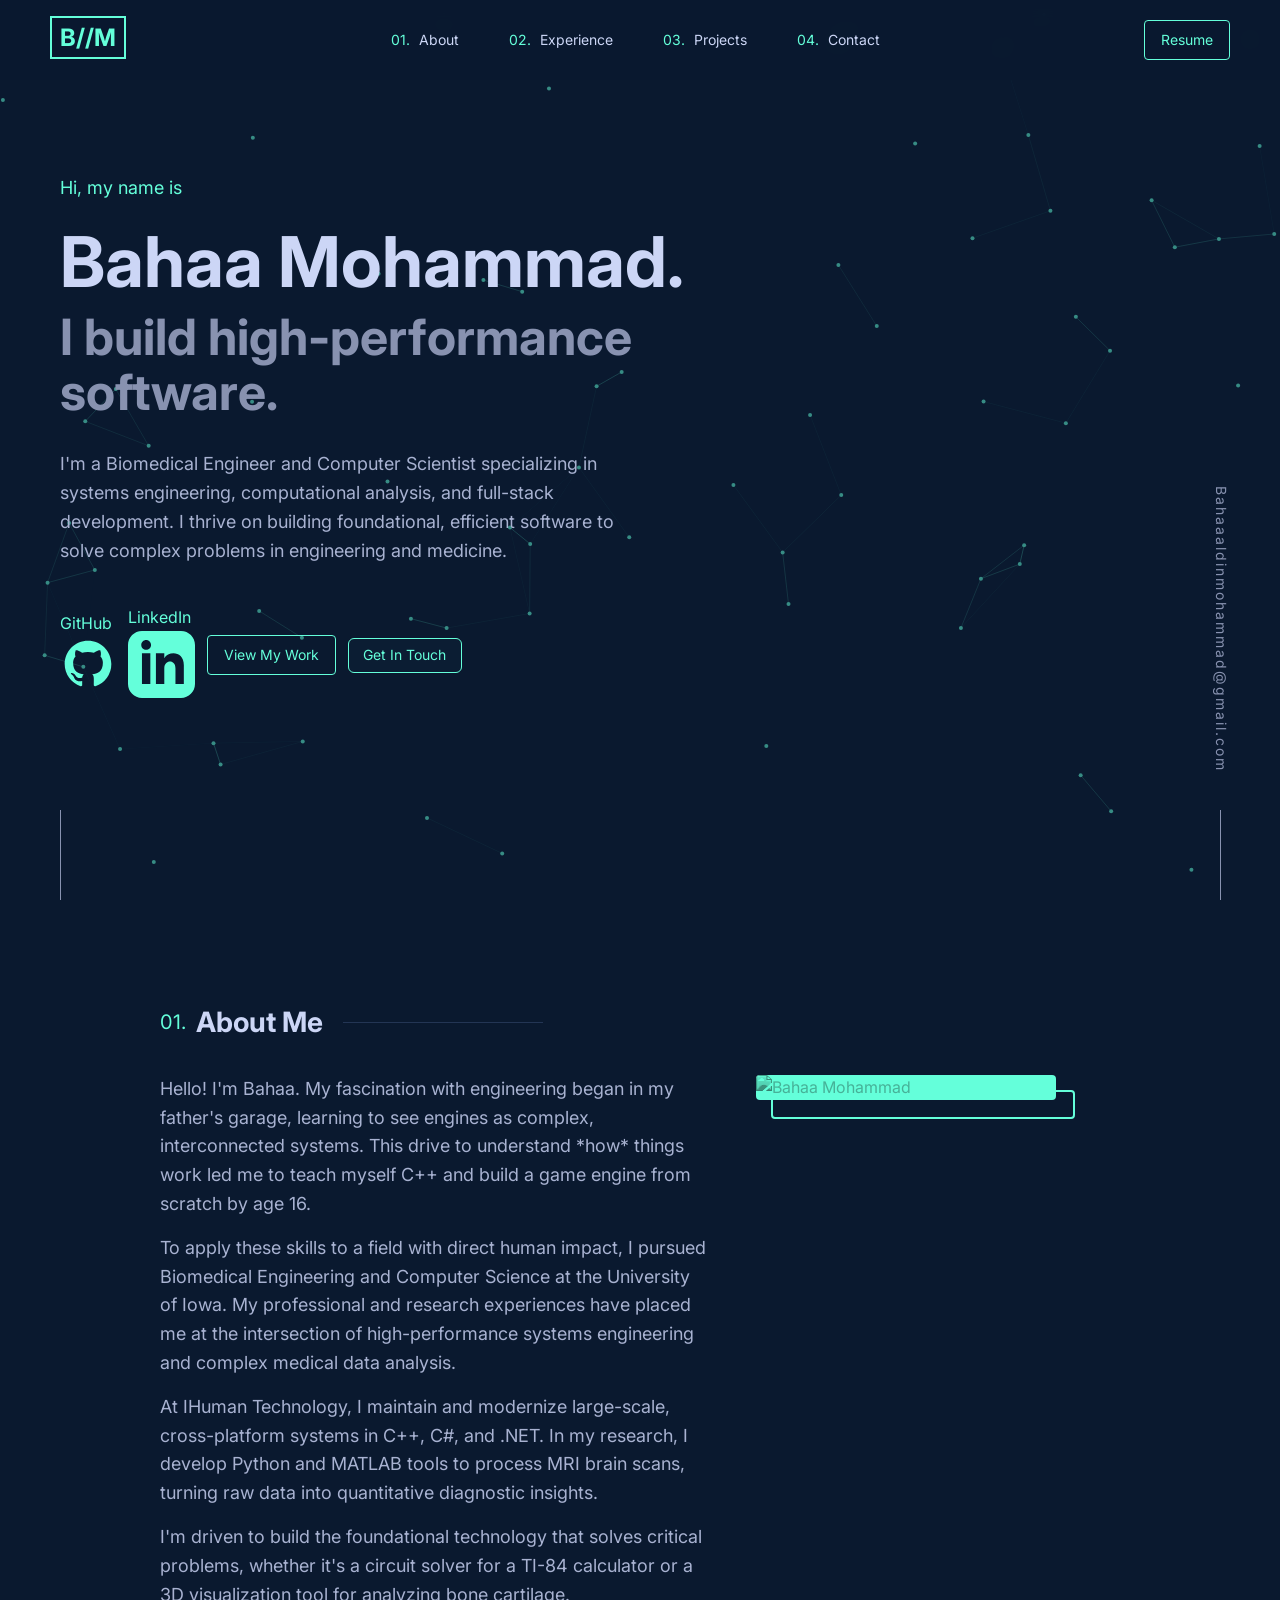
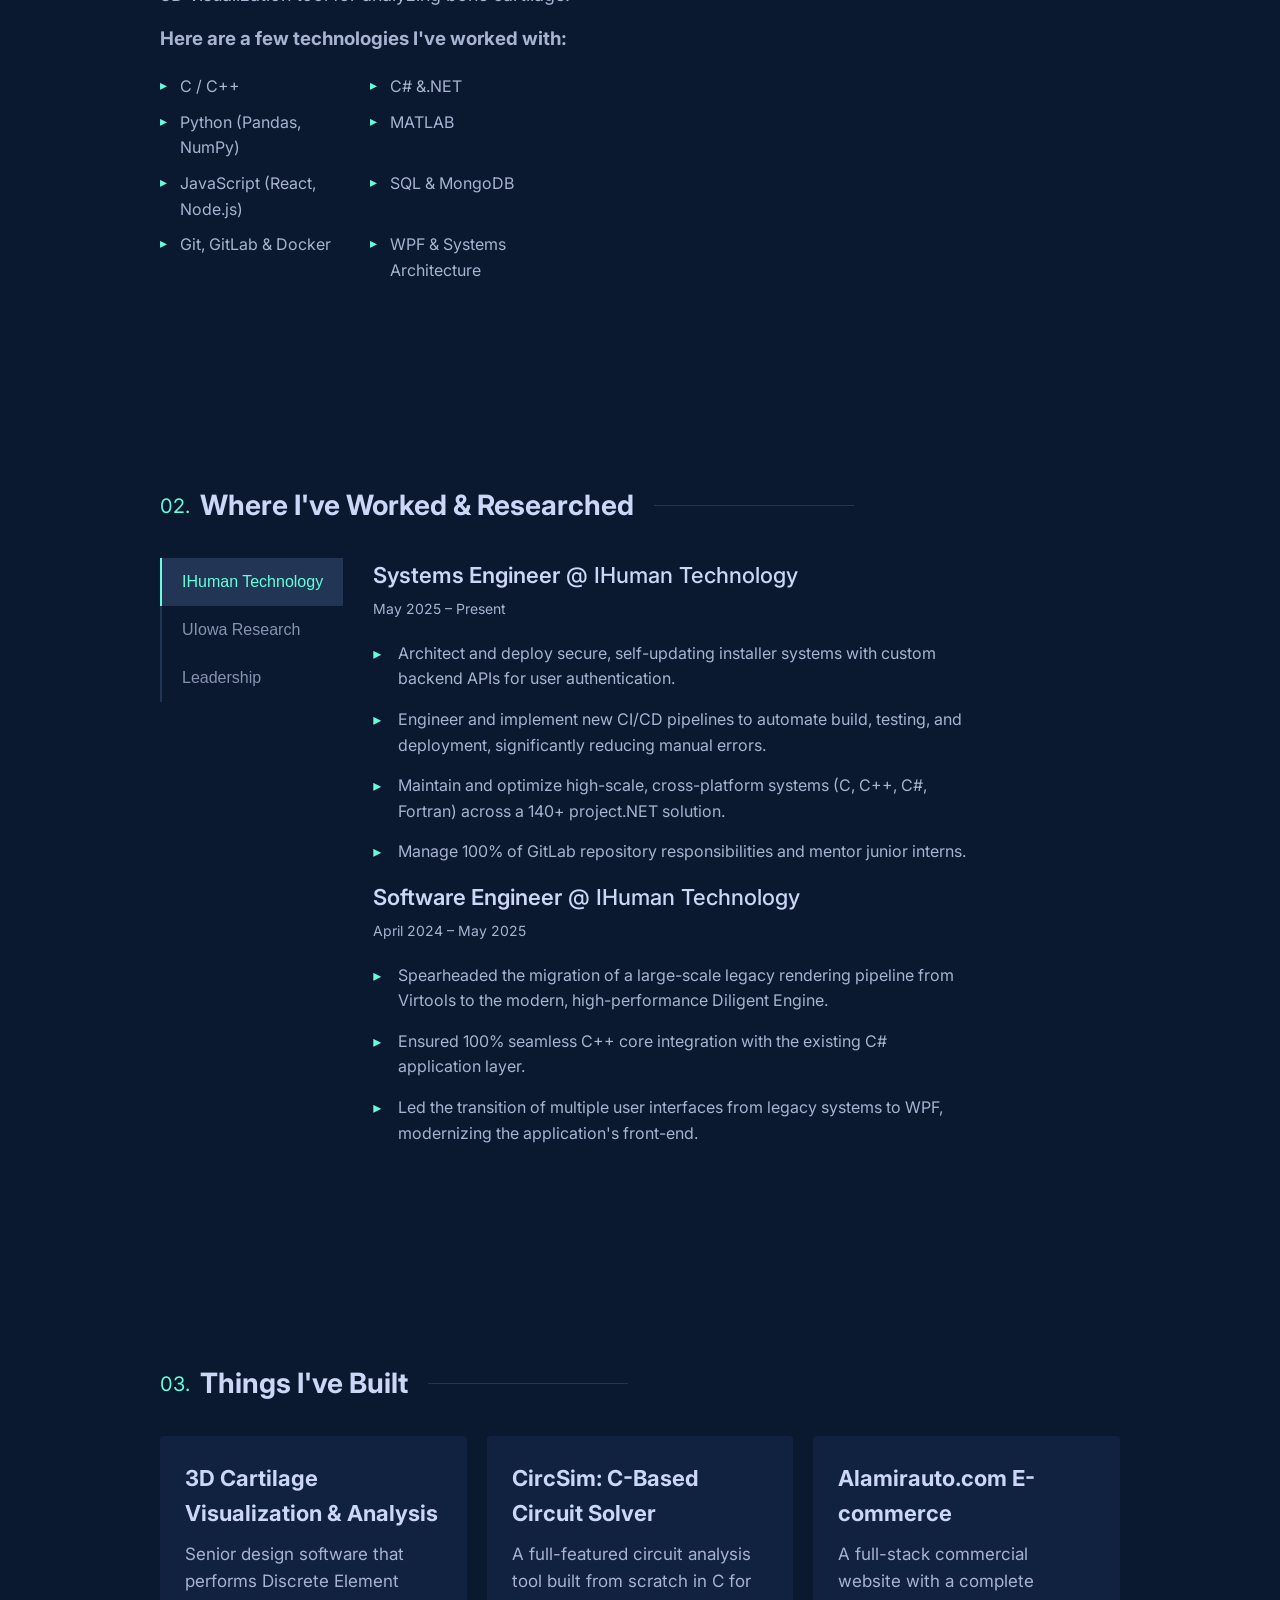
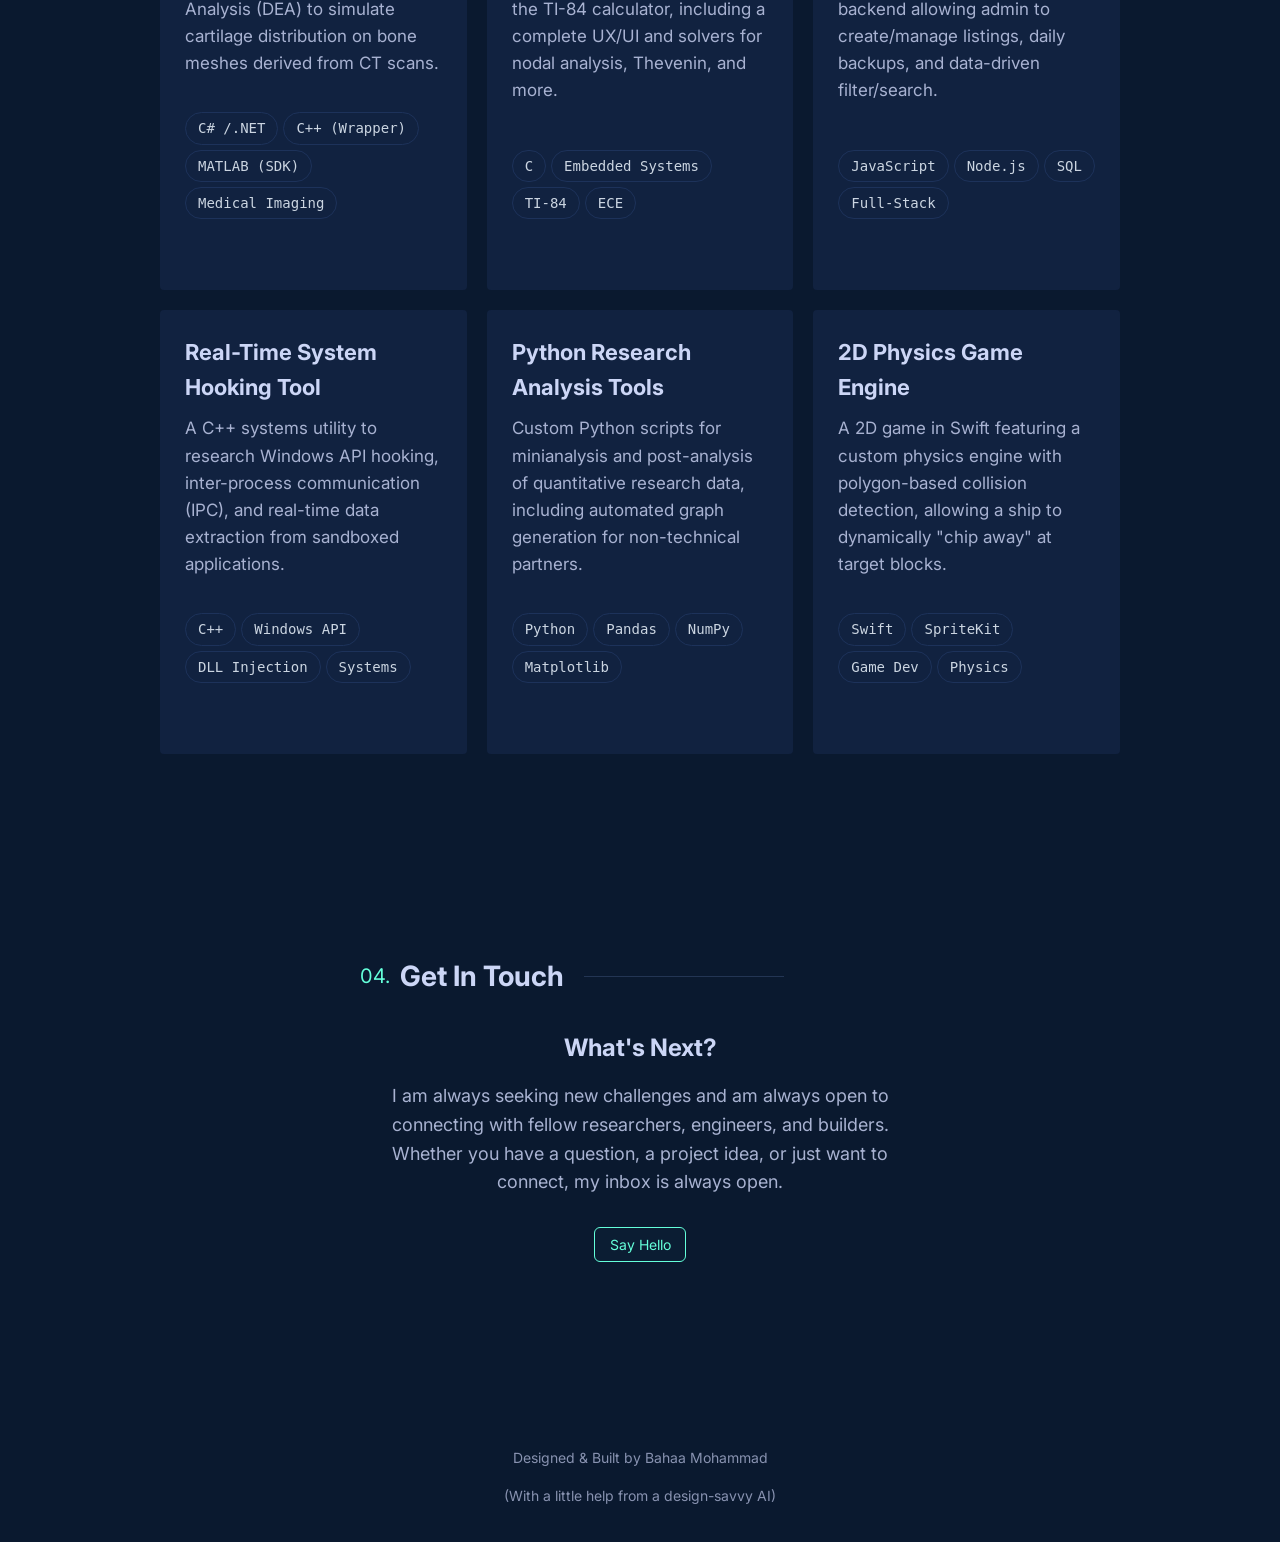
==== index.html @ 7d9e0742 "Fix broken resume PDF links in index.html Co-authored-by: bahaaaldin214 <17104694+bahaaaldin214@user" ====
<!DOCTYPE html>
<html lang="en">
<head>
    <meta charset="UTF-8">
    <meta name="viewport" content="width=device-width, initial-scale=1.0">
    <title>Bahaa Mohammad | Systems & Biomedical Engineer</title>
    
    <link rel="stylesheet" href="style.css">
    
    <link rel="preconnect" href="https://fonts.googleapis.com">
    <link rel="preconnect" href="https://fonts.gstatic.com" crossorigin>
    <link href="https://fonts.googleapis.com/css2?family=Inter:wght@300;400;500;600;700&display=swap" rel="stylesheet">
    
    <script src="https://cdn.jsdelivr.net/npm/feather-icons/dist/feather.min.js"></script>
</head>
<body>

    <header id="navbar">
        <nav class="nav-content">
            <div class="nav-logo"><a href="#">B//M</a></div>
            <ul class="nav-links">
                <li><a href="#about"><span>01.</span> About</a></li>
                <li><a href="#experience"><span>02.</span> Experience</a></li>
                <li><a href="#projects"><span>03.</span> Projects</a></li>
                <li><a href="#contact"><span>04.</span> Contact</a></li>
            </ul>
            
            <div class="nav-cta">
                <a href="Bahaa%20One%20Pager.pdf" class="btn" target="_blank">Resume</a>
            </div>
            <div id="mobile-menu-toggle">
                <i data-feather="menu"></i>
            </div>
        </nav>
    </header>

    <div id="mobile-menu">
        <div class="mobile-menu-close">
            <i data-feather="x"></i>
        </div>
        <ul class="mobile-nav-links">
            <li><a href="#about">About</a></li>
            <li><a href="#experience">Experience</a></li>
            <li><a href="#projects">Projects</a></li>
            <li><a href="#contact">Contact</a></li>
        </ul>
        <a href="Bahaa%20One%20Pager.pdf" class="btn" target="_blank">View Resume</a>
    </div>

    <div class="socials-sidebar left">
        <ul>
            <li><a href="https://github.com/bahaaaldin214" target="_blank"><i data-feather="github"></i></a></li>
            <li><a href="https://www.linkedin.com/in/bahmohammad/" target="_blank"><i data-feather="linkedin"></i></a></li>
        </ul>
    </div>
    <div class="socials-sidebar right">
        <a href="mailto:Bahaaaldinmohammad@gmail.com" class="email-link">Bahaaaldinmohammad@gmail.com</a>
    </div>
    <canvas id="hero-canvas"></canvas>

    <main>

        <section id="hero">
            
            <div class="hero-content">
                <h1 class="fade-in">Hi, my name is</h1>
                <h2 class="fade-in-delay-1">Bahaa Mohammad.</h2>
                <h3 class="fade-in-delay-2">I build high-performance software.</h3>
                <p class="fade-in-delay-3">
                    I'm a Biomedical Engineer and Computer Scientist specializing in systems engineering, computational analysis, and full-stack development. I thrive on building foundational, efficient software to solve complex problems in engineering and medicine.
                </p>
                <div class="quick-links fade-in-delay-4">
                    <!-- GitHub Icon -->
                    <a href="https://github.com/bahaaaldin214" target="_blank" rel="noopener noreferrer" class="text-gray-400 hover:text-accent transition-transform duration-300 hover:scale-110">
                        <span class="sr-only">GitHub</span>
                        <svg class="w-8 h-8" fill="currentColor" viewBox="0 0 24 24" aria-hidden="true">
                            <path fill-rule="evenodd" d="M12 2C6.477 2 2 6.477 2 12c0 4.418 2.865 8.165 6.839 9.49.5.092.682-.217.682-.483 0-.237-.009-.868-.013-1.703-2.782.605-3.369-1.343-3.369-1.343-.454-1.158-1.11-1.466-1.11-1.466-.908-.62.069-.608.069-.608 1.003.07 1.531 1.032 1.531 1.032.892 1.53 2.341 1.088 2.91.832.092-.647.35-1.088.636-1.338-2.22-.253-4.555-1.113-4.555-4.951 0-1.093.39-1.988 1.03-2.688-.103-.253-.446-1.272.098-2.65 0 0 .84-.27 2.75 1.026A9.564 9.564 0 0112 6.844c.85.004 1.705.115 2.504.337 1.909-1.296 2.747-1.026 2.747-1.026.546 1.379.202 2.398.1 2.65.64.7 1.028 1.595 1.028 2.688 0 3.848-2.339 4.695-4.566 4.943.359.309.678.92.678 1.855 0 1.338-.012 2.419-.012 2.747 0 .268.18.58.688.482A10.001 10.001 0 0022 12c0-5.523-4.477-10-10-10z" clip-rule="evenodd" />
                        </svg>
                    </a>
                    <!-- LinkedIn Icon -->
                    <a href="https://www.linkedin.com/in/bahmohammad/" target="_blank" rel="noopener noreferrer" class="text-gray-400 hover:text-accent transition-transform duration-300 hover:scale-110">
                        <span class="sr-only">LinkedIn</span>
                        <svg class="w-8 h-8" fill="currentColor" viewBox="0 0 24 24" aria-hidden="true">
                            <path fill-rule="evenodd" d="M19 0h-14c-2.761 0-5 2.239-5 5v14c0 2.761 2.239 5 5 5h14c2.762 0 5-2.239 5-5v-14c0-2.761-2.238-5-5-5zm-11 19h-3v-11h3v11zm-1.5-12.268c-.966 0-1.75-.784-1.75-1.75s.784-1.75 1.75-1.75 1.75.784 1.75 1.75-.784 1.75-1.75 1.75zm13.5 12.268h-3v-5.604c0-3.368-4-3.113-4 0v5.604h-3v-11h3v1.765c1.396-2.586 7-2.777 7 2.476v6.759z" clip-rule="evenodd" />
                        </svg>
                    </a>
                    <a href="#projects" class="btn btn-medium, fade-in-delay-4 ">View My Work</a>
                    <a href="#contact" class="btn btn-large fade-in-delay-4">Get In Touch</a>

                </div>
            </div>
        </section>

        <section id="about" class="content-section">
            <h2 class="section-heading"><span>01.</span> About Me</h2>
            <div class="about-content">
                <div class="about-text">

                <p>
                    Hello! I'm Bahaa. My fascination with engineering began in my father's garage, learning to see engines as complex, interconnected systems. This drive to understand *how* things work led me to teach myself C++ and build a game engine from scratch by age 16.
                </p>
                <p>
                    To apply these skills to a field with direct human impact, I pursued Biomedical Engineering and Computer Science at the University of Iowa. My professional and research experiences have placed me at the intersection of high-performance systems engineering and complex medical data analysis.
                </p>
                <p>
                    At IHuman Technology, I maintain and modernize large-scale, cross-platform systems in C++, C#, and .NET. In my research, I develop Python and MATLAB tools to process MRI brain scans, turning raw data into quantitative diagnostic insights.
                </p>
                <p>
                    I'm driven to build the foundational technology that solves critical problems, whether it's a circuit solver for a TI-84 calculator or a 3D visualization tool for analyzing bone cartilage.
                </p>
                <h3>Here are a few technologies I've worked with:</h3>
                    <ul class="skill-list">
                        <li>C / C++</li>
                        <li>C# &.NET</li>
                        <li>Python (Pandas, NumPy)</li>
                        <li>MATLAB</li>
                        <li>JavaScript (React, Node.js)</li>
                        <li>SQL & MongoDB</li>
                        <li>Git, GitLab & Docker</li>
                        <li>WPF & Systems Architecture</li>
                    </ul>
                </div>
                <div class="about-image">
                    <div class="image-wrapper">
                        <img src="https://placehold.co/600x600/0a192f/64ffda?text=Bahaa" alt="Bahaa Mohammad">
                    </div>
                </div>
            </div>
        </section>


        <section id="experience" class="content-section">
            <h2 class="section-heading"><span>02.</span> Where I've Worked & Researched</h2>
            
            <div class="experience-tabs">
                <div class="tab-list" role="tablist">
                    <button class="tab-btn active" id="tab-ihuman" role="tab" aria-selected="true" aria-controls="panel-ihuman">IHuman Technology</button>
                    <button class="tab-btn" id="tab-research" role="tab" aria-selected="false" aria-controls="panel-research">UIowa Research</button>
                    <button class="tab-btn" id="tab-leadership" role="tab" aria-selected="false" aria-controls="panel-leadership">Leadership</button>
                </div>

                <div class="tab-panel active" id="panel-ihuman" role="tabpanel" tabindex="0" aria-labelledby="tab-ihuman">
                    <h3>
                        <span>Systems Engineer</span>
                        <span class="company-name">@ IHuman Technology</span>
                    </h3>
                    <p class="job-dates">May 2025 – Present</p>
                    <ul>
                        <li>Architect and deploy secure, self-updating installer systems with custom backend APIs for user authentication.</li>
                        <li>Engineer and implement new CI/CD pipelines to automate build, testing, and deployment, significantly reducing manual errors.</li>
                        <li>Maintain and optimize high-scale, cross-platform systems (C, C++, C#, Fortran) across a 140+ project.NET solution.</li>
                        <li>Manage 100% of GitLab repository responsibilities and mentor junior interns.</li>
                    </ul>
                    <h3>
                        <span>Software Engineer</span>
                        <span class="company-name">@ IHuman Technology</span>
                    </h3>
                    <p class="job-dates">April 2024 – May 2025</p>
                    <ul>
                        <li>Spearheaded the migration of a large-scale legacy rendering pipeline from Virtools to the modern, high-performance Diligent Engine.</li>
                        <li>Ensured 100% seamless C++ core integration with the existing C# application layer.</li>
                        <li>Led the transition of multiple user interfaces from legacy systems to WPF, modernizing the application's front-end.</li>
                    </ul>
                </div>
                
                <div class="tab-panel" id="panel-research" role="tabpanel" tabindex="0" aria-labelledby="tab-research" hidden>
                    <h3>
                        <span>Undergraduate Researcher</span>
                        <span class="company-name">@ University of Iowa</span>
                    </h3>
                    <p class="job-dates">Fall 2025 – Present</p>
                    <ul>
                        <li>Conducting foundational research in medical imaging (MRI), focusing on processing brain scan data to gain quantitative neurological insights.</li>
                        <li>Developing and implementing Machine Learning (ML) principles to interpret complex imaging data.</li>
                    </ul>
                    <h3>
                        <span>Undergraduate Research Assistant</span>
                        <span class="company-name">@ University of Iowa</span>
                    </h3>
                    <p class="job-dates">Summer 2023</p>
                    <ul>
                        <li>Implemented Python algorithms to process and analyze high-volume scientific video datasets (brain scans), converting visual data into numerical values.</li>
                        <li>Created clear data visualizations to communicate complex quantitative findings to non-technical research colleagues.</li>
                    </ul>
                </div>

                <div class="tab-panel" id="panel-leadership" role="tabpanel" tabindex="0" aria-labelledby="tab-leadership" hidden>
                    <h3>
                        <span>Kitchen Leader (Manager)</span>
                        <span class="company-name">@ Chipotle</span>
                    </h3>
                    <p class="job-dates">Approx. 2 years</p>
                    <ul>
                        <li>Promoted to Kitchen Leader, managing daily operations, team logistics, and new-hire training for a team of 10+ employees.</li>
                    </ul>
                    <h3>
                        <span>Senator & Treasurer</span>
                        <span class="company-name">@ NSBE</span>
                    </h3>
                    <p class="job-dates">1 year Senator, 1 year Treasurer</p>
                    <ul>
                        <li>Elected as Treasurer to manage the organization's annual budget and represented the College of Engineering in student government.</li>
                    </ul>
                    <h3>
                        <span>Treasurer</span>
                        <span class="company-name">@ Muslim Student Association</span>
                    </h3>
                    <p class="job-dates">1 year</p>
                    <ul>
                        <li>Managed the organization's finances, coordinated event logistics, and presented budget reports.</li>
                    </ul>
                </div>
            </div>
        </section>

        <section id="projects" class="content-section">
            <h2 class="section-heading"><span>03.</span> Things I've Built</h2>

            <div class="project-grid">

                <div class="project-card">
                    <div class="project-image">
                        <img src="httpsStorage://images.pexels.com/photos/5412431/pexels-photo-5412431.jpeg?auto=compress&cs=tinysrgb&w=1260&h=750&dpr=1" alt="3D Bone Mesh Visualization">
                    </div>
                    <div class="project-content">
                        <h3 class="project-title">3D Cartilage Visualization & Analysis</h3>
                        <div class="project-description">
                            <p>Senior design software that performs Discrete Element Analysis (DEA) to simulate cartilage distribution on bone meshes derived from CT scans.</p>
                        </div>
                        <ul class="project-tech">
                            <li>C# /.NET</li>
                            <li>C++ (Wrapper)</li>
                            <li>MATLAB (SDK)</li>
                            <li>Medical Imaging</li>
                        </ul>
                        <div class="project-links">
                            <a href="https://github.com/bahaaaldin214" target="_blank"><i data-feather="github"></i></a>
                        </div>
                    </div>
                </div>

                <div class="project-card">
                    <div class="project-image">
                        <img src="httpsStorage://images.pexels.com/photos/208537/pexels-photo-208537.jpeg?auto=compress&cs=tinysrgb&w=1260&h=750&dpr=1" alt="Circuit Schematic">
                    </div>
                    <div class="project-content">
                        <h3 class="project-title">CircSim: C-Based Circuit Solver</h3>
                        <div class="project-description">
                            <p>A full-featured circuit analysis tool built from scratch in C for the TI-84 calculator, including a complete UX/UI and solvers for nodal analysis, Thevenin, and more.</p>
                        </div>
                        <ul class="project-tech">
                            <li>C</li>
                            <li>Embedded Systems</li>
                            <li>TI-84</li>
                            <li>ECE</li>
                        </ul>
                        <div class="project-links">
                            <a href="https://github.com/bahaaaldin214" target="_blank"><i data-feather="github"></i></a>
                        </div>
                    </div>
                </div>

                <div class="project-card">
                    <div class="project-image">
                        <img src="httpsStorage://images.pexels.com/photos/1149137/pexels-photo-1149137.jpeg?auto=compress&cs=tinysrgb&w=1260&h=750&dpr=1" alt="Alamirauto.com website">
                    </div>
                    <div class="project-content">
                        <h3 class="project-title">Alamirauto.com E-commerce</h3>
                        <div class="project-description">
                            <p>A full-stack commercial website with a complete backend allowing admin to create/manage listings, daily backups, and data-driven filter/search.</p>
                        </div>
                        <ul class="project-tech">
                            <li>JavaScript</li>
                            <li>Node.js</li>
                            <li>SQL</li>
                            <li>Full-Stack</li>
                        </ul>
                        <div class="project-links">
                            <a href="https://github.com/bahaaaldin214" target="_blank"><i data-feather="github"></i></a>
                            <a href="https://alamirauto.com/" target="_blank"><i data-feather="external-link"></i></a>
                        </div>
                    </div>
                </div>

                <div class="project-card">
                    <div class="project-image">
                        <img src="httpsStorage://images.pexels.com/photos/546819/pexels-photo-546819.jpeg?auto=compress&cs=tinysrgb&w=1260&h=750&dpr=1" alt="Abstract code background">
                    </div>
                    <div class="project-content">
                        <h3 class="project-title">Real-Time System Hooking Tool</h3>
                        <div class="project-description">
                            <p>A C++ systems utility to research Windows API hooking, inter-process communication (IPC), and real-time data extraction from sandboxed applications.</p>
                        </div>
                        <ul class="project-tech">
                            <li>C++</li>
                            <li>Windows API</li>
                            <li>DLL Injection</li>
                            <li>Systems</li>
                        </ul>
                        <div class="project-links">
                            <a href="https://github.com/bahaaaldin214" target="_blank"><i data-feather="github"></i></a>
                        </div>
                    </div>
                </div>
                
                <div class="project-card">
                    <div class="project-image">
                        <img src="httpsStorage://images.pexels.com/photos/669615/pexels-photo-669615.jpeg?auto=compress&cs=tinysrgb&w=1260&h=750&dpr=1" alt="Data visualization chart">
                    </div>
                    <div class="project-content">
                        <h3 class="project-title">Python Research Analysis Tools</h3>
                        <div class="project-description">
                            <p>Custom Python scripts for minianalysis and post-analysis of quantitative research data, including automated graph generation for non-technical partners.</p>
                        </div>
                        <ul class="project-tech">
                            <li>Python</li>
                            <li>Pandas</li>
                            <li>NumPy</li>
                            <li>Matplotlib</li>
                        </ul>
                        <div class="project-links">
                            <a href="https://github.com/bahaaaldin214" target="_blank"><i data-feather="github"></i></a>
                        </div>
                    </div>
                </div>

                <div class="project-card">
                    <div class="project-image">
                        <img src="httpsStorage://images.pexels.com/photos/163064/play-stone-network-networked-interactive-163064.jpeg?auto=compress&cs=tinysrgb&w=1260&h=750&dpr=1" alt="2D Game Concept">
                    </div>
                    <div class="project-content">
                        <h3 class="project-title">2D Physics Game Engine</h3>
                        <div class="project-description">
                            <p>A 2D game in Swift featuring a custom physics engine with polygon-based collision detection, allowing a ship to dynamically "chip away" at target blocks.</p>
                        </div>
                        <ul class="project-tech">
                            <li>Swift</li>
                            <li>SpriteKit</li>
                            <li>Game Dev</li>
                            <li>Physics</li>
                        </ul>
                        <div class="project-links">
                            <a href="https://github.com/bahaaaldin214" target="_blank"><i data-feather="github"></i></a>
                        </div>
                    </div>
                </div>

            </div>
        </section>

        <section id="contact" class="content-section">
            <h2 class="section-heading"><span>04.</span> Get In Touch</h2>
            <div class="contact-content">
                <h3>What's Next?</h3>
                <p>
                    I am always seeking new challenges and am always open to connecting with fellow researchers, engineers, and builders.
                    Whether you have a question, a project idea, or just want to connect, my inbox is always open.
                </p>
                <a href="mailto:Bahaaaldinmohammad@gmail.com" class="btn btn-large">Say Hello</a>
            </div>
        </section>
    </main>

    <footer>
        <div class="footer-socials">
            <a href="https://github.com/bahaaaldin214" target="_blank"><i data-feather="github"></i></a>
            <a href="https://www.linkedin.com/in/bahmohammad/" target="_blank"><i data-feather="linkedin"></i></a>
        </div>
        <p>Designed & Built by Bahaa Mohammad</p>
        <p>(With a little help from a design-savvy AI)</p>
    </footer>

    <script src="https://unpkg.com/scrollreveal"></script>
    <script src="main.js"></script>
    
    <script>
        // Simple animated plexus/network background for the hero section
        const canvas = document.getElementById('hero-canvas');
        const ctx = canvas.getContext('2d');
        canvas.width = window.innerWidth;
        canvas.height = window.innerHeight;

        let particles = [];
        const particleCount = 70;
        const maxDistance = 100;

        // Particle class
        class Particle {
            constructor() {
                this.x = Math.random() * canvas.width;
                this.y = Math.random() * canvas.height;
                this.vx = Math.random() * 0.5 - 0.25;
                this.vy = Math.random() * 0.5 - 0.25;
                this.radius = 2;
            }

            update() {
                this.x += this.vx;
                this.y += this.vy;

                if (this.x < 0 || this.x > canvas.width) this.vx *= -1;
                if (this.y < 0 || this.y > canvas.height) this.vy *= -1;
            }

            draw() {
                ctx.beginPath();
                ctx.arc(this.x, this.y, this.radius, 0, Math.PI * 2);
                ctx.fillStyle = '#64ffda'; // Accent color
                ctx.fill();
            }
        }

        // Initialize particles
        function init() {
            particles = [];
            for (let i = 0; i < particleCount; i++) {
                particles.push(new Particle());
            }
        }

        // Draw connections
        function connect() {
            for (let a = 0; a < particles.length; a++) {
                for (let b = a; b < particles.length; b++) {
                    const dx = particles[a].x - particles[b].x;
                    const dy = particles[a].y - particles[b].y;
                    const distance = Math.sqrt(dx * dx + dy * dy);

                    if (distance < maxDistance) {
                        ctx.beginPath();
                        ctx.moveTo(particles[a].x, particles[a].y);
                        ctx.lineTo(particles[b].x, particles[b].y);
                        ctx.strokeStyle = `rgba(100, 255, 218, ${1 - distance / maxDistance})`; // Fading accent color
                        ctx.lineWidth = 0.5;
                        ctx.stroke();
                    }
                }
            }
        }

        // Animation loop
        function animate() {
            ctx.clearRect(0, 0, canvas.width, canvas.height);
            particles.forEach(p => {
                p.update();
                p.draw();
            });
            connect();
            requestAnimationFrame(animate);
        }

        init();
        animate();

        // Handle window resize
        window.addEventListener('resize', () => {
            canvas.width = window.innerWidth;
            canvas.height = window.innerHeight;
            init();
        });
    </script>
    
    <script>
      feather.replace()
    </script>
</body>
</html>
---- style.css ----
/* ======== CSS VARIABLES (THEME) ======== */
:root {
    --dark-navy: #0a192f;
    --light-navy: #112240;
    --lightest-navy: #233554;
    --slate: #8892b0;
    --light-slate: #a8b2d1;
    --lightest-slate: #ccd6f6;
    --accent: #64ffda; /* Electric Cyan/Teal */
    --accent-dark: rgba(100, 255, 218, 0.1);

    --font-sans: 'Inter', -apple-system, system-ui, sans-serif;
    --nav-height: 80px;
}

/* ======== GLOBAL RESETS & STYLES ======== */
* {
    margin: 0;
    padding: 0;
    box-sizing: border-box;
}

html {
    scroll-behavior: smooth;
}

body {
    background-color: var(--dark-navy);
    color: var(--light-slate);
    font-family: var(--font-sans);
    line-height: 1.6;
    -webkit-font-smoothing: antialiased;
}

a {
    color: var(--accent);
    text-decoration: none;
    transition: all 0.2s ease-in-out;
}

a:hover {
    color: var(--accent);
    filter: brightness(1.2);
}

p {
    margin-bottom: 15px;
    max-width: 650px;
}

ul {
    list-style: none;
}

/* ======== REUSABLE COMPONENTS ======== */
.btn {
    color: var(--accent);
    background-color: transparent;
    border: 1px solid var(--accent);
    border-radius: 4px;
    padding: 0.75rem 1rem;
    font-family: var(--font-sans);
    font-size: 14px;
    line-height: 1;
    cursor: pointer;
    transition: all 0.2s ease-in-out;
}

.btn {
    display: inline-flex;
    align-items: center;
    justify-content: center;
    gap: 0.5rem;
}

.btn:hover {
    background-color: var(--accent-dark);
}

.btn-large {
    /* Reduced size for improved balance with icon shortcuts */
    padding: 0.6rem 0.9rem;
    font-size: 14px;
    border-radius: 6px;
    background-color: rgba(100, 255, 218, 0.02);
}

.content-section {  
    max-width: 1000px;
    margin: 0 auto;
    padding: 100px 20px;
    opacity: 0; /* For scroll reveal */
    transform: translateY(20px);
    transition: opacity 0.6s ease-out, transform 0.6s ease-out;
}

.content-section.is-visible {
    opacity: 1;
    transform: translateY(0);
}

.section-heading {
    display: flex;
    align-items: center;
    font-size: 28px;
    color: var(--lightest-slate);
    margin-bottom: 30px;
    white-space: nowrap;
}

.section-heading span {
    font-size: 20px;
    color: var(--accent);
    margin-right: 10px;
    font-weight: 400;
}

.section-heading::after {
    content: '';
    display: block;
    width: 200px;
    height: 1px;
    background-color: var(--lightest-navy);
    margin-left: 20px;
}

/* ======== HEADER / NAVBAR ======== */
#navbar {
    position: fixed;
    top: 0;
    width: 100%;
    height: var(--nav-height);
    background-color: rgba(10, 25, 47, 0.85); /* Dark navy with transparency */
    backdrop-filter: blur(10px);
    display: flex;
    justify-content: center;
    align-items: center;
    padding: 0 50px;
    z-index: 100;
    transition: top 0.3s ease-in-out;
}

#navbar.nav-hidden {
    top: -var(--nav-height);
}

.nav-content {
    display: flex;
    justify-content: space-between;
    align-items: center;
    width: 100%;
    max-width: 1600px;
}

.nav-logo a {
    font-size: 24px;
    font-weight: 700;
    color: var(--accent);
    border: 2px solid var(--accent);
    padding: 5px 8px;
    line-height: 1;
}

.nav-links {
    display: flex;
    align-items: center;
}

.nav-links li {
    margin: 0 15px;
    font-size: 14px;
}

.nav-links li a {
    color: var(--lightest-slate);
    padding: 10px;
}

.nav-links li a:hover {
    color: var(--accent);
}

.nav-links li a span {
    color: var(--accent);
    margin-right: 5px;
}

#mobile-menu-toggle {
    display: none;
    color: var(--accent);
    cursor: pointer;
}

/* ======== MOBILE MENU ======== */
#mobile-menu {
    position: fixed;
    top: 0;
    right: -100%; /* Start off-screen */
    width: 75%;
    max-width: 400px;
    height: 100vh;
    background-color: var(--light-navy);
    z-index: 110;
    transition: right 0.3s ease-in-out;
    display: flex;
    flex-direction: column;
    justify-content: center;
    align-items: center;
}

#mobile-menu.is-open {
    right: 0;
}

.mobile-menu-close {
    position: absolute;
    top: 30px;
    right: 30px;
    color: var(--accent);
    cursor: pointer;
}

.mobile-nav-links {
    display: flex;
    flex-direction: column;
    align-items: center;
    width: 100%;
}

.mobile-nav-links li {
    margin: 20px 0;
    font-size: 20px;
}

.mobile-nav-links li a {
    color: var(--lightest-slate);
    padding: 10px;
}

#mobile-menu.btn {
    margin-top: 30px;
    padding: 1rem 1.5rem;
    font-size: 18px;
}

/* ======== SOCIALS SIDEBAR ======== */
.socials-sidebar {
    position: fixed;
    bottom: 0;
    width: 40px;
    z-index: 50;
}

.socials-sidebar ul {
    display: flex;
    flex-direction: column;
    align-items: center;
}

.socials-sidebar li {
    margin: 10px 0;
}

.socials-sidebar a {
    color: var(--slate);
    padding: 10px;
}

.socials-sidebar a:hover {
    color: var(--accent);
    transform: translateY(-3px);
}

.socials-sidebar::after {
    content: '';
    display: block;
    width: 1px;
    height: 90px;
    background-color: var(--slate);
    margin: 20px auto 0;
}

.socials-sidebar.left {
    left: 40px;
}
.socials-sidebar.right {
    right: 40px;
}

.email-link {
    writing-mode: vertical-rl;
    color: var(--slate);
    letter-spacing: 2px;
    font-size: 14px;
    padding: 10px;
}

.email-link:hover {
    color: var(--accent);
    transform: translateY(-3px);
}

/* ======== HERO SECTION ======== */
#hero {
    position: relative;
    display: flex;
    align-items: center;
    justify-content: flex-start;
    min-height: 100vh;
    max-width: 1200px;
    margin: 0 auto;
    padding: 0 20px;
}

#hero-canvas {
    position: fixed;
    top: 0;
    left: 0;
    width: 100%;
    height: 100%;
    z-index: -1;
    opacity: 0.5;
}

.hero-content {
    max-width: 800px;
    z-index: 1;
}

.hero-content h1 {
    color: var(--accent);
    font-size: 18px;
    font-weight: 400;
    margin-bottom: 20px;
}

.hero-content h2 {
    color: var(--lightest-slate);
    font-size: clamp(40px, 8vw, 70px);
    font-weight: 700;
    line-height: 1.1;
    margin-bottom: 10px;
}

.hero-content h3 {
    color: var(--slate);
    font-size: clamp(30px, 6vw, 50px);
    font-weight: 700;
    line-height: 1.1;
    margin-bottom: 30px;
}

.hero-content p {
    color: var(--light-slate);
    font-size: 18px;
    max-width: 600px;
    margin-bottom: 40px;
}
.quick-links {
    display: flex;
    gap: 12px;
    margin-bottom: 20px;
    align-items: center;
}



/* Hero fade-in animations */
.fade-in {
    animation: fadeIn 0.5s ease-out forwards;
    opacity: 0;
}
.fade-in-delay-1 { animation: fadeIn 0.5s ease-out 0.1s forwards; opacity: 0; }
.fade-in-delay-2 { animation: fadeIn 0.5s ease-out 0.2s forwards; opacity: 0; }
.fade-in-delay-3 { animation: fadeIn 0.5s ease-out 0.3s forwards; opacity: 0; }
.fade-in-delay-4 { animation: fadeIn 0.5s ease-out 0.4s forwards; opacity: 0; }

@keyframes fadeIn {
    from { opacity: 0; transform: translateY(20px); }
    to { opacity: 1; transform: translateY(0); }
}


/* ======== ABOUT SECTION ======== */
.about-content {
    display: grid;
    grid-template-columns: 3fr 2fr;
    gap: 50px;
}

.about-text p {
    font-size: 18px;
    color: var(--light-slate);
}

.skill-list {
    display: grid;
    grid-template-columns: repeat(2, minmax(140px, 200px));
    gap: 10px;
    margin-top: 20px;
}

.skill-list li {
    position: relative;
    padding-left: 20px;
    color: var(--light-slate);
}

.skill-list li::before {
    content: '▸'; /* Triangle bullet */
    position: absolute;
    left: 0;
    color: var(--accent);
    font-size: 14px;
}

.skill-list li:hover {
    background-color: #1d325a;
    color: #64FFDA;
}

.about-image {
    position: relative;
    max-width: 300px;
}

.image-wrapper {
    position: relative;
    border-radius: 4px;
    background-color: var(--accent);
    transition: all 0.2s ease-in-out;
}

.image-wrapper img {
    width: 100%;
    display: block;
    border-radius: 4px;
    position: relative;
    z-index: 1;
    mix-blend-mode: multiply;
    filter: grayscale(100%) contrast(1);
    transition: all 0.2s ease-in-out;
}

.image-wrapper:hover img {
    mix-blend-mode: normal;
    filter: none;
}

.image-wrapper::after {
    content: '';
    display: block;
    position: absolute;
    width: 100%;
    height: 100%;
    border: 2px solid var(--accent);
    border-radius: 4px;
    top: 15px;
    left: 15px;
    z-index: 0;
    transition: all 0.2s ease-in-out;
}

.image-wrapper:hover::after {
    top: 10px;
    left: 10px;
}

/* ======== EXPERIENCE SECTION ======== */
.experience-tabs {
    display: flex;
    gap: 30px;
}

.tab-list {
    display: flex;
    flex-direction: column;
    min-width: 150px;
}

.tab-btn {
    background: transparent;
    border: none;
    border-left: 2px solid var(--lightest-navy);
    padding: 15px 20px;
    color: var(--slate);
    font-size: 16px;
    text-align: left;
    cursor: pointer;
    transition: all 0.2s ease-in-out;
}

.tab-btn:hover {
    background-color: var(--lightest-navy);
    color: var(--accent);
}

.tab-btn.active {
    color: var(--accent);
    border-left-color: var(--accent);
    background-color: var(--lightest-navy);
}

.tab-panel {
    max-width: 600px;
}

.tab-panel[hidden] {
    display: none;
}

.tab-panel h3 {
    font-size: 22px;
    color: var(--lightest-slate);
    font-weight: 500;
    margin-bottom: 5px;
}

.tab-panel h3 span:first-child {
    font-weight: 600;
}

.tab-panel.company-name {
    color: var(--accent);
}

.job-dates {
    color: var(--light-slate);
    font-size: 14px;
    margin-bottom: 20px;
}

.tab-panel ul li {
    position: relative;
    padding-left: 25px;
    margin-bottom: 15px;
    color: var(--light-slate);
}

.tab-panel ul li::before {
    content: '▸';
    position: absolute;
    left: 0;
    color: var(--accent);
}

/* ======== PROJECTS SECTION ======== */
.project-grid {
    display: grid;
    grid-template-columns: repeat(auto-fill, minmax(300px, 1fr));
    gap: 20px;
}

.project-card {
    background-color: var(--light-navy);
    border-radius: 4px;
    display: flex;
    flex-direction: column;
    transition: all 0.2s ease-in-out;
}

.project-card:hover {
    transform: translateY(-5px);
    box-shadow: 0 10px 30px -15px rgba(2, 12, 27, 0.7);
}

.project-image {
    display: none; /* Hidden for now */
    width: 100%;
    height: 200px;
    background-color: var(--lightest-navy);
    border-top-left-radius: 4px;
    border-top-right-radius: 4px;
    overflow: hidden;
}

.project-image img {
    display: none; /* Hidden for now */
    width: 100%;
    height: 100%;
    object-fit: cover;
    filter: grayscale(50%) brightness(0.7) contrast(1.1);
    transition: all 0.3s ease;
}

.project-card:hover.project-image img {
    filter: grayscale(0) brightness(1) contrast(1);
}

.project-content {
    padding: 25px;
    display: flex;
    flex-direction: column;
    flex-grow: 1;
}

.project-title {
    color: var(--lightest-slate);
    font-size: 22px;
    margin-bottom: 10px;
}

.project-description {
    color: var(--light-slate);
    font-size: 17px;
    margin-bottom: 20px;
    flex-grow: 1;
}

.project-tech {
    display: flex;
    flex-wrap: wrap;
    gap: 5px;
    font-size: 13px;
    color: var(--slate);
    margin-bottom: 20px;
}


.project-tech li {
    display: inline-block;
    background-color: #112240;
    color: #cbd5e1;
    font-family: 'monospace';
    font-size: 0.875rem;
    padding: 0.25rem 0.75rem;
    border-radius: 9999px;
    border: 1px solid #1d325a;
    transition: all 0.2s ease;
}


.project-tech li:hover {
    background-color: #1d325a;
    color: #64FFDA;
}

.project-links a {
    color: var(--light-slate);
    margin-right: 15px;
}

.project-links a:hover {
    color: var(--accent);
}

/* ======== CONTACT SECTION ======== */
#contact {
    max-width: 600px;
    text-align: center;
    padding-bottom: 150px;
}

.contact-content h3 {
    color: var(--lightest-slate);
    font-size: 24px;
    margin-bottom: 15px;
}

.contact-content p {
    color: var(--light-slate);
    font-size: 18px;
    margin: 0 auto 30px;
}

/* ======== FOOTER ======== */
footer {
    padding: 20px;
    color: var(--slate);
    font-size: 14px;
    display: flex;
    flex-direction: column;
    align-items: center;
    justify-content: center;
    text-align: center;
}

.footer-socials {
    display: none; /* Hidden, only for small screens */
    margin-bottom: 15px;
    display: flex;
    align-items: center;
    justify-content: center;
    gap: 12px;
}

.footer-socials a {
    color: var(--slate);
    margin: 0 10px;
}

/* ======== RESPONSIVE DESIGN ======== */
@media (max-width: 1080px) {
   .socials-sidebar {
        display: none;
    }
}

@media (max-width: 900px) {
   .about-content {
        grid-template-columns: 1fr;
        gap: 30px;
    }

   .about-image {
        margin: 0 auto;
    }
}

@media (max-width: 768px) {
    #navbar {
        padding: 0 25px;
    }
    
   .nav-links,.nav-cta {
        display: none;
    }

    #mobile-menu-toggle {
        display: block;
    }

   .content-section {
        padding: 80px 10px;
    }

   .section-heading::after {
        width: 100px;
    }

   .experience-tabs {
        flex-direction: column;
        gap: 20px;
    }

   .tab-list {
        flex-direction: row;
        overflow-x: auto;
        white-space: nowrap;
        border-bottom: 1px solid var(--lightest-navy);
    }

   .tab-btn {
        border-left: none;
        border-bottom: 2px solid transparent;
        padding: 10px 15px;
    }

   .tab-btn.active {
        border-left: none;
        border-bottom: 2px solid var(--accent);
    }

   .hero-content {
        padding: 0 10px;
    }
    
    footer {
        padding-bottom: 80px; /* Space for footer socials */
    }

   .footer-socials {
        display: block;
    }
}

@media (max-width: 480px) {
   .project-grid {
        grid-template-columns: 1fr;
    }
}
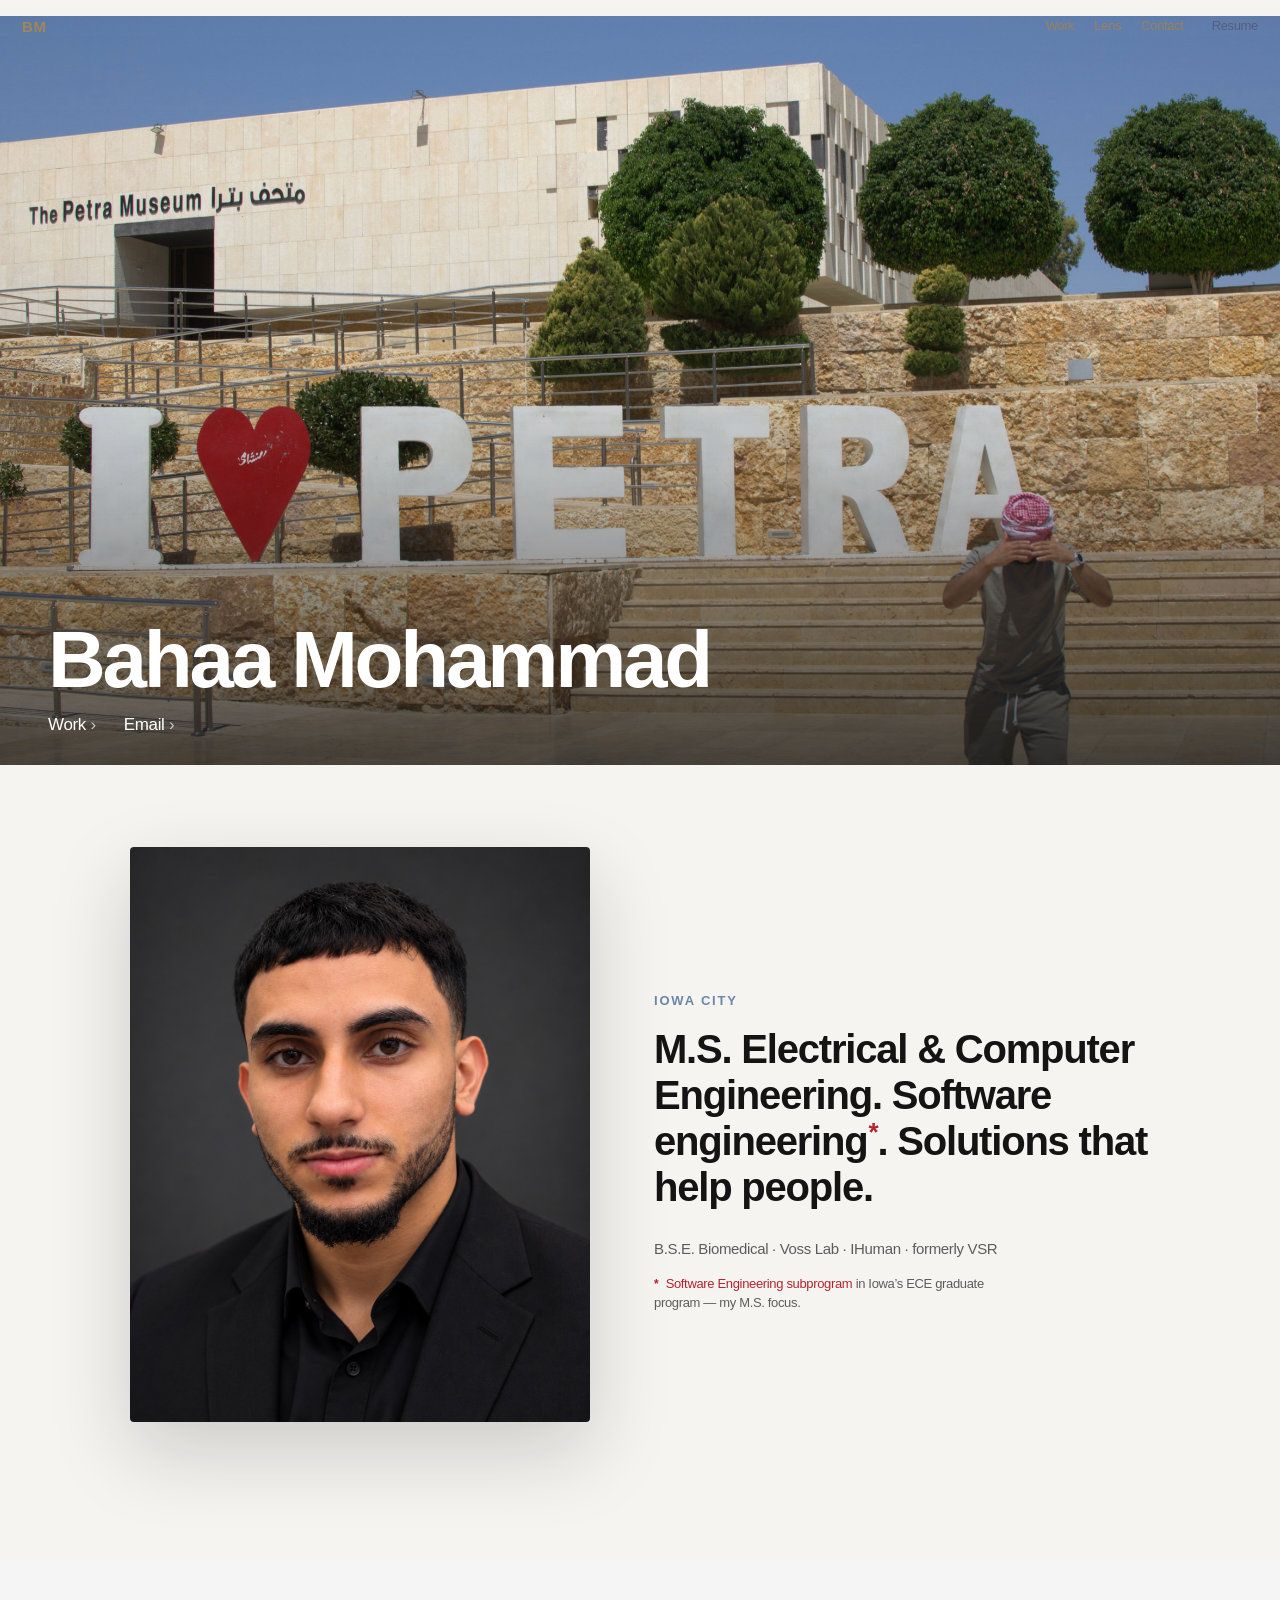
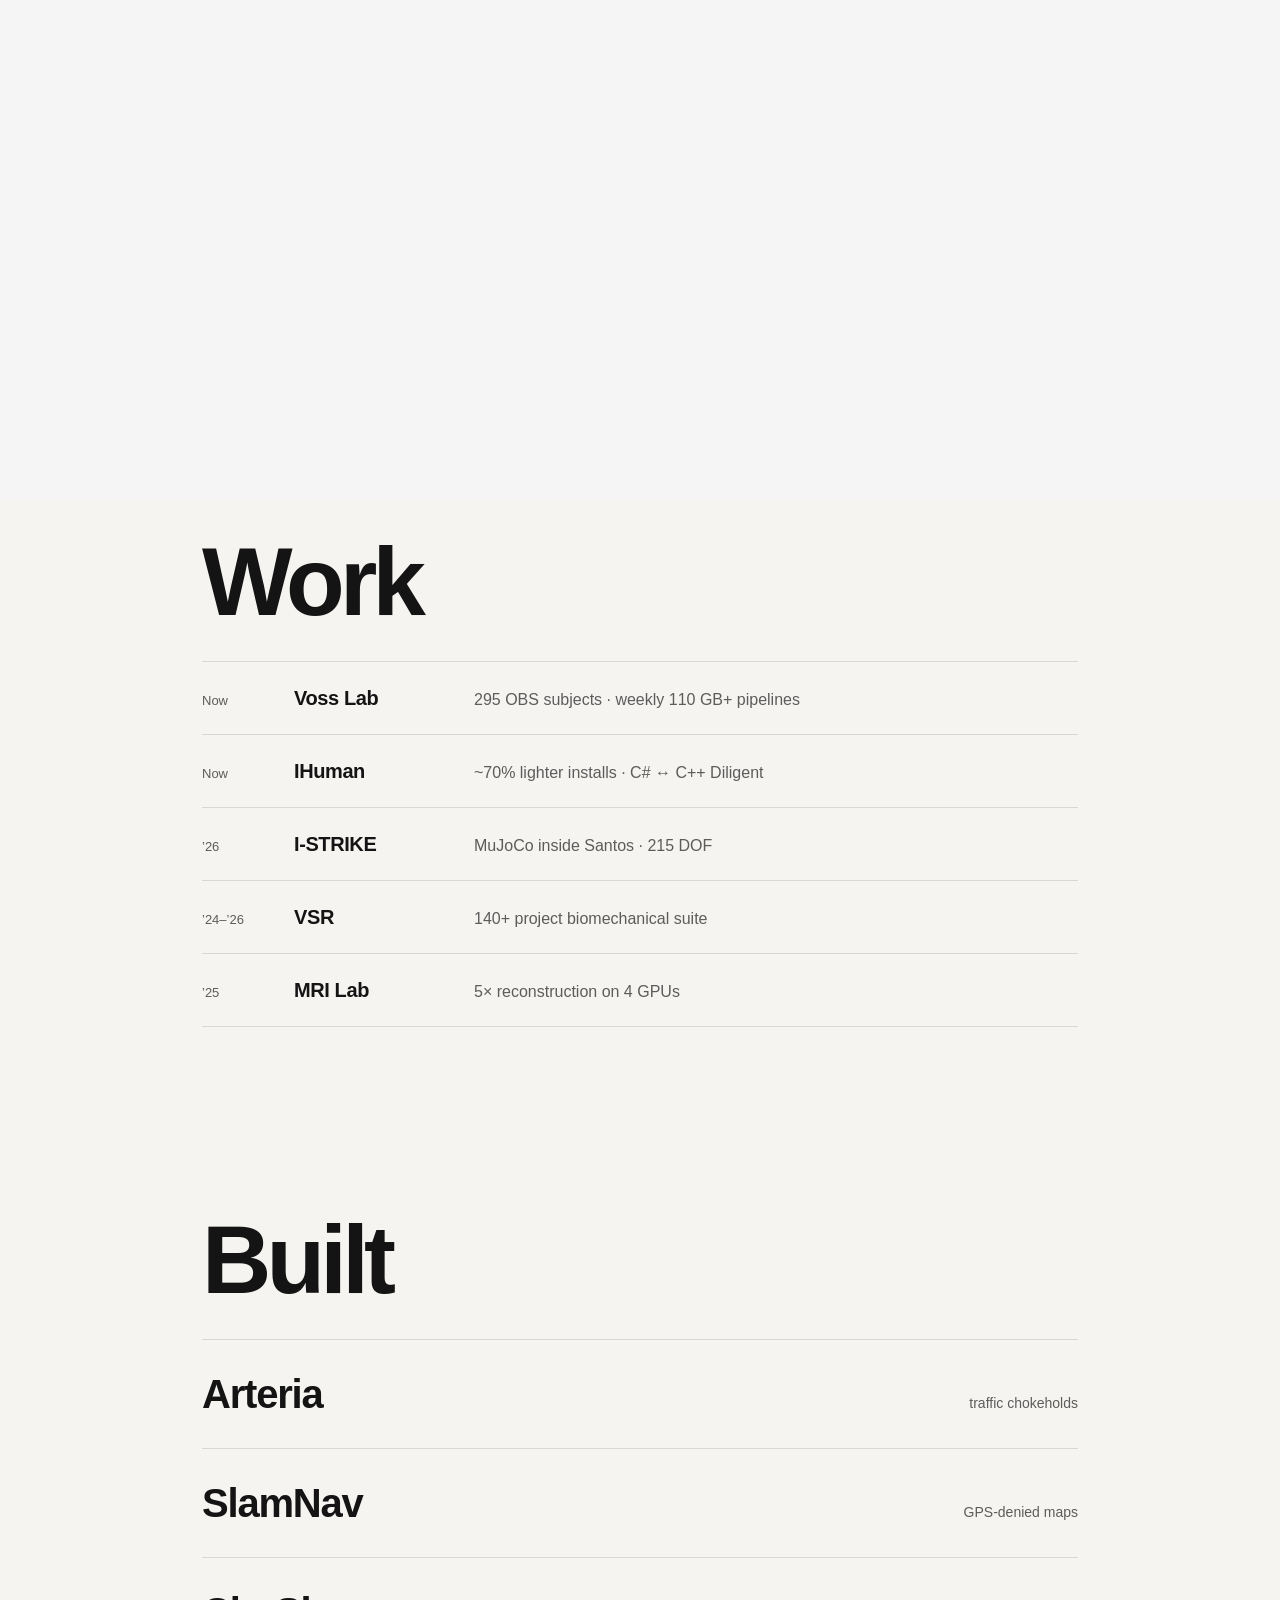
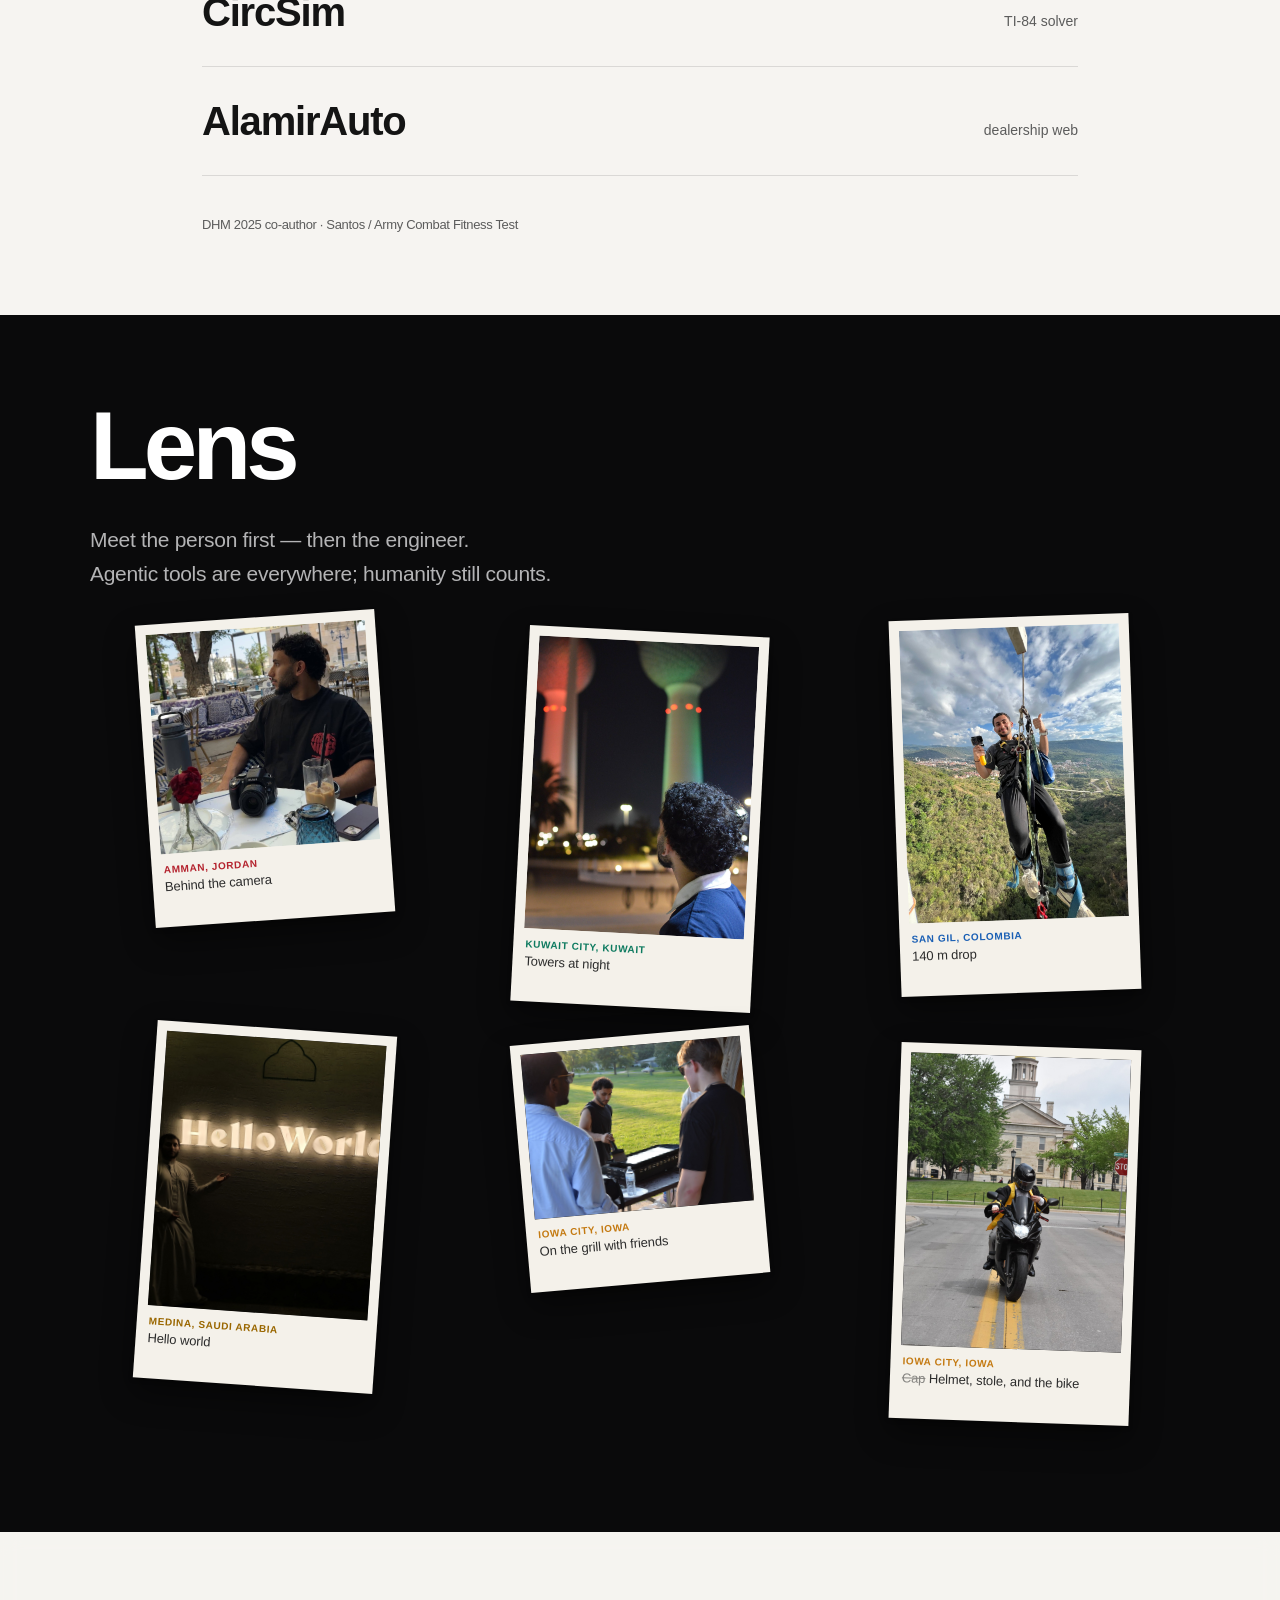
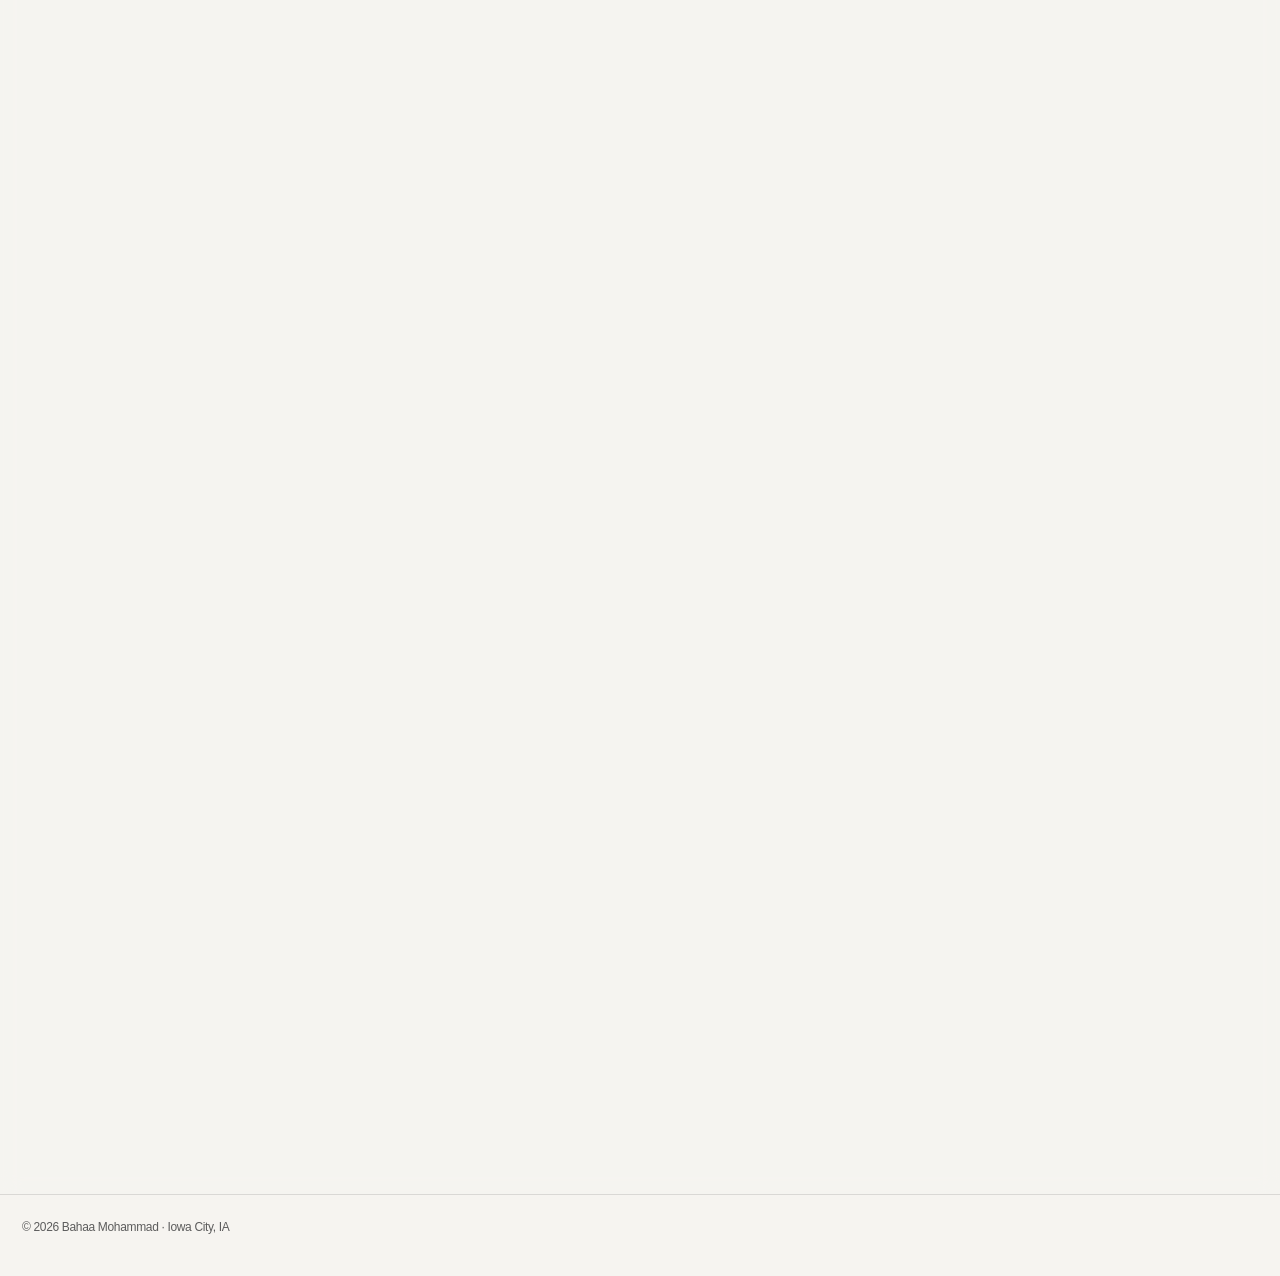
==== commit 3be87bb5: "feat: rebuild personal site with Apple-style layout and gallery Photo-led landing, polaroid Lens sec" ====
--- a/index.html
+++ b/index.html
@@ -1,467 +1,308 @@
 <!DOCTYPE html>
 <html lang="en">
 <head>
-    <meta charset="UTF-8">
-    <meta name="viewport" content="width=device-width, initial-scale=1.0">
-    <title>Bahaa Mohammad | Systems & Biomedical Engineer</title>
-    
-    <link rel="stylesheet" href="style.css">
-    
-    <link rel="preconnect" href="https://fonts.googleapis.com">
-    <link rel="preconnect" href="https://fonts.gstatic.com" crossorigin>
-    <link href="https://fonts.googleapis.com/css2?family=Inter:wght@300;400;500;600;700&display=swap" rel="stylesheet">
-    
-    <script src="https://cdn.jsdelivr.net/npm/feather-icons/dist/feather.min.js"></script>
+  <meta charset="UTF-8" />
+  <meta name="viewport" content="width=device-width, initial-scale=1.0" />
+  <meta name="description" content="Bahaa Mohammad — systems & research software. Iowa City." />
+  <title>Bahaa Mohammad</title>
+  <link rel="stylesheet" href="style.css" />
+  <link rel="preload" as="image" href="assets/hero.jpg" />
 </head>
 <body>
-
-    <header id="navbar">
-        <nav class="nav-content">
-            <div class="nav-logo"><a href="#">B//M</a></div>
-            <ul class="nav-links">
-                <li><a href="#about"><span>01.</span> About</a></li>
-                <li><a href="#experience"><span>02.</span> Experience</a></li>
-                <li><a href="#projects"><span>03.</span> Projects</a></li>
-                <li><a href="#contact"><span>04.</span> Contact</a></li>
-            </ul>
-            
-            <div class="nav-cta">
-                <a href="Bahaa%20One%20Pager.pdf" class="btn" target="_blank">Resume</a>
-            </div>
-            <div id="mobile-menu-toggle">
-                <i data-feather="menu"></i>
-            </div>
-        </nav>
-    </header>
-
-    <div id="mobile-menu">
-        <div class="mobile-menu-close">
-            <i data-feather="x"></i>
+  <a class="skip" href="#main">Skip</a>
+  <canvas id="bg-canvas" class="is-hidden" aria-hidden="true"></canvas>
+
+  <header class="nav" id="nav">
+    <a class="nav-mark" href="#top">BM</a>
+    <nav class="nav-links" aria-label="Primary">
+      <a href="#work">Work</a>
+      <a href="#lens">Lens</a>
+      <a href="#contact">Contact</a>
+    </nav>
+    <a class="nav-resume" href="Bahaaaldin_Mohammad_Software_Engineer.pdf" target="_blank" rel="noopener">Resume</a>
+  </header>
+
+  <main id="main">
+    <section class="hero" id="top" data-scene>
+      <div class="hero-frame">
+        <img
+          class="hero-img"
+          src="assets/hero.jpg"
+          alt="Looking toward the I heart Petra sign at The Petra Museum"
+          width="2400"
+          height="1590"
+          fetchpriority="high"
+          data-ken
+        />
+        <div class="hero-veil" aria-hidden="true"></div>
+        <div class="hero-end">
+          <h1>Bahaa Mohammad</h1>
+          <div class="hero-links">
+            <a href="#work">Work <span>›</span></a>
+            <a href="mailto:bahaaaldinmohammad@gmail.com">Email <span>›</span></a>
+          </div>
         </div>
-        <ul class="mobile-nav-links">
-            <li><a href="#about">About</a></li>
-            <li><a href="#experience">Experience</a></li>
-            <li><a href="#projects">Projects</a></li>
-            <li><a href="#contact">Contact</a></li>
-        </ul>
-        <a href="Bahaa%20One%20Pager.pdf" class="btn" target="_blank">View Resume</a>
-    </div>
-
-    <div class="socials-sidebar left">
-        <ul>
-            <li><a href="https://github.com/bahaaaldin214" target="_blank"><i data-feather="github"></i></a></li>
-            <li><a href="https://www.linkedin.com/in/bahmohammad/" target="_blank"><i data-feather="linkedin"></i></a></li>
-        </ul>
-    </div>
-    <div class="socials-sidebar right">
-        <a href="mailto:Bahaaaldinmohammad@gmail.com" class="email-link">Bahaaaldinmohammad@gmail.com</a>
-    </div>
-    <canvas id="hero-canvas"></canvas>
-
-    <main>
-
-        <section id="hero">
-            
-            <div class="hero-content">
-                <h1 class="fade-in">Hi, my name is</h1>
-                <h2 class="fade-in-delay-1">Bahaa Mohammad.</h2>
-                <h3 class="fade-in-delay-2">I build high-performance software.</h3>
-                <p class="fade-in-delay-3">
-                    I'm a Biomedical Engineer and Computer Scientist specializing in systems engineering, computational analysis, and full-stack development. I thrive on building foundational, efficient software to solve complex problems in engineering and medicine.
-                </p>
-                <div class="quick-links fade-in-delay-4">
-                    <!-- GitHub Icon -->
-                    <a href="https://github.com/bahaaaldin214" target="_blank" rel="noopener noreferrer" class="text-gray-400 hover:text-accent transition-transform duration-300 hover:scale-110">
-                        <span class="sr-only">GitHub</span>
-                        <svg class="w-8 h-8" fill="currentColor" viewBox="0 0 24 24" aria-hidden="true">
-                            <path fill-rule="evenodd" d="M12 2C6.477 2 2 6.477 2 12c0 4.418 2.865 8.165 6.839 9.49.5.092.682-.217.682-.483 0-.237-.009-.868-.013-1.703-2.782.605-3.369-1.343-3.369-1.343-.454-1.158-1.11-1.466-1.11-1.466-.908-.62.069-.608.069-.608 1.003.07 1.531 1.032 1.531 1.032.892 1.53 2.341 1.088 2.91.832.092-.647.35-1.088.636-1.338-2.22-.253-4.555-1.113-4.555-4.951 0-1.093.39-1.988 1.03-2.688-.103-.253-.446-1.272.098-2.65 0 0 .84-.27 2.75 1.026A9.564 9.564 0 0112 6.844c.85.004 1.705.115 2.504.337 1.909-1.296 2.747-1.026 2.747-1.026.546 1.379.202 2.398.1 2.65.64.7 1.028 1.595 1.028 2.688 0 3.848-2.339 4.695-4.566 4.943.359.309.678.92.678 1.855 0 1.338-.012 2.419-.012 2.747 0 .268.18.58.688.482A10.001 10.001 0 0022 12c0-5.523-4.477-10-10-10z" clip-rule="evenodd" />
-                        </svg>
-                    </a>
-                    <!-- LinkedIn Icon -->
-                    <a href="https://www.linkedin.com/in/bahmohammad/" target="_blank" rel="noopener noreferrer" class="text-gray-400 hover:text-accent transition-transform duration-300 hover:scale-110">
-                        <span class="sr-only">LinkedIn</span>
-                        <svg class="w-8 h-8" fill="currentColor" viewBox="0 0 24 24" aria-hidden="true">
-                            <path fill-rule="evenodd" d="M19 0h-14c-2.761 0-5 2.239-5 5v14c0 2.761 2.239 5 5 5h14c2.762 0 5-2.239 5-5v-14c0-2.761-2.238-5-5-5zm-11 19h-3v-11h3v11zm-1.5-12.268c-.966 0-1.75-.784-1.75-1.75s.784-1.75 1.75-1.75 1.75.784 1.75 1.75-.784 1.75-1.75 1.75zm13.5 12.268h-3v-5.604c0-3.368-4-3.113-4 0v5.604h-3v-11h3v1.765c1.396-2.586 7-2.777 7 2.476v6.759z" clip-rule="evenodd" />
-                        </svg>
-                    </a>
-                    <a href="#projects" class="btn btn-medium, fade-in-delay-4 ">View My Work</a>
-                    <a href="#contact" class="btn btn-large fade-in-delay-4">Get In Touch</a>
-
-                </div>
-            </div>
-        </section>
-
-        <section id="about" class="content-section">
-            <h2 class="section-heading"><span>01.</span> About Me</h2>
-            <div class="about-content">
-                <div class="about-text">
-
-                <p>
-                    Hello! I'm Bahaa. My fascination with engineering began in my father's garage, learning to see engines as complex, interconnected systems. This drive to understand *how* things work led me to teach myself C++ and build a game engine from scratch by age 16.
-                </p>
-                <p>
-                    To apply these skills to a field with direct human impact, I pursued Biomedical Engineering and Computer Science at the University of Iowa. My professional and research experiences have placed me at the intersection of high-performance systems engineering and complex medical data analysis.
-                </p>
-                <p>
-                    At IHuman Technology, I maintain and modernize large-scale, cross-platform systems in C++, C#, and .NET. In my research, I develop Python and MATLAB tools to process MRI brain scans, turning raw data into quantitative diagnostic insights.
-                </p>
-                <p>
-                    I'm driven to build the foundational technology that solves critical problems, whether it's a circuit solver for a TI-84 calculator or a 3D visualization tool for analyzing bone cartilage.
-                </p>
-                <h3>Here are a few technologies I've worked with:</h3>
-                    <ul class="skill-list">
-                        <li>C / C++</li>
-                        <li>C# &.NET</li>
-                        <li>Python (Pandas, NumPy)</li>
-                        <li>MATLAB</li>
-                        <li>JavaScript (React, Node.js)</li>
-                        <li>SQL & MongoDB</li>
-                        <li>Git, GitLab & Docker</li>
-                        <li>WPF & Systems Architecture</li>
-                    </ul>
-                </div>
-                <div class="about-image">
-                    <div class="image-wrapper">
-                        <img src="https://placehold.co/600x600/0a192f/64ffda?text=Bahaa" alt="Bahaa Mohammad">
-                    </div>
-                </div>
-            </div>
-        </section>
-
-
-        <section id="experience" class="content-section">
-            <h2 class="section-heading"><span>02.</span> Where I've Worked & Researched</h2>
-            
-            <div class="experience-tabs">
-                <div class="tab-list" role="tablist">
-                    <button class="tab-btn active" id="tab-ihuman" role="tab" aria-selected="true" aria-controls="panel-ihuman">IHuman Technology</button>
-                    <button class="tab-btn" id="tab-research" role="tab" aria-selected="false" aria-controls="panel-research">UIowa Research</button>
-                    <button class="tab-btn" id="tab-leadership" role="tab" aria-selected="false" aria-controls="panel-leadership">Leadership</button>
-                </div>
-
-                <div class="tab-panel active" id="panel-ihuman" role="tabpanel" tabindex="0" aria-labelledby="tab-ihuman">
-                    <h3>
-                        <span>Systems Engineer</span>
-                        <span class="company-name">@ IHuman Technology</span>
-                    </h3>
-                    <p class="job-dates">May 2025 – Present</p>
-                    <ul>
-                        <li>Architect and deploy secure, self-updating installer systems with custom backend APIs for user authentication.</li>
-                        <li>Engineer and implement new CI/CD pipelines to automate build, testing, and deployment, significantly reducing manual errors.</li>
-                        <li>Maintain and optimize high-scale, cross-platform systems (C, C++, C#, Fortran) across a 140+ project.NET solution.</li>
-                        <li>Manage 100% of GitLab repository responsibilities and mentor junior interns.</li>
-                    </ul>
-                    <h3>
-                        <span>Software Engineer</span>
-                        <span class="company-name">@ IHuman Technology</span>
-                    </h3>
-                    <p class="job-dates">April 2024 – May 2025</p>
-                    <ul>
-                        <li>Spearheaded the migration of a large-scale legacy rendering pipeline from Virtools to the modern, high-performance Diligent Engine.</li>
-                        <li>Ensured 100% seamless C++ core integration with the existing C# application layer.</li>
-                        <li>Led the transition of multiple user interfaces from legacy systems to WPF, modernizing the application's front-end.</li>
-                    </ul>
-                </div>
-                
-                <div class="tab-panel" id="panel-research" role="tabpanel" tabindex="0" aria-labelledby="tab-research" hidden>
-                    <h3>
-                        <span>Undergraduate Researcher</span>
-                        <span class="company-name">@ University of Iowa</span>
-                    </h3>
-                    <p class="job-dates">Fall 2025 – Present</p>
-                    <ul>
-                        <li>Conducting foundational research in medical imaging (MRI), focusing on processing brain scan data to gain quantitative neurological insights.</li>
-                        <li>Developing and implementing Machine Learning (ML) principles to interpret complex imaging data.</li>
-                    </ul>
-                    <h3>
-                        <span>Undergraduate Research Assistant</span>
-                        <span class="company-name">@ University of Iowa</span>
-                    </h3>
-                    <p class="job-dates">Summer 2023</p>
-                    <ul>
-                        <li>Implemented Python algorithms to process and analyze high-volume scientific video datasets (brain scans), converting visual data into numerical values.</li>
-                        <li>Created clear data visualizations to communicate complex quantitative findings to non-technical research colleagues.</li>
-                    </ul>
-                </div>
-
-                <div class="tab-panel" id="panel-leadership" role="tabpanel" tabindex="0" aria-labelledby="tab-leadership" hidden>
-                    <h3>
-                        <span>Kitchen Leader (Manager)</span>
-                        <span class="company-name">@ Chipotle</span>
-                    </h3>
-                    <p class="job-dates">Approx. 2 years</p>
-                    <ul>
-                        <li>Promoted to Kitchen Leader, managing daily operations, team logistics, and new-hire training for a team of 10+ employees.</li>
-                    </ul>
-                    <h3>
-                        <span>Senator & Treasurer</span>
-                        <span class="company-name">@ NSBE</span>
-                    </h3>
-                    <p class="job-dates">1 year Senator, 1 year Treasurer</p>
-                    <ul>
-                        <li>Elected as Treasurer to manage the organization's annual budget and represented the College of Engineering in student government.</li>
-                    </ul>
-                    <h3>
-                        <span>Treasurer</span>
-                        <span class="company-name">@ Muslim Student Association</span>
-                    </h3>
-                    <p class="job-dates">1 year</p>
-                    <ul>
-                        <li>Managed the organization's finances, coordinated event logistics, and presented budget reports.</li>
-                    </ul>
-                </div>
-            </div>
-        </section>
-
-        <section id="projects" class="content-section">
-            <h2 class="section-heading"><span>03.</span> Things I've Built</h2>
-
-            <div class="project-grid">
-
-                <div class="project-card">
-                    <div class="project-image">
-                        <img src="httpsStorage://images.pexels.com/photos/5412431/pexels-photo-5412431.jpeg?auto=compress&cs=tinysrgb&w=1260&h=750&dpr=1" alt="3D Bone Mesh Visualization">
-                    </div>
-                    <div class="project-content">
-                        <h3 class="project-title">3D Cartilage Visualization & Analysis</h3>
-                        <div class="project-description">
-                            <p>Senior design software that performs Discrete Element Analysis (DEA) to simulate cartilage distribution on bone meshes derived from CT scans.</p>
-                        </div>
-                        <ul class="project-tech">
-                            <li>C# /.NET</li>
-                            <li>C++ (Wrapper)</li>
-                            <li>MATLAB (SDK)</li>
-                            <li>Medical Imaging</li>
-                        </ul>
-                        <div class="project-links">
-                            <a href="https://github.com/bahaaaldin214" target="_blank"><i data-feather="github"></i></a>
-                        </div>
-                    </div>
-                </div>
-
-                <div class="project-card">
-                    <div class="project-image">
-                        <img src="httpsStorage://images.pexels.com/photos/208537/pexels-photo-208537.jpeg?auto=compress&cs=tinysrgb&w=1260&h=750&dpr=1" alt="Circuit Schematic">
-                    </div>
-                    <div class="project-content">
-                        <h3 class="project-title">CircSim: C-Based Circuit Solver</h3>
-                        <div class="project-description">
-                            <p>A full-featured circuit analysis tool built from scratch in C for the TI-84 calculator, including a complete UX/UI and solvers for nodal analysis, Thevenin, and more.</p>
-                        </div>
-                        <ul class="project-tech">
-                            <li>C</li>
-                            <li>Embedded Systems</li>
-                            <li>TI-84</li>
-                            <li>ECE</li>
-                        </ul>
-                        <div class="project-links">
-                            <a href="https://github.com/bahaaaldin214" target="_blank"><i data-feather="github"></i></a>
-                        </div>
-                    </div>
-                </div>
-
-                <div class="project-card">
-                    <div class="project-image">
-                        <img src="httpsStorage://images.pexels.com/photos/1149137/pexels-photo-1149137.jpeg?auto=compress&cs=tinysrgb&w=1260&h=750&dpr=1" alt="Alamirauto.com website">
-                    </div>
-                    <div class="project-content">
-                        <h3 class="project-title">Alamirauto.com E-commerce</h3>
-                        <div class="project-description">
-                            <p>A full-stack commercial website with a complete backend allowing admin to create/manage listings, daily backups, and data-driven filter/search.</p>
-                        </div>
-                        <ul class="project-tech">
-                            <li>JavaScript</li>
-                            <li>Node.js</li>
-                            <li>SQL</li>
-                            <li>Full-Stack</li>
-                        </ul>
-                        <div class="project-links">
-                            <a href="https://github.com/bahaaaldin214" target="_blank"><i data-feather="github"></i></a>
-                            <a href="https://alamirauto.com/" target="_blank"><i data-feather="external-link"></i></a>
-                        </div>
-                    </div>
-                </div>
-
-                <div class="project-card">
-                    <div class="project-image">
-                        <img src="httpsStorage://images.pexels.com/photos/546819/pexels-photo-546819.jpeg?auto=compress&cs=tinysrgb&w=1260&h=750&dpr=1" alt="Abstract code background">
-                    </div>
-                    <div class="project-content">
-                        <h3 class="project-title">Real-Time System Hooking Tool</h3>
-                        <div class="project-description">
-                            <p>A C++ systems utility to research Windows API hooking, inter-process communication (IPC), and real-time data extraction from sandboxed applications.</p>
-                        </div>
-                        <ul class="project-tech">
-                            <li>C++</li>
-                            <li>Windows API</li>
-                            <li>DLL Injection</li>
-                            <li>Systems</li>
-                        </ul>
-                        <div class="project-links">
-                            <a href="https://github.com/bahaaaldin214" target="_blank"><i data-feather="github"></i></a>
-                        </div>
-                    </div>
-                </div>
-                
-                <div class="project-card">
-                    <div class="project-image">
-                        <img src="httpsStorage://images.pexels.com/photos/669615/pexels-photo-669615.jpeg?auto=compress&cs=tinysrgb&w=1260&h=750&dpr=1" alt="Data visualization chart">
-                    </div>
-                    <div class="project-content">
-                        <h3 class="project-title">Python Research Analysis Tools</h3>
-                        <div class="project-description">
-                            <p>Custom Python scripts for minianalysis and post-analysis of quantitative research data, including automated graph generation for non-technical partners.</p>
-                        </div>
-                        <ul class="project-tech">
-                            <li>Python</li>
-                            <li>Pandas</li>
-                            <li>NumPy</li>
-                            <li>Matplotlib</li>
-                        </ul>
-                        <div class="project-links">
-                            <a href="https://github.com/bahaaaldin214" target="_blank"><i data-feather="github"></i></a>
-                        </div>
-                    </div>
-                </div>
-
-                <div class="project-card">
-                    <div class="project-image">
-                        <img src="httpsStorage://images.pexels.com/photos/163064/play-stone-network-networked-interactive-163064.jpeg?auto=compress&cs=tinysrgb&w=1260&h=750&dpr=1" alt="2D Game Concept">
-                    </div>
-                    <div class="project-content">
-                        <h3 class="project-title">2D Physics Game Engine</h3>
-                        <div class="project-description">
-                            <p>A 2D game in Swift featuring a custom physics engine with polygon-based collision detection, allowing a ship to dynamically "chip away" at target blocks.</p>
-                        </div>
-                        <ul class="project-tech">
-                            <li>Swift</li>
-                            <li>SpriteKit</li>
-                            <li>Game Dev</li>
-                            <li>Physics</li>
-                        </ul>
-                        <div class="project-links">
-                            <a href="https://github.com/bahaaaldin214" target="_blank"><i data-feather="github"></i></a>
-                        </div>
-                    </div>
-                </div>
-
-            </div>
-        </section>
-
-        <section id="contact" class="content-section">
-            <h2 class="section-heading"><span>04.</span> Get In Touch</h2>
-            <div class="contact-content">
-                <h3>What's Next?</h3>
-                <p>
-                    I am always seeking new challenges and am always open to connecting with fellow researchers, engineers, and builders.
-                    Whether you have a question, a project idea, or just want to connect, my inbox is always open.
-                </p>
-                <a href="mailto:Bahaaaldinmohammad@gmail.com" class="btn btn-large">Say Hello</a>
-            </div>
-        </section>
-    </main>
-
-    <footer>
-        <div class="footer-socials">
-            <a href="https://github.com/bahaaaldin214" target="_blank"><i data-feather="github"></i></a>
-            <a href="https://www.linkedin.com/in/bahmohammad/" target="_blank"><i data-feather="linkedin"></i></a>
+      </div>
+    </section>
+
+    <section class="meet" id="about">
+      <figure class="meet-photo" data-float>
+        <img src="assets/headshot.jpg" alt="Bahaa Mohammad" width="1086" height="1357" />
+      </figure>
+      <div class="meet-copy">
+        <p class="meet-kicker">Iowa City</p>
+        <p class="meet-lead">
+          M.S. Electrical &amp; Computer Engineering. Software engineering<sup class="meet-star" aria-hidden="true">*</sup>.
+          Solutions that help people.
+        </p>
+        <p class="meet-aside">B.S.E. Biomedical · Voss Lab · IHuman · formerly VSR</p>
+        <p class="meet-note">
+          <span class="meet-star" aria-hidden="true">*</span>
+          <a href="https://engineering.uiowa.edu/ece/ece-graduate-program-overview/software-engineering-subprogram" target="_blank" rel="noopener">Software Engineering subprogram</a>
+          in Iowa’s ECE graduate program — my M.S. focus.
+        </p>
+      </div>
+    </section>
+
+    <section class="personal" id="personal">
+      <div class="personal-inner">
+        <h2 class="section-word">Life</h2>
+        <p class="personal-lead">
+          A lot of my early jobs were in kitchens and food service. Some of that was tuition and rent —
+          but I also stuck with it because I like cooking. Feeding people, timing a grill, figuring out
+          a dish until it tastes right: that part never felt like busywork to me. Away from work and
+          school, I’m usually behind a camera or on a motorcycle — same itch to pay attention, move
+          through a place, and come back with something that stuck.
+        </p>
+        <p class="personal-lead personal-lead--follow">
+          I like traveling when I can — new cities, long roads, quiet stretches of nature, and the
+          occasional jump that gets the heart rate up. The Lens photos are mostly that: places I
+          wanted to stand in for a minute, and the kind of adrenaline that makes you laugh when
+          you’re back on the ground.
+        </p>
+      </div>
+    </section>
+
+    <section class="work" id="work">
+      <h2 class="section-word">Work</h2>
+      <ol class="rail">
+        <li>
+          <button type="button" class="rail-btn" aria-expanded="false">
+            <span class="rail-when">Now</span>
+            <span class="rail-who">Voss Lab</span>
+            <span class="rail-what">295 OBS subjects · weekly 110&nbsp;GB+ pipelines</span>
+          </button>
+          <div class="rail-detail">
+            <p class="rail-role">Software Engineer · HBC, University of Iowa · Jun 2026 – Present</p>
+            <ul>
+              <li>Cut cohort-review busywork for <strong>295</strong> BOOST OBS subjects — JATOS dumps → auto GGIR → REDCap checks → Python debrief reports.</li>
+              <li>Automated JATOS pulls, Globus transfers, and HPC jobs syncing <strong>110&nbsp;GB+</strong> of multi-source study data on weekly pipelines.</li>
+              <li>Shipped researcher-facing QC/debrief tooling that replaces spreadsheet triage with repeatable lab review.</li>
+            </ul>
+          </div>
+        </li>
+        <li>
+          <button type="button" class="rail-btn" aria-expanded="false">
+            <span class="rail-when">Now</span>
+            <span class="rail-who">IHuman</span>
+            <span class="rail-what">~70% lighter installs · C# ↔ C++ Diligent</span>
+          </button>
+          <div class="rail-detail">
+            <p class="rail-role">Systems Engineer · Iowa City · May 2025 – Present</p>
+            <ul>
+              <li>Cut install weight ~<strong>70%</strong> across <strong>5</strong> simulation apps with an S3-backed C# release system (merge → rebuild → version/size JSON → S3).</li>
+              <li>Integrated C#/.NET UI with C++ Diligent rendering; <strong>100%</strong> regression pass on the delivery path.</li>
+              <li>Cleared cross-platform build, dependency, and runtime defects that blocked shippable releases.</li>
+            </ul>
+          </div>
+        </li>
+        <li>
+          <button type="button" class="rail-btn" aria-expanded="false">
+            <span class="rail-when">’26</span>
+            <span class="rail-who">I-STRIKE</span>
+            <span class="rail-what">MuJoCo inside Santos · 215 DOF</span>
+          </button>
+          <div class="rail-detail">
+            <p class="rail-role">Research Software Engineer · University of Iowa · Mar 2026 – May 2026</p>
+            <ul>
+              <li>Embedded a MuJoCo physics loop in Santos’s <strong>215</strong>-DOF engine via legacy C#/C++ interop.</li>
+              <li>Fixed zero-mass bodies, frame mismatches, and anchors that blocked MuJoCo load/render.</li>
+              <li>Rewrote a decade-old Santos manual (<strong>200+</strong> pages) and documented the Santos-to-MJCF handoff.</li>
+            </ul>
+          </div>
+        </li>
+        <li>
+          <button type="button" class="rail-btn" aria-expanded="false">
+            <span class="rail-when">’24–’26</span>
+            <span class="rail-who">VSR</span>
+            <span class="rail-what">140+ project biomechanical suite</span>
+          </button>
+          <div class="rail-detail">
+            <p class="rail-role">Software Engineer · Virtual Soldier Research · Apr 2024 – Mar 2026</p>
+            <ul>
+              <li>Maintained a <strong>140+</strong> project C++/C#/.NET/Fortran biomechanical simulation suite.</li>
+              <li>Owned GitLab CI and Santos kinematics-to-graphics pipelines across the multi-language stack.</li>
+              <li>Triaged compile/runtime defects that kept the suite usable under concurrent project load.</li>
+            </ul>
+          </div>
+        </li>
+        <li>
+          <button type="button" class="rail-btn" aria-expanded="false">
+            <span class="rail-when">’25</span>
+            <span class="rail-who">MRI Lab</span>
+            <span class="rail-what">5× reconstruction on 4 GPUs</span>
+          </button>
+          <div class="rail-detail">
+            <p class="rail-role">Undergraduate Researcher · Medical Imaging Lab · Aug 2025 – Dec 2025</p>
+            <ul>
+              <li>Built a multithreaded Python/BART MRI reconstruction pipeline across <strong>4</strong> GPUs — about <strong>5×</strong> faster.</li>
+              <li>Automated ingest/validation so self-supervised manifold-learning got clean scan inputs.</li>
+              <li>Prepared validated multi-scan datasets for repeatable reconstruction experiments.</li>
+            </ul>
+          </div>
+        </li>
+      </ol>
+    </section>
+
+    <section class="builds" id="projects">
+      <h2 class="section-word">Built</h2>
+      <ul class="build-list">
+        <li>
+          <button type="button" class="build" aria-expanded="false">
+            <span class="build-name">Arteria</span>
+            <span class="build-hint">traffic chokeholds</span>
+          </button>
+          <p class="build-detail">OSM graph analysis — betweenness, bridges, live vs free-flow. C# · Avalonia.</p>
+        </li>
+        <li>
+          <button type="button" class="build" aria-expanded="false">
+            <span class="build-name">SlamNav</span>
+            <span class="build-hint">GPS-denied maps</span>
+          </button>
+          <p class="build-detail">Point clouds, meshes, routes on Android/iOS. Kotlin · RTAB-Map · ARKit.</p>
+        </li>
+        <li>
+          <button type="button" class="build" aria-expanded="false">
+            <span class="build-name">CircSim</span>
+            <span class="build-hint">TI-84 solver</span>
+          </button>
+          <p class="build-detail">Nodal circuit solver under calculator memory limits. Pure C.</p>
+        </li>
+        <li>
+          <button type="button" class="build" aria-expanded="false">
+            <span class="build-name">AlamirAuto</span>
+            <span class="build-hint">dealership web</span>
+          </button>
+          <p class="build-detail">Marketplace + role-based inventory. React · Node · MongoDB.</p>
+        </li>
+      </ul>
+      <p class="credit">DHM 2025 co-author · Santos / Army Combat Fitness Test</p>
+    </section>
+
+    <!-- Polaroid scatter on black -->
+    <section class="lens" id="lens">
+      <div class="lens-head">
+        <h2 class="section-word section-word--light">Lens</h2>
+        <p class="lens-sub">
+          Meet the person first — then the engineer.<br />
+          Agentic tools are everywhere; humanity still counts.
+        </p>
+      </div>
+      <div class="polaroid-desk" aria-label="Photo prints">
+        <figure class="polaroid polaroid--1" data-place="jordan">
+          <div class="polaroid-print">
+            <img src="assets/hero-square.jpg" alt="Cafe table with Nikon, side profile — Amman, Jordan" width="1242" height="1242" loading="lazy" />
+          </div>
+          <figcaption><span class="place">Amman, Jordan</span> Behind the camera</figcaption>
+        </figure>
+        <figure class="polaroid polaroid--2" data-place="kuwait">
+          <div class="polaroid-print">
+            <img src="assets/lens-kuwait.jpg" alt="Looking toward the Kuwait Towers at night — Kuwait City" width="1457" height="2200" loading="lazy" />
+          </div>
+          <figcaption><span class="place">Kuwait City, Kuwait</span> Towers at night</figcaption>
+        </figure>
+        <figure class="polaroid polaroid--3" data-place="colombia">
+          <div class="polaroid-print">
+            <img src="assets/lens-bungee.jpg" alt="A 140 meter bungee drop in San Gil, Colombia" width="1536" height="2048" loading="lazy" />
+          </div>
+          <figcaption><span class="place">San Gil, Colombia</span> 140 m drop</figcaption>
+        </figure>
+        <figure class="polaroid polaroid--4" data-place="medina">
+          <div class="polaroid-print">
+            <img src="assets/lens-helloworld.jpg" alt="HelloWorld sign in Medina, Saudi Arabia" width="2062" height="2200" loading="lazy" />
+          </div>
+          <figcaption><span class="place">Medina, Saudi Arabia</span> Hello world</figcaption>
+        </figure>
+        <figure class="polaroid polaroid--5" data-place="iowa">
+          <div class="polaroid-print">
+            <img src="assets/life-grill.jpg" alt="Grilling outdoors with friends in Iowa City" width="2000" height="1324" loading="lazy" />
+          </div>
+          <figcaption><span class="place">Iowa City, Iowa</span> On the grill with friends</figcaption>
+        </figure>
+        <figure class="polaroid polaroid--6" data-place="iowa">
+          <div class="polaroid-print">
+            <img src="assets/life-moto.jpg" alt="Graduation day on a motorcycle by the Old Capitol — helmet, stole, and the bike, Iowa City" width="1333" height="2000" loading="lazy" />
+          </div>
+          <figcaption><span class="place">Iowa City, Iowa</span> <s>Cap</s> Helmet, stole, and the bike</figcaption>
+        </figure>
+      </div>
+    </section>
+
+    <section class="bye" id="contact">
+      <div class="bye-inner">
+        <div class="bye-resume">
+          <div class="bye-resume-bar">
+            <h3>Resume</h3>
+            <a href="Bahaaaldin_Mohammad_Software_Engineer.pdf" target="_blank" rel="noopener">Open PDF <span aria-hidden="true">›</span></a>
+          </div>
+          <div class="bye-resume-frame">
+            <iframe
+              class="bye-resume-embed"
+              src="Bahaaaldin_Mohammad_Software_Engineer.pdf#toolbar=0&navpanes=0&scrollbar=0&view=FitH"
+              title="Bahaa Mohammad resume"
+            ></iframe>
+            <p class="bye-resume-fallback">
+              PDF preview blocked here.
+              <a href="Bahaaaldin_Mohammad_Software_Engineer.pdf" target="_blank" rel="noopener">Download the resume</a>
+              instead — links to GitHub and LinkedIn are inside.
+            </p>
+          </div>
         </div>
-        <p>Designed & Built by Bahaa Mohammad</p>
-        <p>(With a little help from a design-savvy AI)</p>
-    </footer>
-
-    <script src="https://unpkg.com/scrollreveal"></script>
-    <script src="main.js"></script>
-    
-    <script>
-        // Simple animated plexus/network background for the hero section
-        const canvas = document.getElementById('hero-canvas');
-        const ctx = canvas.getContext('2d');
-        canvas.width = window.innerWidth;
-        canvas.height = window.innerHeight;
-
-        let particles = [];
-        const particleCount = 70;
-        const maxDistance = 100;
-
-        // Particle class
-        class Particle {
-            constructor() {
-                this.x = Math.random() * canvas.width;
-                this.y = Math.random() * canvas.height;
-                this.vx = Math.random() * 0.5 - 0.25;
-                this.vy = Math.random() * 0.5 - 0.25;
-                this.radius = 2;
-            }
-
-            update() {
-                this.x += this.vx;
-                this.y += this.vy;
-
-                if (this.x < 0 || this.x > canvas.width) this.vx *= -1;
-                if (this.y < 0 || this.y > canvas.height) this.vy *= -1;
-            }
-
-            draw() {
-                ctx.beginPath();
-                ctx.arc(this.x, this.y, this.radius, 0, Math.PI * 2);
-                ctx.fillStyle = '#64ffda'; // Accent color
-                ctx.fill();
-            }
-        }
-
-        // Initialize particles
-        function init() {
-            particles = [];
-            for (let i = 0; i < particleCount; i++) {
-                particles.push(new Particle());
-            }
-        }
-
-        // Draw connections
-        function connect() {
-            for (let a = 0; a < particles.length; a++) {
-                for (let b = a; b < particles.length; b++) {
-                    const dx = particles[a].x - particles[b].x;
-                    const dy = particles[a].y - particles[b].y;
-                    const distance = Math.sqrt(dx * dx + dy * dy);
-
-                    if (distance < maxDistance) {
-                        ctx.beginPath();
-                        ctx.moveTo(particles[a].x, particles[a].y);
-                        ctx.lineTo(particles[b].x, particles[b].y);
-                        ctx.strokeStyle = `rgba(100, 255, 218, ${1 - distance / maxDistance})`; // Fading accent color
-                        ctx.lineWidth = 0.5;
-                        ctx.stroke();
-                    }
-                }
-            }
-        }
-
-        // Animation loop
-        function animate() {
-            ctx.clearRect(0, 0, canvas.width, canvas.height);
-            particles.forEach(p => {
-                p.update();
-                p.draw();
-            });
-            connect();
-            requestAnimationFrame(animate);
-        }
-
-        init();
-        animate();
-
-        // Handle window resize
-        window.addEventListener('resize', () => {
-            canvas.width = window.innerWidth;
-            canvas.height = window.innerHeight;
-            init();
-        });
-    </script>
-    
-    <script>
-      feather.replace()
-    </script>
+
+        <aside class="bye-links" aria-label="Contact">
+          <a class="icon-link" href="mailto:bahaaaldinmohammad@gmail.com">
+            <span class="icon-link-glyph" aria-hidden="true">
+              <svg viewBox="0 0 24 24" width="20" height="20" fill="none" stroke="currentColor" stroke-width="1.75" stroke-linecap="round" stroke-linejoin="round"><path d="M4 6h16v12H4z"/><path d="m4 7 8 6 8-6"/></svg>
+            </span>
+            <span class="icon-link-text">bahaaaldinmohammad@gmail.com</span>
+          </a>
+          <a class="icon-link" href="tel:+13196774769">
+            <span class="icon-link-glyph" aria-hidden="true">
+              <svg viewBox="0 0 24 24" width="20" height="20" fill="none" stroke="currentColor" stroke-width="1.75" stroke-linecap="round" stroke-linejoin="round"><path d="M22 16.92v2a2 2 0 0 1-2.18 2 19.8 19.8 0 0 1-8.63-3.07 19.5 19.5 0 0 1-6-6A19.8 19.8 0 0 1 2.12 4.18 2 2 0 0 1 4.11 2h2a2 2 0 0 1 2 1.72c.13.96.35 1.9.66 2.81a2 2 0 0 1-.45 2.11L7.09 9.91a16 16 0 0 0 6 6l1.27-1.27a2 2 0 0 1 2.11-.45c.91.31 1.85.53 2.81.66A2 2 0 0 1 22 16.92z"/></svg>
+            </span>
+            <span class="icon-link-text">(319) 677-4769</span>
+          </a>
+          <a class="icon-link" href="https://github.com/bahaaaldin214" target="_blank" rel="noopener">
+            <span class="icon-link-glyph" aria-hidden="true">
+              <svg viewBox="0 0 24 24" width="20" height="20" fill="currentColor"><path d="M12 2C6.48 2 2 6.58 2 12.26c0 4.52 2.87 8.35 6.84 9.7.5.1.68-.22.68-.49 0-.24-.01-.87-.01-1.7-2.78.62-3.37-1.37-3.37-1.37-.45-1.18-1.11-1.5-1.11-1.5-.91-.64.07-.63.07-.63 1 .07 1.53 1.06 1.53 1.06.89 1.56 2.34 1.11 2.91.85.09-.66.35-1.11.63-1.37-2.22-.26-4.56-1.14-4.56-5.07 0-1.12.39-2.03 1.03-2.75-.1-.26-.45-1.3.1-2.7 0 0 .84-.27 2.75 1.05A9.3 9.3 0 0 1 12 6.9c.85 0 1.71.12 2.51.35 1.9-1.32 2.74-1.05 2.74-1.05.55 1.4.2 2.44.1 2.7.64.72 1.03 1.63 1.03 2.75 0 3.94-2.34 4.8-4.57 5.06.36.32.68.94.68 1.9 0 1.37-.01 2.47-.01 2.81 0 .27.18.59.69.49A10.03 10.03 0 0 0 22 12.26C22 6.58 17.52 2 12 2z"/></svg>
+            </span>
+            <span class="icon-link-text">github.com/bahaaaldin214</span>
+          </a>
+          <a class="icon-link" href="https://www.linkedin.com/in/bahmohammad/" target="_blank" rel="noopener">
+            <span class="icon-link-glyph" aria-hidden="true">
+              <svg viewBox="0 0 24 24" width="20" height="20" fill="currentColor"><path d="M4.98 3.5C4.98 4.88 3.86 6 2.5 6S0 4.88 0 3.5 1.12 1 2.5 1s2.48 1.12 2.48 2.5zM.24 8.25h4.52V23H.24V8.25zM8.34 8.25h4.33v2.01h.06c.6-1.14 2.08-2.34 4.28-2.34 4.58 0 5.42 3.01 5.42 6.93V23h-4.52v-6.66c0-1.59-.03-3.63-2.21-3.63-2.21 0-2.55 1.73-2.55 3.51V23H8.34V8.25z"/></svg>
+            </span>
+            <span class="icon-link-text">linkedin.com/in/bahmohammad</span>
+          </a>
+        </aside>
+      </div>
+    </section>
+  </main>
+
+  <footer class="foot">
+    <span>© <span id="year"></span> Bahaa Mohammad · Iowa City, IA</span>
+  </footer>
+
+  <script src="main.js" defer></script>
 </body>
 </html>
--- a/style.css
+++ b/style.css
@@ -1,772 +1,1085 @@
-
-/* ======== CSS VARIABLES (THEME) ======== */
+/* Photo-led personal site — palette from cafe frame (marble, ink, rose, foliage) */
+
 :root {
-    --dark-navy: #0a192f;
-    --light-navy: #112240;
-    --lightest-navy: #233554;
-    --slate: #8892b0;
-    --light-slate: #a8b2d1;
-    --lightest-slate: #ccd6f6;
-    --accent: #64ffda; /* Electric Cyan/Teal */
-    --accent-dark: rgba(100, 255, 218, 0.1);
-
-    --font-sans: 'Inter', -apple-system, system-ui, sans-serif;
-    --nav-height: 80px;
-}
-
-/* ======== GLOBAL RESETS & STYLES ======== */
-* {
-    margin: 0;
-    padding: 0;
-    box-sizing: border-box;
+  --paper: #f6f4f1;
+  --ink: #141414;
+  --mute: #5c5c5c;
+  --line: rgba(20, 20, 20, 0.12);
+  --rose: #b4232e;
+  --rose-soft: #c45a5a;
+  --sky: #6b87a8;
+  --nav: 52px;
+  --font: "SF Pro Display", "SF Pro Text", -apple-system, BlinkMacSystemFont,
+    "Segoe UI", sans-serif;
+  --spring: linear(
+    0,
+    0.006,
+    0.025 2.8%,
+    0.101 6.1%,
+    0.539 18.9%,
+    0.721 25.3%,
+    0.849 31.2%,
+    0.937 38.1%,
+    0.968 42.1%,
+    0.991 46.7%,
+    1.006 51.5%,
+    1.01 58.7%,
+    1.001 81.3%,
+    1
+  );
+}
+
+*,
+*::before,
+*::after {
+  box-sizing: border-box;
 }
 
 html {
-    scroll-behavior: smooth;
+  scroll-behavior: smooth;
+  background: var(--paper);
+}
+
+@media (prefers-reduced-motion: reduce) {
+  html {
+    scroll-behavior: auto;
+  }
 }
 
 body {
-    background-color: var(--dark-navy);
-    color: var(--light-slate);
-    font-family: var(--font-sans);
-    line-height: 1.6;
-    -webkit-font-smoothing: antialiased;
+  margin: 0;
+  font-family: var(--font);
+  background: var(--paper);
+  color: var(--ink);
+  font-size: 17px;
+  line-height: 1.4;
+  letter-spacing: -0.02em;
+  -webkit-font-smoothing: antialiased;
+}
+
+/* Plexus network — full scroll backdrop */
+#bg-canvas {
+  position: fixed;
+  inset: 0;
+  width: 100%;
+  height: 100%;
+  z-index: 0;
+  pointer-events: none;
+  opacity: 0.85;
+}
+
+#bg-canvas.is-hidden {
+  display: none;
+}
+
+main {
+  position: relative;
+  z-index: 1;
+}
+
+img {
+  display: block;
+  max-width: 100%;
 }
 
 a {
-    color: var(--accent);
-    text-decoration: none;
-    transition: all 0.2s ease-in-out;
-}
-
-a:hover {
-    color: var(--accent);
-    filter: brightness(1.2);
-}
-
-p {
-    margin-bottom: 15px;
-    max-width: 650px;
-}
-
-ul {
-    list-style: none;
-}
-
-/* ======== REUSABLE COMPONENTS ======== */
-.btn {
-    color: var(--accent);
-    background-color: transparent;
-    border: 1px solid var(--accent);
-    border-radius: 4px;
-    padding: 0.75rem 1rem;
-    font-family: var(--font-sans);
-    font-size: 14px;
-    line-height: 1;
-    cursor: pointer;
-    transition: all 0.2s ease-in-out;
-}
-
-.btn {
-    display: inline-flex;
-    align-items: center;
-    justify-content: center;
-    gap: 0.5rem;
-}
-
-.btn:hover {
-    background-color: var(--accent-dark);
-}
-
-.btn-large {
-    /* Reduced size for improved balance with icon shortcuts */
-    padding: 0.6rem 0.9rem;
-    font-size: 14px;
-    border-radius: 6px;
-    background-color: rgba(100, 255, 218, 0.02);
-}
-
-.content-section {  
-    max-width: 1000px;
-    margin: 0 auto;
-    padding: 100px 20px;
-    opacity: 0; /* For scroll reveal */
-    transform: translateY(20px);
-    transition: opacity 0.6s ease-out, transform 0.6s ease-out;
-}
-
-.content-section.is-visible {
+  color: inherit;
+}
+
+.skip {
+  position: absolute;
+  left: -999px;
+}
+.skip:focus {
+  left: 12px;
+  top: 12px;
+  z-index: 9;
+  background: #fff;
+  padding: 8px 12px;
+}
+
+/* —— Nav: thin glass, no chrome weight —— */
+.nav {
+  position: fixed;
+  inset: 0 0 auto 0;
+  z-index: 50;
+  height: var(--nav);
+  display: flex;
+  align-items: center;
+  gap: 28px;
+  padding: 0 22px;
+  background: transparent;
+  color: #fff;
+  mix-blend-mode: difference;
+  transition: background 0.4s ease, color 0.4s ease, mix-blend-mode 0.2s;
+}
+
+.nav.is-solid {
+  mix-blend-mode: normal;
+  background: rgba(246, 244, 241, 0.82);
+  backdrop-filter: saturate(160%) blur(16px);
+  -webkit-backdrop-filter: saturate(160%) blur(16px);
+  color: var(--ink);
+  border-bottom: 1px solid var(--line);
+}
+
+.nav-mark {
+  font-weight: 700;
+  font-size: 15px;
+  letter-spacing: 0.04em;
+  text-decoration: none;
+}
+
+.nav-links {
+  display: flex;
+  gap: 20px;
+  margin-left: auto;
+}
+
+.nav-links a,
+.nav-resume {
+  font-size: 13px;
+  text-decoration: none;
+  opacity: 0.9;
+}
+
+.nav-links a:hover,
+.nav-resume:hover {
+  opacity: 1;
+  text-decoration: underline;
+  text-underline-offset: 3px;
+}
+
+.nav-resume {
+  color: var(--rose);
+  font-weight: 500;
+}
+
+.nav.is-solid .nav-resume {
+  color: var(--rose);
+}
+
+/* —— Hero: full width, native ratio, capped so name stays on-screen —— */
+.hero {
+  position: relative;
+  display: block;
+  padding: 0;
+  background: transparent;
+  color: #fff;
+  overflow: visible;
+}
+
+.hero-frame {
+  position: relative;
+  width: 100%;
+  overflow: hidden;
+  border-radius: 0;
+  box-shadow: none;
+  /* Prefer Petra ratio, but never taller than the viewport */
+  aspect-ratio: 2400 / 1590;
+  max-height: 85svh;
+  min-height: 280px;
+}
+
+@supports (height: 100dvh) {
+  .hero-frame {
+    max-height: 85dvh;
+  }
+}
+
+.hero-img {
+  width: 100%;
+  height: 100%;
+  object-fit: cover;
+  object-position: 42% 48%;
+  transform: scale(1.06);
+  transform-origin: 45% 50%;
+  will-change: transform;
+  display: block;
+}
+
+.hero-veil {
+  position: absolute;
+  inset: 0;
+  background: linear-gradient(
+    to top,
+    rgba(10, 10, 12, 0.72) 0%,
+    rgba(10, 10, 12, 0.28) 38%,
+    rgba(10, 10, 12, 0.08) 62%,
+    transparent 100%
+  );
+  pointer-events: none;
+}
+
+.hero-end {
+  position: absolute;
+  left: 0;
+  right: 0;
+  bottom: 0;
+  z-index: 2;
+  padding: 0 clamp(22px, 4vw, 48px) clamp(28px, 4vw, 48px);
+  max-width: 980px;
+  /* Keep type inside the visible frame even when height is capped */
+  padding-bottom: max(28px, env(safe-area-inset-bottom, 0px) + 24px);
+}
+
+.hero h1 {
+  margin: 0 0 14px;
+  font-size: clamp(36px, 7.5vw, 80px);
+  font-weight: 700;
+  letter-spacing: -0.04em;
+  line-height: 0.98;
+}
+
+.hero-links {
+  display: flex;
+  flex-wrap: wrap;
+  gap: 20px 28px;
+}
+
+.hero-links a {
+  color: #fff;
+  text-decoration: none;
+  font-size: 17px;
+}
+
+.hero-links a span {
+  color: rgba(255, 255, 255, 0.7);
+}
+
+.hero-links a:hover {
+  text-decoration: underline;
+  text-underline-offset: 4px;
+}
+
+/* Short viewports: trade a bit of photo for guaranteed name + CTAs */
+@media (max-height: 640px) {
+  .hero-frame {
+    max-height: 78svh;
+    min-height: 240px;
+  }
+
+  .hero h1 {
+    font-size: clamp(28px, 8vw, 48px);
+    margin-bottom: 10px;
+  }
+
+  .hero-end {
+    padding-bottom: 20px;
+  }
+}
+
+@media (max-height: 480px) {
+  .hero-frame {
+    max-height: 72svh;
+  }
+}
+
+/* —— Meet: square portrait + short copy —— */
+.meet {
+  display: grid;
+  gap: 36px;
+  padding: 72px 22px 80px;
+  max-width: 1100px;
+  margin: 0 auto;
+  align-items: center;
+}
+
+@media (min-width: 800px) {
+  .meet {
+    grid-template-columns: minmax(280px, 460px) 1fr;
+    gap: 64px;
+    padding: 100px 40px 120px;
+  }
+}
+
+.meet-photo {
+  margin: 0;
+  border-radius: 4px;
+  overflow: hidden;
+  aspect-ratio: 4 / 5;
+  box-shadow: 0 30px 80px rgba(20, 20, 20, 0.18);
+}
+
+.meet-photo img {
+  width: 100%;
+  height: 100%;
+  object-fit: cover;
+  object-position: center 18%;
+}
+
+.meet-kicker {
+  margin: 0 0 16px;
+  font-size: 13px;
+  letter-spacing: 0.14em;
+  text-transform: uppercase;
+  color: var(--sky);
+  font-weight: 600;
+}
+
+.meet-lead {
+  margin: 0 0 28px;
+  font-size: clamp(26px, 3.5vw, 40px);
+  font-weight: 600;
+  letter-spacing: -0.03em;
+  line-height: 1.15;
+  max-width: 14em;
+}
+
+.personal {
+  padding: 72px 22px 88px;
+  background: rgba(245, 245, 247, 0.72);
+  backdrop-filter: blur(10px);
+  -webkit-backdrop-filter: blur(10px);
+}
+
+.personal-inner {
+  max-width: 920px;
+  margin: 0 auto;
+}
+
+.personal .section-word {
+  margin-bottom: 20px;
+}
+
+.personal-lead {
+  margin: 0;
+  max-width: 38em;
+  font-size: 19px;
+  font-weight: 400;
+  letter-spacing: -0.01em;
+  line-height: 1.47;
+  color: var(--mute);
+}
+
+.personal-lead--follow {
+  margin-top: 1.1em;
+}
+
+.meet-aside {
+  margin: 0;
+  font-size: 15px;
+  color: var(--mute);
+}
+
+.meet-star {
+  font-size: 0.65em;
+  font-weight: 600;
+  color: var(--rose);
+  vertical-align: super;
+  line-height: 0;
+}
+
+.meet-lead .meet-star {
+  margin-left: 1px;
+}
+
+.meet-note {
+  margin: 16px 0 0;
+  max-width: 28em;
+  font-size: 13px;
+  line-height: 1.45;
+  color: var(--mute);
+}
+
+.meet-note .meet-star {
+  margin-right: 4px;
+  vertical-align: baseline;
+  font-size: 12px;
+}
+
+.meet-note a {
+  color: var(--rose);
+  text-decoration: none;
+}
+
+.meet-note a:hover {
+  text-decoration: underline;
+  text-underline-offset: 2px;
+}
+
+/* —— Work rail —— */
+.work {
+  padding: 40px 22px 100px;
+  max-width: 920px;
+  margin: 0 auto;
+}
+
+.section-word {
+  margin: 0 0 36px;
+  font-size: clamp(48px, 10vw, 96px);
+  font-weight: 700;
+  letter-spacing: -0.05em;
+  line-height: 0.9;
+}
+
+.section-word--light {
+  color: #fff;
+}
+
+.rail {
+  list-style: none;
+  margin: 0;
+  padding: 0;
+}
+
+.rail > li {
+  border-top: 1px solid var(--line);
+}
+
+.rail > li:last-child {
+  border-bottom: 1px solid var(--line);
+}
+
+.rail-btn {
+  width: 100%;
+  display: grid;
+  grid-template-columns: 64px 1fr;
+  gap: 6px 20px;
+  padding: 22px 0;
+  border: 0;
+  background: transparent;
+  font: inherit;
+  color: inherit;
+  text-align: left;
+  cursor: pointer;
+  align-items: baseline;
+}
+
+@media (min-width: 700px) {
+  .rail-btn {
+    grid-template-columns: 72px 160px 1fr;
+  }
+}
+
+.rail-btn[aria-expanded="true"] .rail-who,
+.rail-btn:hover .rail-who,
+.rail-btn:focus-visible .rail-who {
+  color: var(--rose);
+  transform: scale(1.04);
+}
+
+.rail-when {
+  font-size: 13px;
+  color: var(--mute);
+  font-variant-numeric: tabular-nums;
+}
+
+.rail-who {
+  font-size: 20px;
+  font-weight: 600;
+  letter-spacing: -0.02em;
+  display: inline-block;
+  transform-origin: left center;
+  transition: color 0.25s ease, transform 0.35s var(--spring);
+}
+
+.rail-what {
+  grid-column: 2 / -1;
+  font-size: 15px;
+  color: var(--mute);
+}
+
+@media (min-width: 700px) {
+  .rail-what {
+    grid-column: auto;
+    font-size: 16px;
+  }
+}
+
+.rail-detail {
+  max-height: 0;
+  overflow: hidden;
+  opacity: 0;
+  padding: 0;
+  transition: max-height 0.5s var(--spring), opacity 0.35s ease,
+    padding 0.35s ease;
+}
+
+.rail > li.is-open .rail-detail {
+  max-height: 420px;
+  opacity: 1;
+  padding: 0 0 28px;
+}
+
+.rail-role {
+  margin: 0 0 12px;
+  font-size: 13px;
+  color: var(--mute);
+}
+
+.rail-detail ul {
+  margin: 0;
+  padding: 0 0 0 1.1em;
+  color: var(--mute);
+  font-size: 15px;
+  line-height: 1.45;
+}
+
+.rail-detail li + li {
+  margin-top: 8px;
+}
+
+.rail-detail strong {
+  color: var(--ink);
+  font-weight: 600;
+}
+
+/* —— Builds: accordion, not cards —— */
+.builds {
+  padding: 90px 22px 80px;
+  max-width: 920px;
+  margin: 0 auto;
+}
+
+.build-list {
+  list-style: none;
+  margin: 0;
+  padding: 0;
+}
+
+.build-list > li {
+  border-top: 1px solid var(--line);
+}
+
+.build-list > li:last-child {
+  border-bottom: 1px solid var(--line);
+}
+
+.build {
+  width: 100%;
+  display: flex;
+  justify-content: space-between;
+  align-items: baseline;
+  gap: 16px;
+  padding: 26px 0;
+  border: 0;
+  background: transparent;
+  font: inherit;
+  text-align: left;
+  cursor: pointer;
+  color: var(--ink);
+}
+
+.build[aria-expanded="true"] .build-name,
+.build:hover .build-name,
+.build:focus-visible .build-name {
+  color: var(--rose);
+  transform: scale(1.03);
+}
+
+.build-name {
+  font-size: clamp(28px, 4vw, 40px);
+  font-weight: 600;
+  letter-spacing: -0.03em;
+  display: inline-block;
+  transform-origin: left center;
+  transition: color 0.25s ease, transform 0.35s var(--spring);
+}
+
+.build-hint {
+  font-size: 14px;
+  color: var(--mute);
+  flex-shrink: 0;
+  transition: color 0.25s ease;
+}
+
+.build:hover .build-hint,
+.build:focus-visible .build-hint,
+.build[aria-expanded="true"] .build-hint {
+  color: var(--ink);
+}
+
+.build-detail {
+  margin: 0;
+  max-height: 0;
+  overflow: hidden;
+  opacity: 0;
+  font-size: 16px;
+  color: var(--mute);
+  padding: 0;
+  transition: max-height 0.45s var(--spring), opacity 0.35s ease,
+    padding 0.35s ease;
+}
+
+.build-list > li.is-open .build-detail {
+  max-height: 120px;
+  opacity: 1;
+  padding: 0 0 24px;
+}
+
+.credit {
+  margin: 40px 0 0;
+  font-size: 13px;
+  color: var(--mute);
+}
+
+/* —— Lens: polaroid grid (3×2 / 2×3) —— */
+.lens {
+  background: #0a0a0b;
+  color: #f5f5f7;
+  padding: clamp(56px, 8vw, 88px) clamp(16px, 3vw, 40px) clamp(72px, 10vw, 110px);
+  overflow: hidden;
+}
+
+.lens-head {
+  max-width: min(1100px, 96vw);
+  margin: 0 auto 28px;
+}
+
+.lens-sub {
+  margin: 14px 0 0;
+  max-width: min(42em, 94vw);
+  font-size: clamp(17px, 2.2vw, 21px);
+  font-weight: 400;
+  letter-spacing: -0.015em;
+  line-height: 1.45;
+  color: rgba(245, 245, 247, 0.72);
+}
+
+.lens-sub br {
+  display: block;
+  content: "";
+  margin-top: 0.15em;
+}
+
+.polaroid-desk {
+  width: min(1100px, 96vw);
+  margin: 0 auto;
+  display: grid;
+  gap: clamp(16px, 2.2vw, 28px) clamp(12px, 2vw, 24px);
+  /* Default: 3×2 box */
+  grid-template-columns: repeat(3, minmax(0, 1fr));
+  align-items: start;
+  justify-items: center;
+  aspect-ratio: 3 / 2.15;
+  max-height: min(72vh, 720px);
+}
+
+.polaroid {
+  margin: 0;
+  position: relative;
+  width: min(100%, 240px);
+  background: #f4f1ea;
+  padding: 10px 10px 32px;
+  box-shadow:
+    0 14px 32px rgba(0, 0, 0, 0.45),
+    0 2px 4px rgba(0, 0, 0, 0.25);
+  z-index: 1;
+}
+
+.polaroid-print {
+  aspect-ratio: 1;
+  overflow: hidden;
+  background: #1a1a1a;
+}
+
+.polaroid-print img {
+  width: 100%;
+  height: 100%;
+  object-fit: cover;
+  display: block;
+}
+
+.polaroid figcaption {
+  margin: 10px 2px 0;
+  font-family: "SF Pro Text", -apple-system, BlinkMacSystemFont, "Segoe UI",
+    sans-serif;
+  font-size: clamp(11px, 1.1vw, 13px);
+  font-weight: 500;
+  letter-spacing: -0.01em;
+  color: #2c2c2c;
+  line-height: 1.25;
+}
+
+.polaroid figcaption s {
+  text-decoration: line-through;
+  opacity: 0.55;
+}
+
+.polaroid .place {
+  display: block;
+  margin-bottom: 2px;
+  font-size: clamp(9px, 0.9vw, 10px);
+  font-weight: 700;
+  letter-spacing: 0.06em;
+  text-transform: uppercase;
+}
+
+.polaroid[data-place="jordan"] .place {
+  color: #b4232e;
+}
+.polaroid[data-place="kuwait"] .place {
+  color: #0d7a5f;
+}
+.polaroid[data-place="colombia"] .place {
+  color: #1a5fb4;
+}
+.polaroid[data-place="medina"] .place {
+  color: #9a6700;
+}
+.polaroid[data-place="iowa"] .place {
+  color: #c47a12;
+}
+
+.polaroid--2 .polaroid-print,
+.polaroid--3 .polaroid-print,
+.polaroid--6 .polaroid-print {
+  aspect-ratio: 3 / 4;
+}
+
+.polaroid--4 .polaroid-print {
+  aspect-ratio: 4 / 5;
+}
+
+.polaroid--4 img {
+  object-position: 32% 42%;
+}
+
+.polaroid--5 .polaroid-print {
+  aspect-ratio: 4 / 3;
+}
+
+.polaroid--5 img {
+  object-position: center 40%;
+}
+
+.polaroid--6 img {
+  object-position: center 35%;
+}
+
+/* Mild tilt — still a “print pile,” but on a grid */
+.polaroid--1 {
+  transform: rotate(-4deg);
+  z-index: 2;
+}
+.polaroid--2 {
+  transform: rotate(3deg);
+  z-index: 3;
+  margin-top: 4%;
+}
+.polaroid--3 {
+  transform: rotate(-2deg);
+  z-index: 2;
+}
+.polaroid--4 {
+  transform: rotate(4deg);
+  z-index: 3;
+  margin-top: -2%;
+}
+.polaroid--5 {
+  transform: rotate(-5deg);
+  z-index: 4;
+}
+.polaroid--6 {
+  transform: rotate(2deg);
+  z-index: 2;
+  margin-top: 3%;
+}
+
+/* Tall / narrow: 2×3 box */
+@media (max-width: 820px) {
+  .polaroid-desk {
+    grid-template-columns: repeat(2, minmax(0, 1fr));
+    aspect-ratio: 2 / 3.05;
+    max-height: none;
+    gap: 20px 14px;
+  }
+
+  .polaroid {
+    width: min(100%, 200px);
+  }
+
+  .polaroid--2,
+  .polaroid--4,
+  .polaroid--6 {
+    margin-top: 0;
+  }
+}
+
+@media (max-width: 480px) {
+  .polaroid-desk {
+    gap: 16px 10px;
+  }
+
+  .polaroid {
+    width: 100%;
+    max-width: 170px;
+    padding: 8px 8px 26px;
+  }
+}
+
+/* —— Contact: resume + expanding icon links —— */
+.bye {
+  padding: clamp(64px, 8vw, 100px) 22px 110px;
+  background: rgba(246, 244, 241, 0.8);
+  backdrop-filter: blur(10px);
+  -webkit-backdrop-filter: blur(10px);
+}
+
+.bye-inner {
+  max-width: min(1100px, 96vw);
+  margin: 0 auto;
+  display: grid;
+  gap: 36px;
+  align-items: start;
+}
+
+@media (min-width: 860px) {
+  .bye-inner {
+    grid-template-columns: minmax(0, 1fr) minmax(200px, 280px);
+    gap: 40px;
+  }
+}
+
+.bye-resume-bar {
+  display: flex;
+  justify-content: space-between;
+  align-items: baseline;
+  gap: 16px;
+  margin-bottom: 14px;
+}
+
+.bye-resume-bar h3 {
+  margin: 0;
+  font-size: 21px;
+  font-weight: 600;
+  letter-spacing: -0.02em;
+}
+
+.bye-resume-bar a {
+  font-size: 15px;
+  color: var(--rose);
+  text-decoration: none;
+}
+
+.bye-resume-bar a:hover {
+  text-decoration: underline;
+}
+
+.bye-resume-frame {
+  position: relative;
+  border: 1px solid var(--line);
+  border-radius: 12px;
+  overflow: hidden;
+  background: #fff;
+  /* Full letter page, no inner scroll chrome */
+  aspect-ratio: 8.5 / 11;
+  width: 100%;
+  box-shadow: 0 12px 40px rgba(20, 20, 20, 0.06);
+}
+
+.bye-resume-embed {
+  position: absolute;
+  inset: 0;
+  width: 100%;
+  height: 100%;
+  border: 0;
+  background: #fff;
+}
+
+.bye-resume-fallback {
+  display: none;
+  margin: 0;
+  padding: 48px 28px;
+  text-align: center;
+  color: var(--mute);
+  font-size: 15px;
+}
+
+.bye-resume-fallback a {
+  color: var(--rose);
+}
+
+.bye-links {
+  display: flex;
+  flex-direction: column;
+  align-items: flex-start;
+  gap: 12px;
+  padding-top: 8px;
+}
+
+@media (min-width: 860px) {
+  .bye-links {
+    position: sticky;
+    top: calc(var(--nav-h) + 24px);
+    padding-top: 42px;
+  }
+}
+
+/* Circle bubbles → expand to pill with label */
+.icon-link {
+  display: inline-flex;
+  align-items: center;
+  justify-content: center;
+  width: 48px;
+  height: 48px;
+  padding: 0;
+  border-radius: 50%;
+  border: 1px solid var(--line);
+  background: #fff;
+  color: var(--ink);
+  text-decoration: none;
+  overflow: hidden;
+  transition:
+    width 0.4s var(--spring),
+    padding 0.35s ease,
+    border-radius 0.35s ease,
+    background 0.25s ease,
+    border-color 0.25s ease,
+    color 0.25s ease,
+    box-shadow 0.25s ease;
+}
+
+.icon-link-glyph {
+  flex: 0 0 20px;
+  width: 20px;
+  height: 20px;
+  display: grid;
+  place-items: center;
+  color: var(--mute);
+  transition: color 0.25s ease;
+}
+
+.icon-link-glyph svg {
+  display: block;
+}
+
+.icon-link-text {
+  max-width: 0;
+  opacity: 0;
+  overflow: hidden;
+  white-space: nowrap;
+  font-size: 13px;
+  font-weight: 500;
+  letter-spacing: -0.01em;
+  margin-left: 0;
+  transition:
+    max-width 0.4s var(--spring),
+    opacity 0.25s ease,
+    margin-left 0.3s ease;
+}
+
+.icon-link:hover,
+.icon-link:focus-visible {
+  width: auto;
+  max-width: 100%;
+  padding: 0 16px 0 14px;
+  border-radius: 999px;
+  border-color: rgba(180, 35, 46, 0.35);
+  color: var(--rose);
+  box-shadow: 0 6px 20px rgba(20, 20, 20, 0.06);
+  outline: none;
+  justify-content: flex-start;
+}
+
+.icon-link:hover .icon-link-glyph,
+.icon-link:focus-visible .icon-link-glyph {
+  color: var(--rose);
+}
+
+.icon-link:hover .icon-link-text,
+.icon-link:focus-visible .icon-link-text {
+  max-width: 240px;
+  opacity: 1;
+  margin-left: 10px;
+}
+
+@media (hover: none) {
+  .icon-link {
+    width: auto;
+    padding: 0 16px 0 14px;
+    border-radius: 999px;
+    justify-content: flex-start;
+  }
+
+  .icon-link-text {
+    max-width: 240px;
     opacity: 1;
-    transform: translateY(0);
-}
-
-.section-heading {
-    display: flex;
-    align-items: center;
-    font-size: 28px;
-    color: var(--lightest-slate);
-    margin-bottom: 30px;
-    white-space: nowrap;
-}
-
-.section-heading span {
-    font-size: 20px;
-    color: var(--accent);
-    margin-right: 10px;
-    font-weight: 400;
-}
-
-.section-heading::after {
-    content: '';
-    display: block;
-    width: 200px;
-    height: 1px;
-    background-color: var(--lightest-navy);
-    margin-left: 20px;
-}
-
-/* ======== HEADER / NAVBAR ======== */
-#navbar {
-    position: fixed;
-    top: 0;
-    width: 100%;
-    height: var(--nav-height);
-    background-color: rgba(10, 25, 47, 0.85); /* Dark navy with transparency */
-    backdrop-filter: blur(10px);
-    display: flex;
-    justify-content: center;
-    align-items: center;
-    padding: 0 50px;
-    z-index: 100;
-    transition: top 0.3s ease-in-out;
-}
-
-#navbar.nav-hidden {
-    top: -var(--nav-height);
-}
-
-.nav-content {
-    display: flex;
-    justify-content: space-between;
-    align-items: center;
-    width: 100%;
-    max-width: 1600px;
-}
-
-.nav-logo a {
-    font-size: 24px;
-    font-weight: 700;
-    color: var(--accent);
-    border: 2px solid var(--accent);
-    padding: 5px 8px;
-    line-height: 1;
-}
-
-.nav-links {
-    display: flex;
-    align-items: center;
-}
-
-.nav-links li {
-    margin: 0 15px;
-    font-size: 14px;
-}
-
-.nav-links li a {
-    color: var(--lightest-slate);
-    padding: 10px;
-}
-
-.nav-links li a:hover {
-    color: var(--accent);
-}
-
-.nav-links li a span {
-    color: var(--accent);
-    margin-right: 5px;
-}
-
-#mobile-menu-toggle {
-    display: none;
-    color: var(--accent);
-    cursor: pointer;
-}
-
-/* ======== MOBILE MENU ======== */
-#mobile-menu {
-    position: fixed;
-    top: 0;
-    right: -100%; /* Start off-screen */
-    width: 75%;
-    max-width: 400px;
-    height: 100vh;
-    background-color: var(--light-navy);
-    z-index: 110;
-    transition: right 0.3s ease-in-out;
-    display: flex;
-    flex-direction: column;
-    justify-content: center;
-    align-items: center;
-}
-
-#mobile-menu.is-open {
-    right: 0;
-}
-
-.mobile-menu-close {
-    position: absolute;
-    top: 30px;
-    right: 30px;
-    color: var(--accent);
-    cursor: pointer;
-}
-
-.mobile-nav-links {
-    display: flex;
-    flex-direction: column;
-    align-items: center;
-    width: 100%;
-}
-
-.mobile-nav-links li {
-    margin: 20px 0;
-    font-size: 20px;
-}
-
-.mobile-nav-links li a {
-    color: var(--lightest-slate);
-    padding: 10px;
-}
-
-#mobile-menu.btn {
-    margin-top: 30px;
-    padding: 1rem 1.5rem;
-    font-size: 18px;
-}
-
-/* ======== SOCIALS SIDEBAR ======== */
-.socials-sidebar {
-    position: fixed;
-    bottom: 0;
-    width: 40px;
-    z-index: 50;
-}
-
-.socials-sidebar ul {
-    display: flex;
-    flex-direction: column;
-    align-items: center;
-}
-
-.socials-sidebar li {
-    margin: 10px 0;
-}
-
-.socials-sidebar a {
-    color: var(--slate);
-    padding: 10px;
-}
-
-.socials-sidebar a:hover {
-    color: var(--accent);
-    transform: translateY(-3px);
-}
-
-.socials-sidebar::after {
-    content: '';
-    display: block;
-    width: 1px;
-    height: 90px;
-    background-color: var(--slate);
-    margin: 20px auto 0;
-}
-
-.socials-sidebar.left {
-    left: 40px;
-}
-.socials-sidebar.right {
-    right: 40px;
-}
-
-.email-link {
-    writing-mode: vertical-rl;
-    color: var(--slate);
-    letter-spacing: 2px;
-    font-size: 14px;
-    padding: 10px;
-}
-
-.email-link:hover {
-    color: var(--accent);
-    transform: translateY(-3px);
-}
-
-/* ======== HERO SECTION ======== */
-#hero {
-    position: relative;
-    display: flex;
-    align-items: center;
-    justify-content: flex-start;
-    min-height: 100vh;
-    max-width: 1200px;
-    margin: 0 auto;
-    padding: 0 20px;
-}
-
-#hero-canvas {
-    position: fixed;
-    top: 0;
-    left: 0;
-    width: 100%;
-    height: 100%;
-    z-index: -1;
-    opacity: 0.5;
-}
-
-.hero-content {
-    max-width: 800px;
-    z-index: 1;
-}
-
-.hero-content h1 {
-    color: var(--accent);
-    font-size: 18px;
-    font-weight: 400;
-    margin-bottom: 20px;
-}
-
-.hero-content h2 {
-    color: var(--lightest-slate);
-    font-size: clamp(40px, 8vw, 70px);
-    font-weight: 700;
-    line-height: 1.1;
-    margin-bottom: 10px;
-}
-
-.hero-content h3 {
-    color: var(--slate);
-    font-size: clamp(30px, 6vw, 50px);
-    font-weight: 700;
-    line-height: 1.1;
-    margin-bottom: 30px;
-}
-
-.hero-content p {
-    color: var(--light-slate);
-    font-size: 18px;
-    max-width: 600px;
-    margin-bottom: 40px;
-}
-.quick-links {
-    display: flex;
-    gap: 12px;
-    margin-bottom: 20px;
-    align-items: center;
-}
-
-
-
-/* Hero fade-in animations */
-.fade-in {
-    animation: fadeIn 0.5s ease-out forwards;
-    opacity: 0;
-}
-.fade-in-delay-1 { animation: fadeIn 0.5s ease-out 0.1s forwards; opacity: 0; }
-.fade-in-delay-2 { animation: fadeIn 0.5s ease-out 0.2s forwards; opacity: 0; }
-.fade-in-delay-3 { animation: fadeIn 0.5s ease-out 0.3s forwards; opacity: 0; }
-.fade-in-delay-4 { animation: fadeIn 0.5s ease-out 0.4s forwards; opacity: 0; }
-
-@keyframes fadeIn {
-    from { opacity: 0; transform: translateY(20px); }
-    to { opacity: 1; transform: translateY(0); }
-}
-
-
-/* ======== ABOUT SECTION ======== */
-.about-content {
-    display: grid;
-    grid-template-columns: 3fr 2fr;
-    gap: 50px;
-}
-
-.about-text p {
-    font-size: 18px;
-    color: var(--light-slate);
-}
-
-.skill-list {
-    display: grid;
-    grid-template-columns: repeat(2, minmax(140px, 200px));
-    gap: 10px;
-    margin-top: 20px;
-}
-
-.skill-list li {
-    position: relative;
-    padding-left: 20px;
-    color: var(--light-slate);
-}
-
-.skill-list li::before {
-    content: '▸'; /* Triangle bullet */
-    position: absolute;
-    left: 0;
-    color: var(--accent);
-    font-size: 14px;
-}
-
-.skill-list li:hover {
-    background-color: #1d325a;
-    color: #64FFDA;
-}
-
-.about-image {
-    position: relative;
-    max-width: 300px;
-}
-
-.image-wrapper {
-    position: relative;
-    border-radius: 4px;
-    background-color: var(--accent);
-    transition: all 0.2s ease-in-out;
-}
-
-.image-wrapper img {
-    width: 100%;
-    display: block;
-    border-radius: 4px;
-    position: relative;
-    z-index: 1;
-    mix-blend-mode: multiply;
-    filter: grayscale(100%) contrast(1);
-    transition: all 0.2s ease-in-out;
-}
-
-.image-wrapper:hover img {
-    mix-blend-mode: normal;
-    filter: none;
-}
-
-.image-wrapper::after {
-    content: '';
-    display: block;
-    position: absolute;
-    width: 100%;
-    height: 100%;
-    border: 2px solid var(--accent);
-    border-radius: 4px;
-    top: 15px;
-    left: 15px;
-    z-index: 0;
-    transition: all 0.2s ease-in-out;
-}
-
-.image-wrapper:hover::after {
-    top: 10px;
-    left: 10px;
-}
-
-/* ======== EXPERIENCE SECTION ======== */
-.experience-tabs {
-    display: flex;
-    gap: 30px;
-}
-
-.tab-list {
-    display: flex;
-    flex-direction: column;
-    min-width: 150px;
-}
-
-.tab-btn {
-    background: transparent;
-    border: none;
-    border-left: 2px solid var(--lightest-navy);
-    padding: 15px 20px;
-    color: var(--slate);
-    font-size: 16px;
-    text-align: left;
-    cursor: pointer;
-    transition: all 0.2s ease-in-out;
-}
-
-.tab-btn:hover {
-    background-color: var(--lightest-navy);
-    color: var(--accent);
-}
-
-.tab-btn.active {
-    color: var(--accent);
-    border-left-color: var(--accent);
-    background-color: var(--lightest-navy);
-}
-
-.tab-panel {
-    max-width: 600px;
-}
-
-.tab-panel[hidden] {
-    display: none;
-}
-
-.tab-panel h3 {
-    font-size: 22px;
-    color: var(--lightest-slate);
-    font-weight: 500;
-    margin-bottom: 5px;
-}
-
-.tab-panel h3 span:first-child {
-    font-weight: 600;
-}
-
-.tab-panel.company-name {
-    color: var(--accent);
-}
-
-.job-dates {
-    color: var(--light-slate);
-    font-size: 14px;
-    margin-bottom: 20px;
-}
-
-.tab-panel ul li {
-    position: relative;
-    padding-left: 25px;
-    margin-bottom: 15px;
-    color: var(--light-slate);
-}
-
-.tab-panel ul li::before {
-    content: '▸';
-    position: absolute;
-    left: 0;
-    color: var(--accent);
-}
-
-/* ======== PROJECTS SECTION ======== */
-.project-grid {
-    display: grid;
-    grid-template-columns: repeat(auto-fill, minmax(300px, 1fr));
-    gap: 20px;
-}
-
-.project-card {
-    background-color: var(--light-navy);
-    border-radius: 4px;
-    display: flex;
-    flex-direction: column;
-    transition: all 0.2s ease-in-out;
-}
-
-.project-card:hover {
-    transform: translateY(-5px);
-    box-shadow: 0 10px 30px -15px rgba(2, 12, 27, 0.7);
-}
-
-.project-image {
-    display: none; /* Hidden for now */
-    width: 100%;
-    height: 200px;
-    background-color: var(--lightest-navy);
-    border-top-left-radius: 4px;
-    border-top-right-radius: 4px;
-    overflow: hidden;
-}
-
-.project-image img {
-    display: none; /* Hidden for now */
-    width: 100%;
-    height: 100%;
-    object-fit: cover;
-    filter: grayscale(50%) brightness(0.7) contrast(1.1);
-    transition: all 0.3s ease;
-}
-
-.project-card:hover.project-image img {
-    filter: grayscale(0) brightness(1) contrast(1);
-}
-
-.project-content {
-    padding: 25px;
-    display: flex;
-    flex-direction: column;
-    flex-grow: 1;
-}
-
-.project-title {
-    color: var(--lightest-slate);
-    font-size: 22px;
-    margin-bottom: 10px;
-}
-
-.project-description {
-    color: var(--light-slate);
-    font-size: 17px;
-    margin-bottom: 20px;
-    flex-grow: 1;
-}
-
-.project-tech {
-    display: flex;
-    flex-wrap: wrap;
-    gap: 5px;
-    font-size: 13px;
-    color: var(--slate);
-    margin-bottom: 20px;
-}
-
-
-.project-tech li {
-    display: inline-block;
-    background-color: #112240;
-    color: #cbd5e1;
-    font-family: 'monospace';
-    font-size: 0.875rem;
-    padding: 0.25rem 0.75rem;
-    border-radius: 9999px;
-    border: 1px solid #1d325a;
-    transition: all 0.2s ease;
-}
-
-
-.project-tech li:hover {
-    background-color: #1d325a;
-    color: #64FFDA;
-}
-
-.project-links a {
-    color: var(--light-slate);
-    margin-right: 15px;
-}
-
-.project-links a:hover {
-    color: var(--accent);
-}
-
-/* ======== CONTACT SECTION ======== */
-#contact {
-    max-width: 600px;
-    text-align: center;
-    padding-bottom: 150px;
-}
-
-.contact-content h3 {
-    color: var(--lightest-slate);
-    font-size: 24px;
-    margin-bottom: 15px;
-}
-
-.contact-content p {
-    color: var(--light-slate);
-    font-size: 18px;
-    margin: 0 auto 30px;
-}
-
-/* ======== FOOTER ======== */
-footer {
-    padding: 20px;
-    color: var(--slate);
-    font-size: 14px;
-    display: flex;
-    flex-direction: column;
-    align-items: center;
-    justify-content: center;
-    text-align: center;
-}
-
-.footer-socials {
-    display: none; /* Hidden, only for small screens */
-    margin-bottom: 15px;
-    display: flex;
-    align-items: center;
-    justify-content: center;
-    gap: 12px;
-}
-
-.footer-socials a {
-    color: var(--slate);
-    margin: 0 10px;
-}
-
-/* ======== RESPONSIVE DESIGN ======== */
-@media (max-width: 1080px) {
-   .socials-sidebar {
-        display: none;
-    }
-}
-
-@media (max-width: 900px) {
-   .about-content {
-        grid-template-columns: 1fr;
-        gap: 30px;
-    }
-
-   .about-image {
-        margin: 0 auto;
-    }
-}
-
-@media (max-width: 768px) {
-    #navbar {
-        padding: 0 25px;
-    }
-    
-   .nav-links,.nav-cta {
-        display: none;
-    }
-
-    #mobile-menu-toggle {
-        display: block;
-    }
-
-   .content-section {
-        padding: 80px 10px;
-    }
-
-   .section-heading::after {
-        width: 100px;
-    }
-
-   .experience-tabs {
-        flex-direction: column;
-        gap: 20px;
-    }
-
-   .tab-list {
-        flex-direction: row;
-        overflow-x: auto;
-        white-space: nowrap;
-        border-bottom: 1px solid var(--lightest-navy);
-    }
-
-   .tab-btn {
-        border-left: none;
-        border-bottom: 2px solid transparent;
-        padding: 10px 15px;
-    }
-
-   .tab-btn.active {
-        border-left: none;
-        border-bottom: 2px solid var(--accent);
-    }
-
-   .hero-content {
-        padding: 0 10px;
-    }
-    
-    footer {
-        padding-bottom: 80px; /* Space for footer socials */
-    }
-
-   .footer-socials {
-        display: block;
-    }
-}
-
-@media (max-width: 480px) {
-   .project-grid {
-        grid-template-columns: 1fr;
-    }
-}
+    margin-left: 10px;
+  }
+}
+
+.foot {
+  padding: 24px 22px 40px;
+  font-size: 12px;
+  color: var(--mute);
+  border-top: 1px solid var(--line);
+  background: rgba(246, 244, 241, 0.88);
+  position: relative;
+  z-index: 1;
+}
+
+/* —— Motion helpers —— */
+.meet-photo,
+.rail > li,
+.build-list > li {
+  opacity: 0;
+  transform: translateY(24px);
+  transition: opacity 0.7s ease, transform 0.8s var(--spring);
+}
+
+.polaroid {
+  opacity: 0;
+  transition: opacity 0.7s ease;
+}
+
+.is-in.meet-photo,
+.rail > li.is-in,
+.build-list > li.is-in {
+  opacity: 1;
+  transform: none;
+}
+
+.polaroid.is-in {
+  opacity: 1;
+}
+
+/* Keep scatter rotation after reveal */
+.polaroid--1.is-in {
+  transform: rotate(-4deg);
+}
+.polaroid--2.is-in {
+  transform: rotate(3deg);
+}
+.polaroid--3.is-in {
+  transform: rotate(-2deg);
+}
+.polaroid--4.is-in {
+  transform: rotate(4deg);
+}
+.polaroid--5.is-in {
+  transform: rotate(-5deg);
+}
+.polaroid--6.is-in {
+  transform: rotate(2deg);
+}
+
+@media (prefers-reduced-motion: reduce) {
+  .meet-photo,
+  .polaroid,
+  .rail > li,
+  .build-list > li,
+  .hero-img {
+    opacity: 1 !important;
+    transition: none !important;
+  }
+  .polaroid--1 {
+    transform: rotate(-4deg) !important;
+  }
+  .polaroid--2 {
+    transform: rotate(3deg) !important;
+  }
+  .polaroid--3 {
+    transform: rotate(-2deg) !important;
+  }
+  .polaroid--4 {
+    transform: rotate(4deg) !important;
+  }
+  .polaroid--5 {
+    transform: rotate(-5deg) !important;
+  }
+  .polaroid--6 {
+    transform: rotate(2deg) !important;
+  }
+}
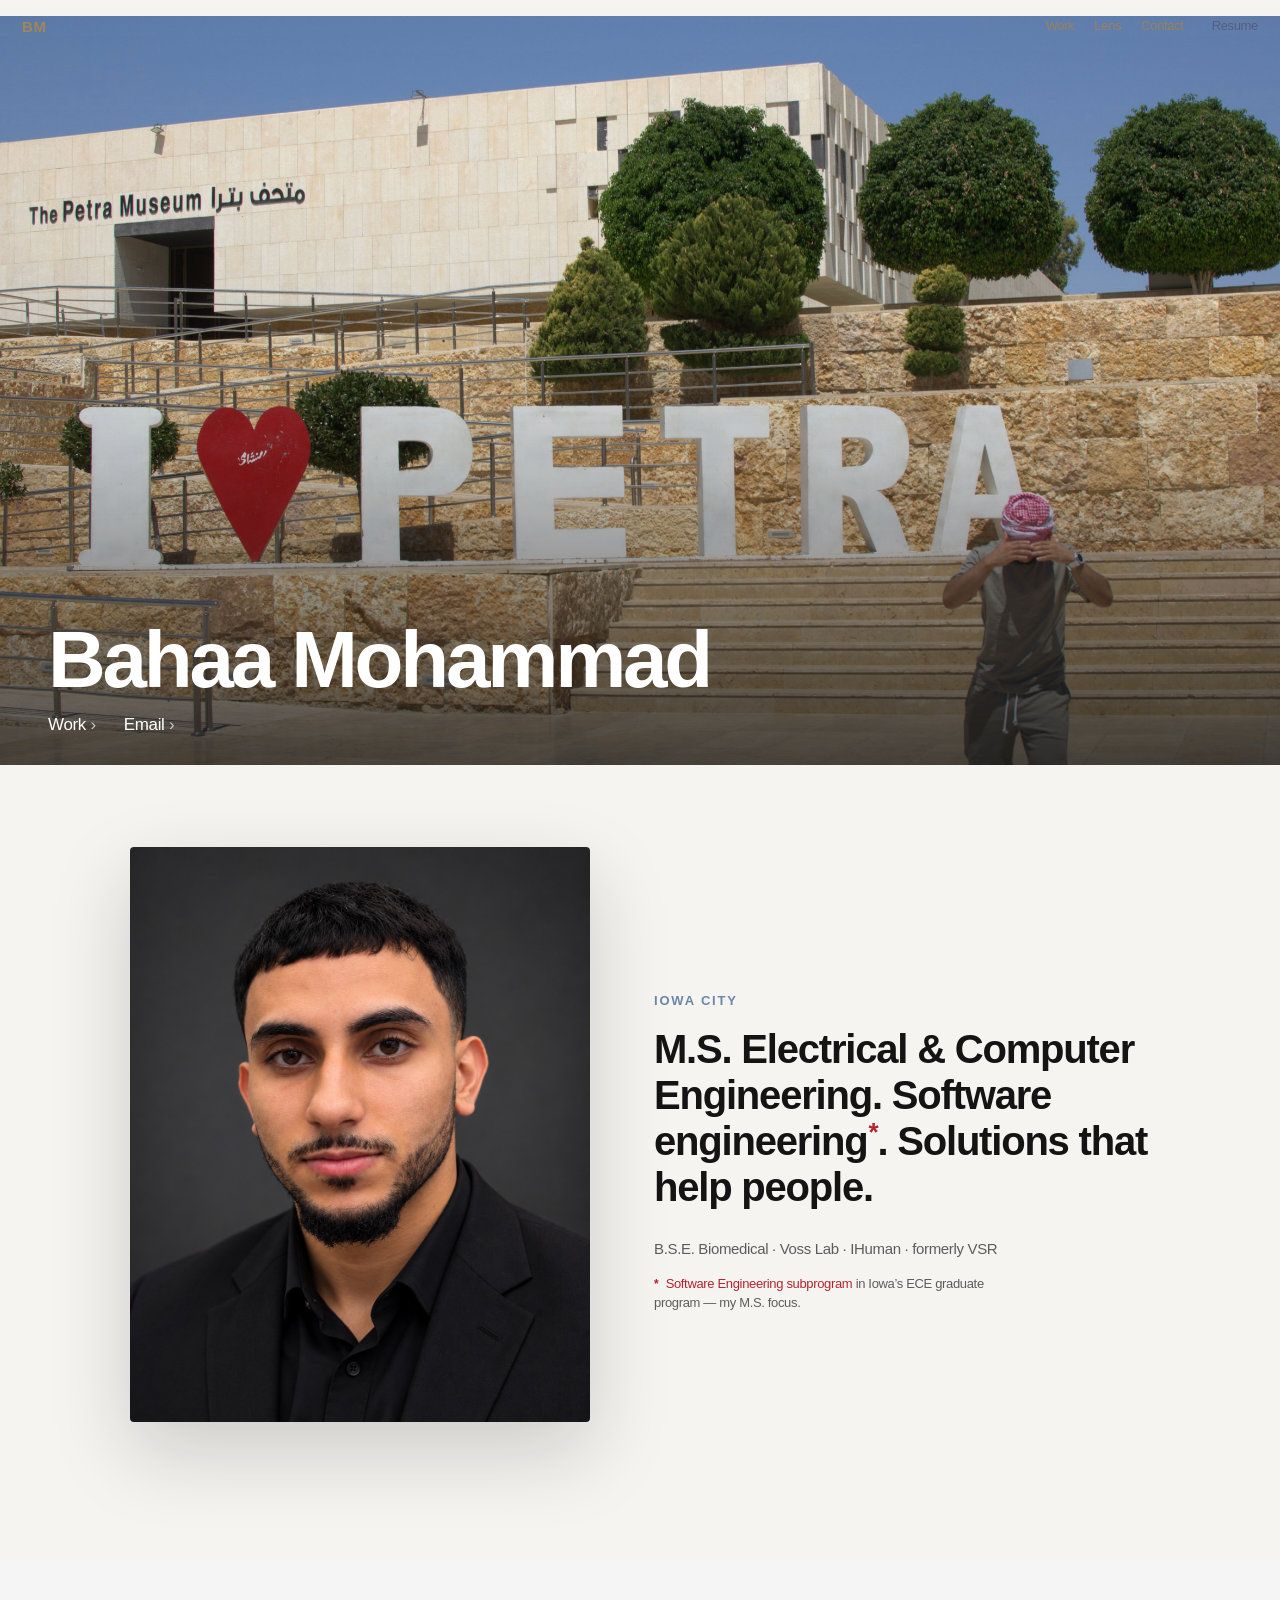
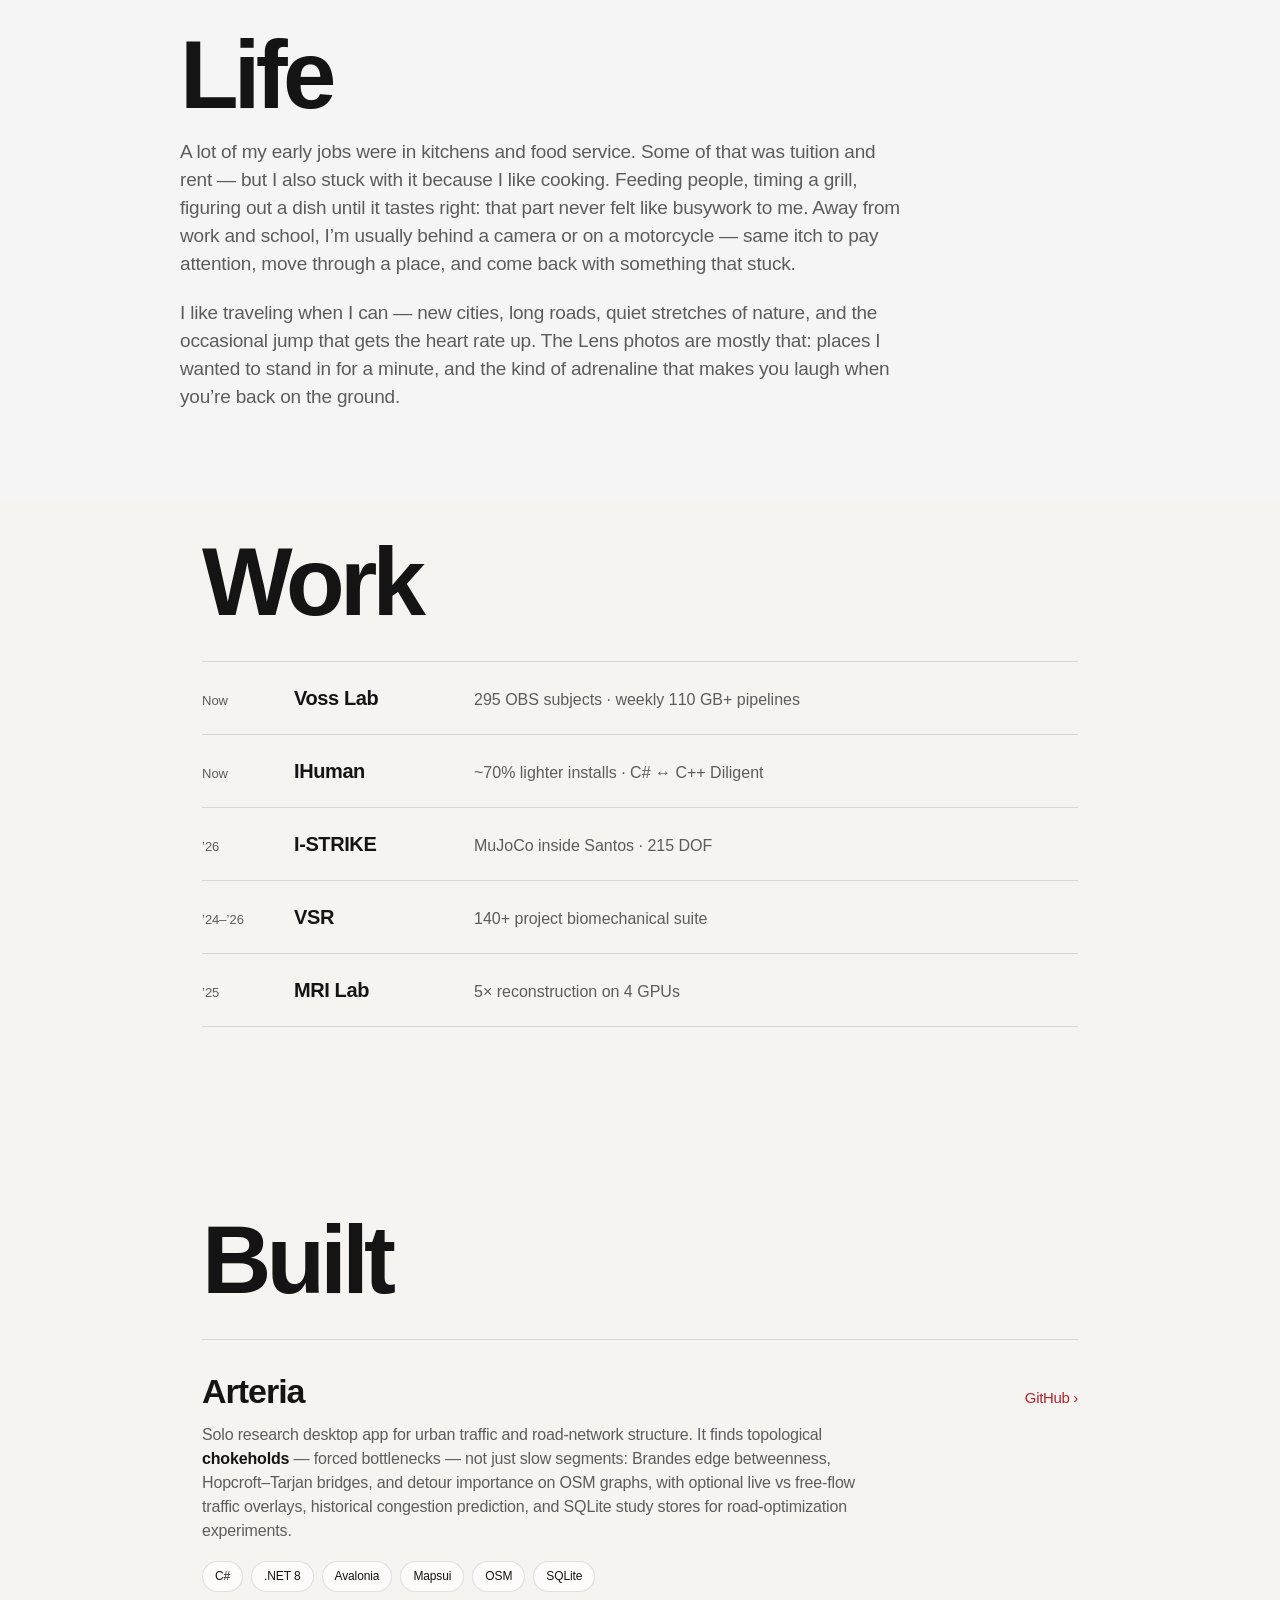
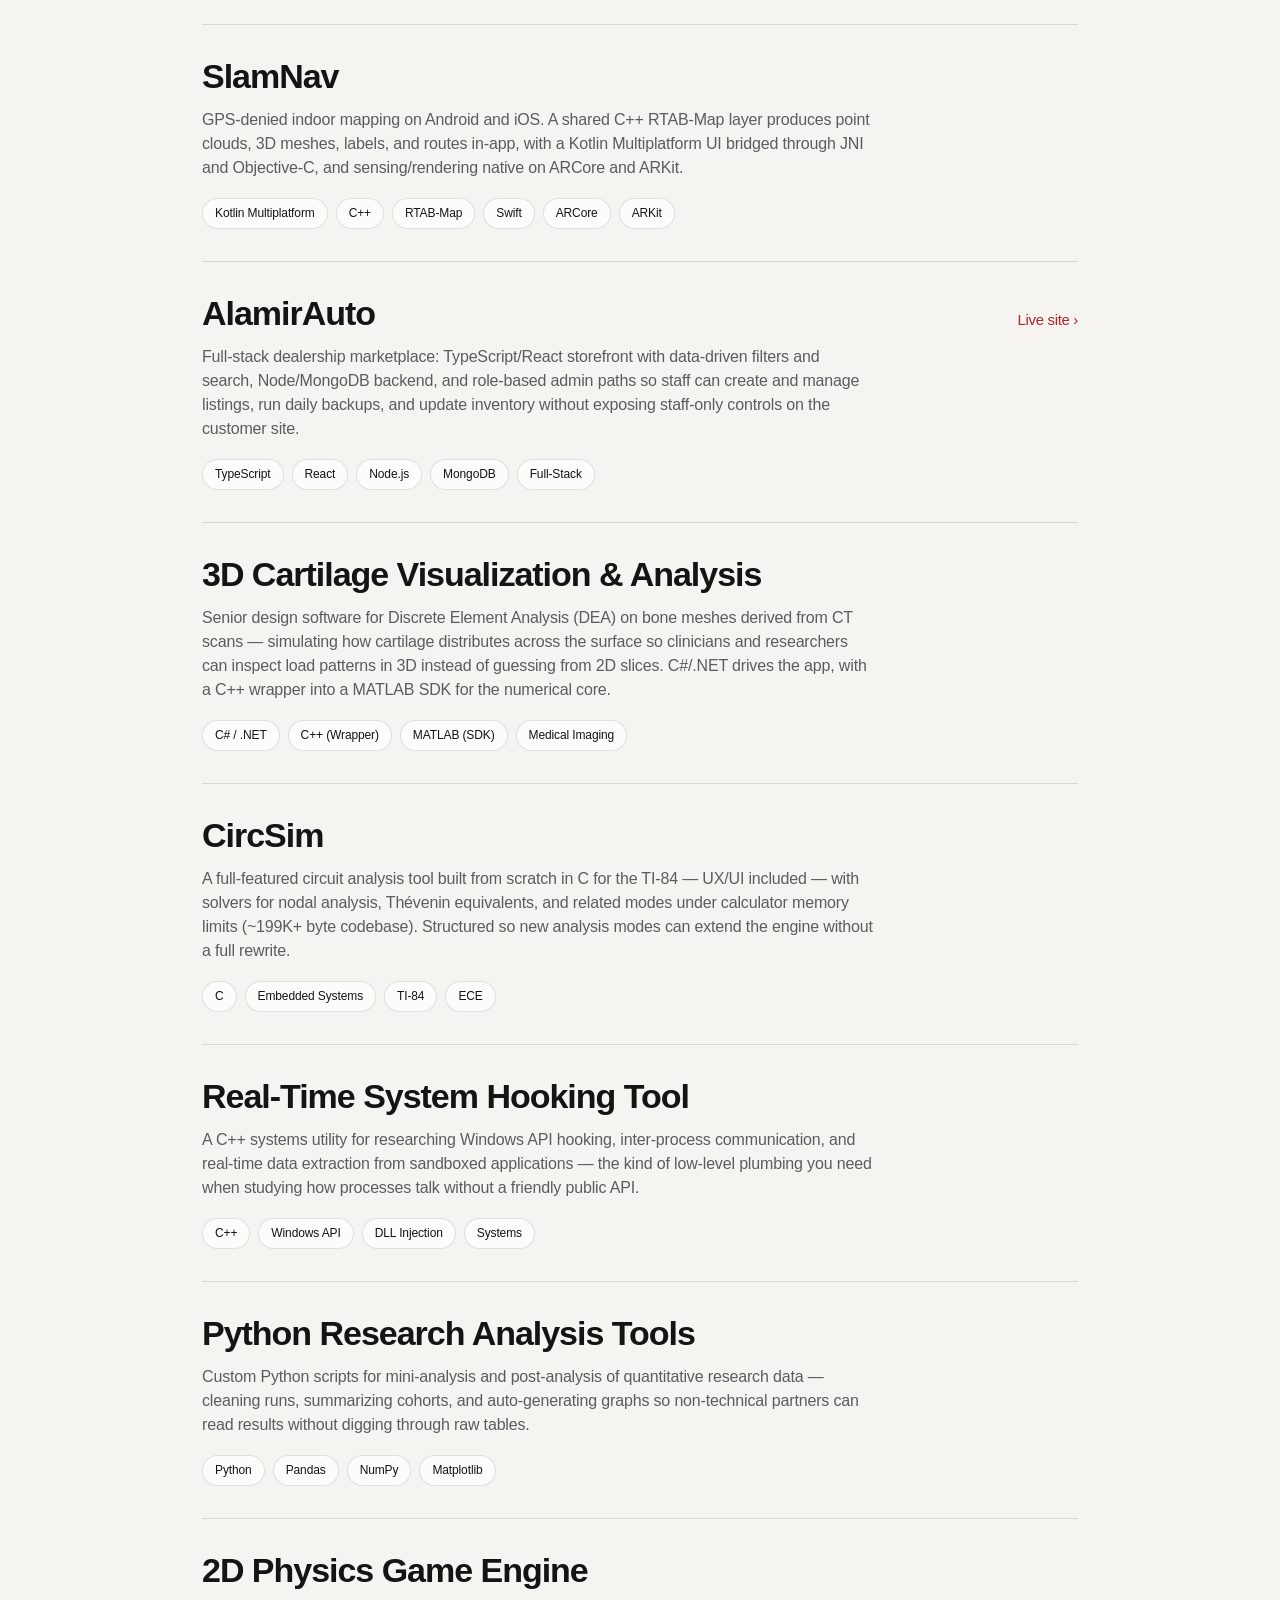
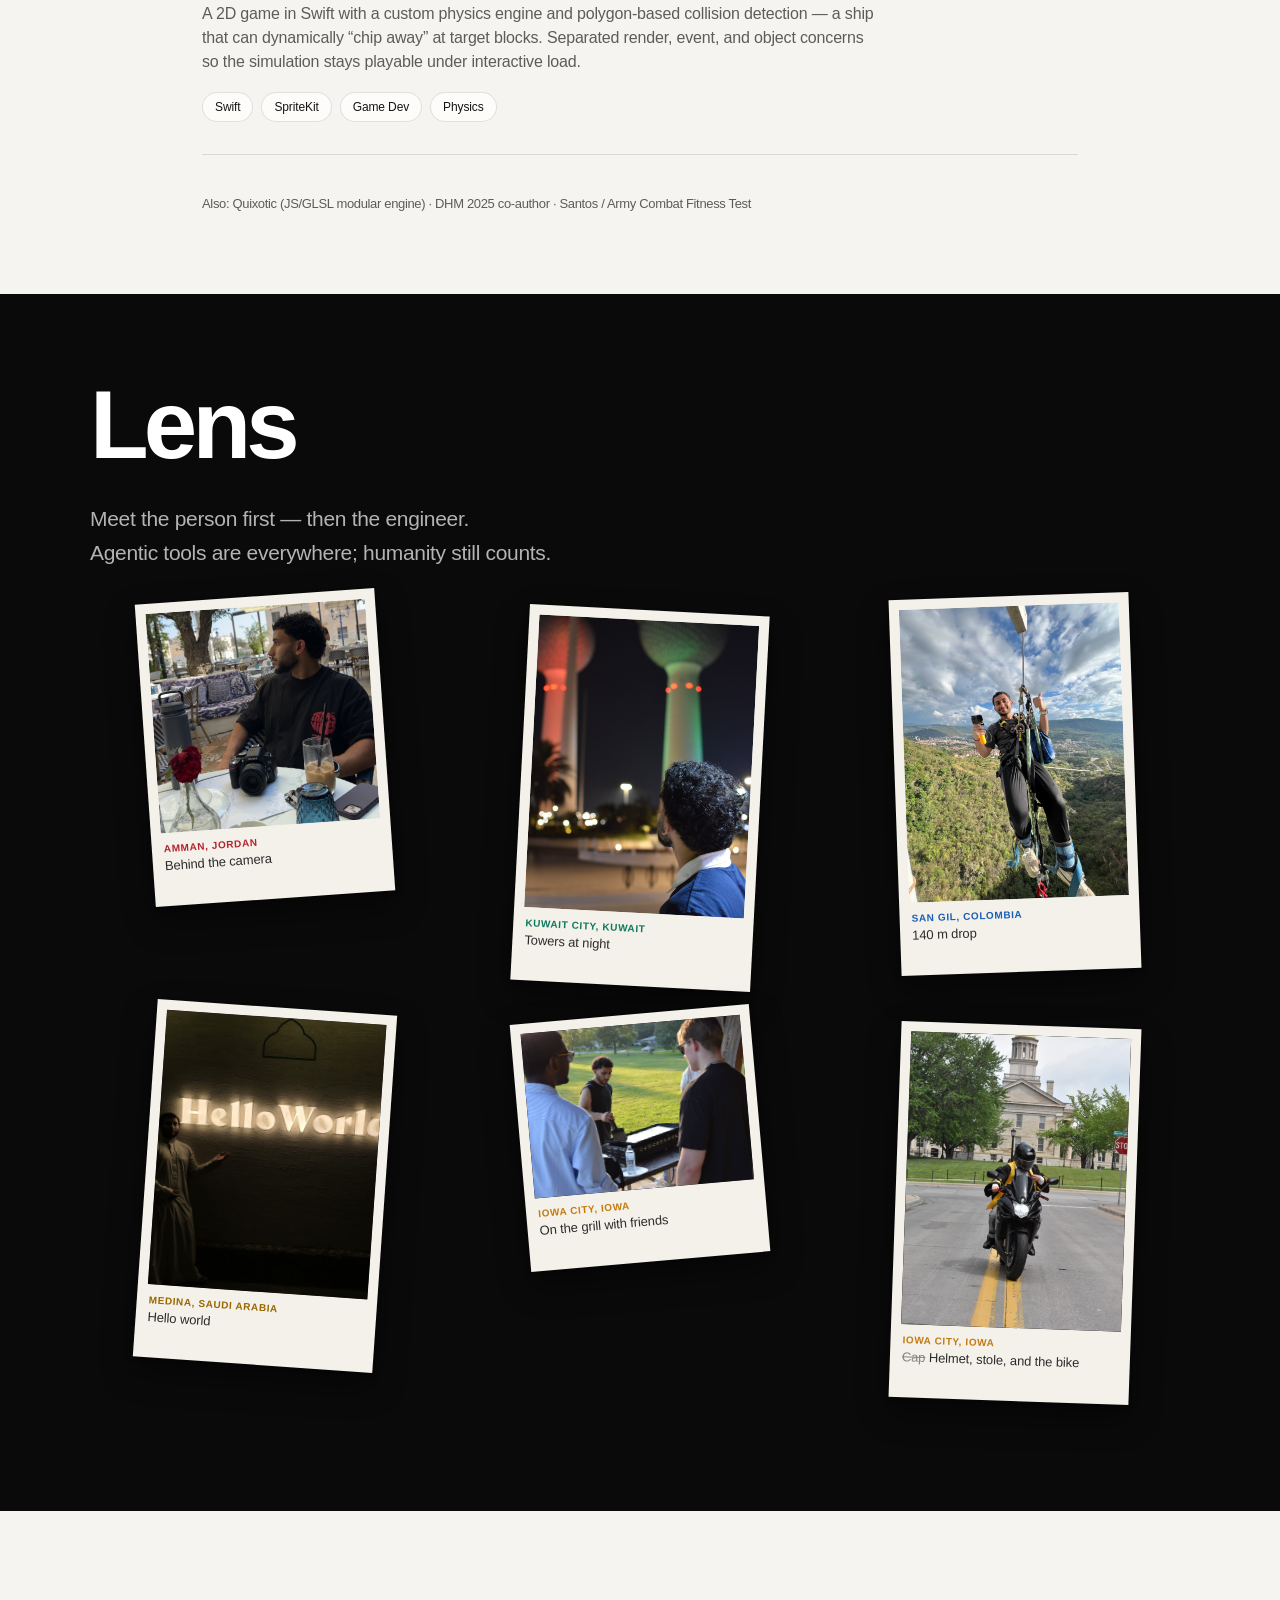
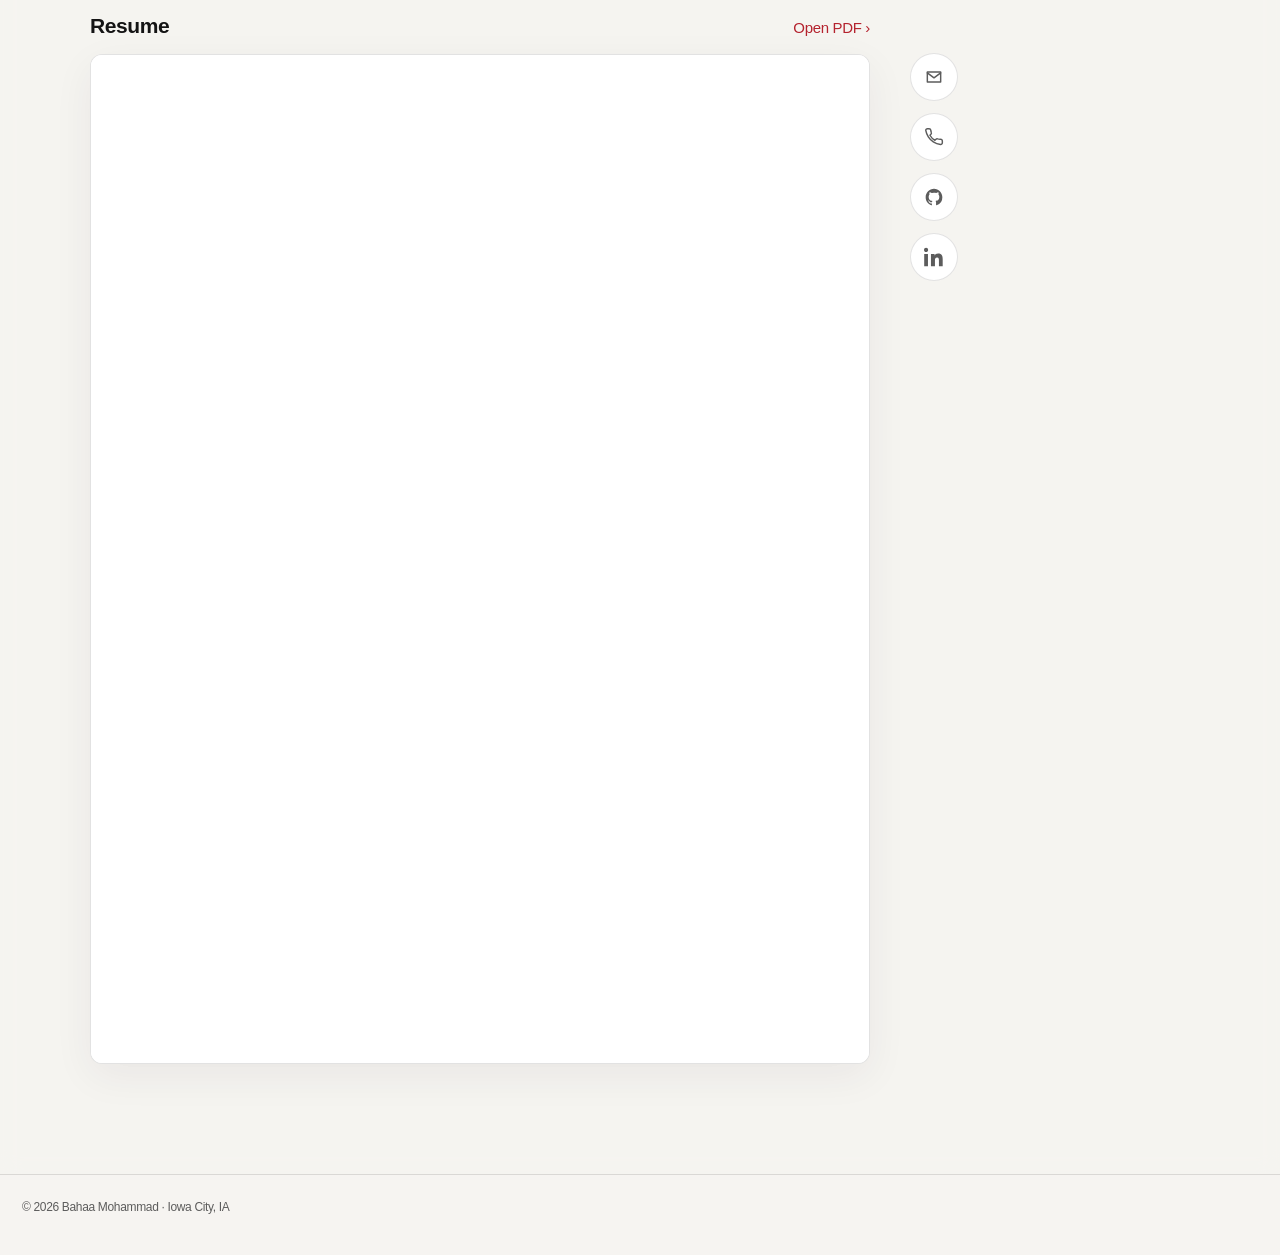
==== commit 0c9a6fef: "fix: ship project board as static HTML, replace style.css with site.css Drop old style.css so Pages " ====
--- a/index.html
+++ b/index.html
@@ -5,7 +5,8 @@
   <meta name="viewport" content="width=device-width, initial-scale=1.0" />
   <meta name="description" content="Bahaa Mohammad — systems & research software. Iowa City." />
   <title>Bahaa Mohammad</title>
-  <link rel="stylesheet" href="style.css" />
+  <script>document.documentElement.classList.add("js");</script>
+  <link rel="stylesheet" href="site.css?v=3" />
   <link rel="preload" as="image" href="assets/hero.jpg" />
 </head>
 <body>
@@ -166,37 +167,127 @@
 
     <section class="builds" id="projects">
       <h2 class="section-word">Built</h2>
-      <ul class="build-list">
-        <li>
-          <button type="button" class="build" aria-expanded="false">
-            <span class="build-name">Arteria</span>
-            <span class="build-hint">traffic chokeholds</span>
-          </button>
-          <p class="build-detail">OSM graph analysis — betweenness, bridges, live vs free-flow. C# · Avalonia.</p>
-        </li>
-        <li>
-          <button type="button" class="build" aria-expanded="false">
-            <span class="build-name">SlamNav</span>
-            <span class="build-hint">GPS-denied maps</span>
-          </button>
-          <p class="build-detail">Point clouds, meshes, routes on Android/iOS. Kotlin · RTAB-Map · ARKit.</p>
-        </li>
-        <li>
-          <button type="button" class="build" aria-expanded="false">
-            <span class="build-name">CircSim</span>
-            <span class="build-hint">TI-84 solver</span>
-          </button>
-          <p class="build-detail">Nodal circuit solver under calculator memory limits. Pure C.</p>
-        </li>
-        <li>
-          <button type="button" class="build" aria-expanded="false">
-            <span class="build-name">AlamirAuto</span>
-            <span class="build-hint">dealership web</span>
-          </button>
-          <p class="build-detail">Marketplace + role-based inventory. React · Node · MongoDB.</p>
+      <ul class="project-board">
+        <li class="project" data-reveal>
+          <div class="project-top">
+            <h3 class="project-name">Arteria</h3>
+            <a class="project-ext" href="https://github.com/bahaaaldin214/arteria" target="_blank" rel="noopener">GitHub <span aria-hidden="true">›</span></a>
+          </div>
+          <p class="project-body">
+            Solo research desktop app for urban traffic and road-network structure. It finds topological
+            <strong>chokeholds</strong> — forced bottlenecks — not just slow segments: Brandes edge
+            betweenness, Hopcroft–Tarjan bridges, and detour importance on OSM graphs, with optional
+            live vs free-flow traffic overlays, historical congestion prediction, and SQLite study stores
+            for road-optimization experiments.
+          </p>
+          <ul class="tech-bubbles" aria-label="Stack">
+            <li>C#</li><li>.NET 8</li><li>Avalonia</li><li>Mapsui</li><li>OSM</li><li>SQLite</li>
+          </ul>
+        </li>
+
+        <li class="project" data-reveal>
+          <div class="project-top">
+            <h3 class="project-name">SlamNav</h3>
+          </div>
+          <p class="project-body">
+            GPS-denied indoor mapping on Android and iOS. A shared C++ RTAB-Map layer produces point
+            clouds, 3D meshes, labels, and routes in-app, with a Kotlin Multiplatform UI bridged through
+            JNI and Objective-C, and sensing/rendering native on ARCore and ARKit.
+          </p>
+          <ul class="tech-bubbles" aria-label="Stack">
+            <li>Kotlin Multiplatform</li><li>C++</li><li>RTAB-Map</li><li>Swift</li><li>ARCore</li><li>ARKit</li>
+          </ul>
+        </li>
+
+        <li class="project" data-reveal>
+          <div class="project-top">
+            <h3 class="project-name">AlamirAuto</h3>
+            <a class="project-ext" href="https://alamirauto.com/" target="_blank" rel="noopener">Live site <span aria-hidden="true">›</span></a>
+          </div>
+          <p class="project-body">
+            Full-stack dealership marketplace: TypeScript/React storefront with data-driven filters and
+            search, Node/MongoDB backend, and role-based admin paths so staff can create and manage
+            listings, run daily backups, and update inventory without exposing staff-only controls on
+            the customer site.
+          </p>
+          <ul class="tech-bubbles" aria-label="Stack">
+            <li>TypeScript</li><li>React</li><li>Node.js</li><li>MongoDB</li><li>Full-Stack</li>
+          </ul>
+        </li>
+
+        <li class="project" data-reveal>
+          <div class="project-top">
+            <h3 class="project-name">3D Cartilage Visualization &amp; Analysis</h3>
+          </div>
+          <p class="project-body">
+            Senior design software for Discrete Element Analysis (DEA) on bone meshes derived from CT
+            scans — simulating how cartilage distributes across the surface so clinicians and researchers
+            can inspect load patterns in 3D instead of guessing from 2D slices. C#/.NET drives the app,
+            with a C++ wrapper into a MATLAB SDK for the numerical core.
+          </p>
+          <ul class="tech-bubbles" aria-label="Stack">
+            <li>C# / .NET</li><li>C++ (Wrapper)</li><li>MATLAB (SDK)</li><li>Medical Imaging</li>
+          </ul>
+        </li>
+
+        <li class="project" data-reveal>
+          <div class="project-top">
+            <h3 class="project-name">CircSim</h3>
+          </div>
+          <p class="project-body">
+            A full-featured circuit analysis tool built from scratch in C for the TI-84 — UX/UI included —
+            with solvers for nodal analysis, Thévenin equivalents, and related modes under calculator
+            memory limits (~199K+ byte codebase). Structured so new analysis modes can extend the engine
+            without a full rewrite.
+          </p>
+          <ul class="tech-bubbles" aria-label="Stack">
+            <li>C</li><li>Embedded Systems</li><li>TI-84</li><li>ECE</li>
+          </ul>
+        </li>
+
+        <li class="project" data-reveal>
+          <div class="project-top">
+            <h3 class="project-name">Real-Time System Hooking Tool</h3>
+          </div>
+          <p class="project-body">
+            A C++ systems utility for researching Windows API hooking, inter-process communication, and
+            real-time data extraction from sandboxed applications — the kind of low-level plumbing you
+            need when studying how processes talk without a friendly public API.
+          </p>
+          <ul class="tech-bubbles" aria-label="Stack">
+            <li>C++</li><li>Windows API</li><li>DLL Injection</li><li>Systems</li>
+          </ul>
+        </li>
+
+        <li class="project" data-reveal>
+          <div class="project-top">
+            <h3 class="project-name">Python Research Analysis Tools</h3>
+          </div>
+          <p class="project-body">
+            Custom Python scripts for mini-analysis and post-analysis of quantitative research data —
+            cleaning runs, summarizing cohorts, and auto-generating graphs so non-technical partners can
+            read results without digging through raw tables.
+          </p>
+          <ul class="tech-bubbles" aria-label="Stack">
+            <li>Python</li><li>Pandas</li><li>NumPy</li><li>Matplotlib</li>
+          </ul>
+        </li>
+
+        <li class="project" data-reveal>
+          <div class="project-top">
+            <h3 class="project-name">2D Physics Game Engine</h3>
+          </div>
+          <p class="project-body">
+            A 2D game in Swift with a custom physics engine and polygon-based collision detection —
+            a ship that can dynamically “chip away” at target blocks. Separated render, event, and
+            object concerns so the simulation stays playable under interactive load.
+          </p>
+          <ul class="tech-bubbles" aria-label="Stack">
+            <li>Swift</li><li>SpriteKit</li><li>Game Dev</li><li>Physics</li>
+          </ul>
         </li>
       </ul>
-      <p class="credit">DHM 2025 co-author · Santos / Army Combat Fitness Test</p>
+      <p class="credit">Also: Quixotic (JS/GLSL modular engine) · DHM 2025 co-author · Santos / Army Combat Fitness Test</p>
     </section>
 
     <!-- Polaroid scatter on black -->
@@ -303,6 +394,6 @@
     <span>© <span id="year"></span> Bahaa Mohammad · Iowa City, IA</span>
   </footer>
 
-  <script src="main.js" defer></script>
+  <script src="main.js?v=3" defer></script>
 </body>
 </html>
--- a/site.css
+++ b/site.css
@@ -0,0 +1,1100 @@
+/* Photo-led personal site — palette from cafe frame (marble, ink, rose, foliage) */
+
+:root {
+  --paper: #f6f4f1;
+  --ink: #141414;
+  --mute: #5c5c5c;
+  --line: rgba(20, 20, 20, 0.12);
+  --rose: #b4232e;
+  --rose-soft: #c45a5a;
+  --sky: #6b87a8;
+  --nav: 52px;
+  --font: "SF Pro Display", "SF Pro Text", -apple-system, BlinkMacSystemFont,
+    "Segoe UI", sans-serif;
+  --spring: linear(
+    0,
+    0.006,
+    0.025 2.8%,
+    0.101 6.1%,
+    0.539 18.9%,
+    0.721 25.3%,
+    0.849 31.2%,
+    0.937 38.1%,
+    0.968 42.1%,
+    0.991 46.7%,
+    1.006 51.5%,
+    1.01 58.7%,
+    1.001 81.3%,
+    1
+  );
+}
+
+*,
+*::before,
+*::after {
+  box-sizing: border-box;
+}
+
+html {
+  scroll-behavior: smooth;
+  background: var(--paper);
+}
+
+@media (prefers-reduced-motion: reduce) {
+  html {
+    scroll-behavior: auto;
+  }
+}
+
+body {
+  margin: 0;
+  font-family: var(--font);
+  background: var(--paper);
+  color: var(--ink);
+  font-size: 17px;
+  line-height: 1.4;
+  letter-spacing: -0.02em;
+  -webkit-font-smoothing: antialiased;
+}
+
+/* Plexus network — full scroll backdrop */
+#bg-canvas {
+  position: fixed;
+  inset: 0;
+  width: 100%;
+  height: 100%;
+  z-index: 0;
+  pointer-events: none;
+  opacity: 0.85;
+}
+
+#bg-canvas.is-hidden {
+  display: none;
+}
+
+main {
+  position: relative;
+  z-index: 1;
+}
+
+img {
+  display: block;
+  max-width: 100%;
+}
+
+a {
+  color: inherit;
+}
+
+.skip {
+  position: absolute;
+  left: -999px;
+}
+.skip:focus {
+  left: 12px;
+  top: 12px;
+  z-index: 9;
+  background: #fff;
+  padding: 8px 12px;
+}
+
+/* —— Nav: thin glass, no chrome weight —— */
+.nav {
+  position: fixed;
+  inset: 0 0 auto 0;
+  z-index: 50;
+  height: var(--nav);
+  display: flex;
+  align-items: center;
+  gap: 28px;
+  padding: 0 22px;
+  background: transparent;
+  color: #fff;
+  mix-blend-mode: difference;
+  transition: background 0.4s ease, color 0.4s ease, mix-blend-mode 0.2s;
+}
+
+.nav.is-solid {
+  mix-blend-mode: normal;
+  background: rgba(246, 244, 241, 0.82);
+  backdrop-filter: saturate(160%) blur(16px);
+  -webkit-backdrop-filter: saturate(160%) blur(16px);
+  color: var(--ink);
+  border-bottom: 1px solid var(--line);
+}
+
+.nav-mark {
+  font-weight: 700;
+  font-size: 15px;
+  letter-spacing: 0.04em;
+  text-decoration: none;
+}
+
+.nav-links {
+  display: flex;
+  gap: 20px;
+  margin-left: auto;
+}
+
+.nav-links a,
+.nav-resume {
+  font-size: 13px;
+  text-decoration: none;
+  opacity: 0.9;
+}
+
+.nav-links a:hover,
+.nav-resume:hover {
+  opacity: 1;
+  text-decoration: underline;
+  text-underline-offset: 3px;
+}
+
+.nav-resume {
+  color: var(--rose);
+  font-weight: 500;
+}
+
+.nav.is-solid .nav-resume {
+  color: var(--rose);
+}
+
+/* —— Hero: full width, native ratio, capped so name stays on-screen —— */
+.hero {
+  position: relative;
+  display: block;
+  padding: 0;
+  background: transparent;
+  color: #fff;
+  overflow: visible;
+}
+
+.hero-frame {
+  position: relative;
+  width: 100%;
+  overflow: hidden;
+  border-radius: 0;
+  box-shadow: none;
+  /* Prefer Petra ratio, but never taller than the viewport */
+  aspect-ratio: 2400 / 1590;
+  max-height: 85svh;
+  min-height: 280px;
+}
+
+@supports (height: 100dvh) {
+  .hero-frame {
+    max-height: 85dvh;
+  }
+}
+
+.hero-img {
+  width: 100%;
+  height: 100%;
+  object-fit: cover;
+  object-position: 42% 48%;
+  transform: scale(1.06);
+  transform-origin: 45% 50%;
+  will-change: transform;
+  display: block;
+}
+
+.hero-veil {
+  position: absolute;
+  inset: 0;
+  background: linear-gradient(
+    to top,
+    rgba(10, 10, 12, 0.72) 0%,
+    rgba(10, 10, 12, 0.28) 38%,
+    rgba(10, 10, 12, 0.08) 62%,
+    transparent 100%
+  );
+  pointer-events: none;
+}
+
+.hero-end {
+  position: absolute;
+  left: 0;
+  right: 0;
+  bottom: 0;
+  z-index: 2;
+  padding: 0 clamp(22px, 4vw, 48px) clamp(28px, 4vw, 48px);
+  max-width: 980px;
+  /* Keep type inside the visible frame even when height is capped */
+  padding-bottom: max(28px, env(safe-area-inset-bottom, 0px) + 24px);
+}
+
+.hero h1 {
+  margin: 0 0 14px;
+  font-size: clamp(36px, 7.5vw, 80px);
+  font-weight: 700;
+  letter-spacing: -0.04em;
+  line-height: 0.98;
+}
+
+.hero-links {
+  display: flex;
+  flex-wrap: wrap;
+  gap: 20px 28px;
+}
+
+.hero-links a {
+  color: #fff;
+  text-decoration: none;
+  font-size: 17px;
+}
+
+.hero-links a span {
+  color: rgba(255, 255, 255, 0.7);
+}
+
+.hero-links a:hover {
+  text-decoration: underline;
+  text-underline-offset: 4px;
+}
+
+/* Short viewports: trade a bit of photo for guaranteed name + CTAs */
+@media (max-height: 640px) {
+  .hero-frame {
+    max-height: 78svh;
+    min-height: 240px;
+  }
+
+  .hero h1 {
+    font-size: clamp(28px, 8vw, 48px);
+    margin-bottom: 10px;
+  }
+
+  .hero-end {
+    padding-bottom: 20px;
+  }
+}
+
+@media (max-height: 480px) {
+  .hero-frame {
+    max-height: 72svh;
+  }
+}
+
+/* —— Meet: square portrait + short copy —— */
+.meet {
+  display: grid;
+  gap: 36px;
+  padding: 72px 22px 80px;
+  max-width: 1100px;
+  margin: 0 auto;
+  align-items: center;
+}
+
+@media (min-width: 800px) {
+  .meet {
+    grid-template-columns: minmax(280px, 460px) 1fr;
+    gap: 64px;
+    padding: 100px 40px 120px;
+  }
+}
+
+.meet-photo {
+  margin: 0;
+  border-radius: 4px;
+  overflow: hidden;
+  aspect-ratio: 4 / 5;
+  box-shadow: 0 30px 80px rgba(20, 20, 20, 0.18);
+}
+
+.meet-photo img {
+  width: 100%;
+  height: 100%;
+  object-fit: cover;
+  object-position: center 18%;
+}
+
+.meet-kicker {
+  margin: 0 0 16px;
+  font-size: 13px;
+  letter-spacing: 0.14em;
+  text-transform: uppercase;
+  color: var(--sky);
+  font-weight: 600;
+}
+
+.meet-lead {
+  margin: 0 0 28px;
+  font-size: clamp(26px, 3.5vw, 40px);
+  font-weight: 600;
+  letter-spacing: -0.03em;
+  line-height: 1.15;
+  max-width: 14em;
+}
+
+.personal {
+  padding: 72px 22px 88px;
+  background: rgba(245, 245, 247, 0.72);
+  backdrop-filter: blur(10px);
+  -webkit-backdrop-filter: blur(10px);
+}
+
+.personal-inner {
+  max-width: 920px;
+  margin: 0 auto;
+}
+
+.personal .section-word {
+  margin-bottom: 20px;
+}
+
+.personal-lead {
+  margin: 0;
+  max-width: 38em;
+  font-size: 19px;
+  font-weight: 400;
+  letter-spacing: -0.01em;
+  line-height: 1.47;
+  color: var(--mute);
+}
+
+.personal-lead--follow {
+  margin-top: 1.1em;
+}
+
+.meet-aside {
+  margin: 0;
+  font-size: 15px;
+  color: var(--mute);
+}
+
+.meet-star {
+  font-size: 0.65em;
+  font-weight: 600;
+  color: var(--rose);
+  vertical-align: super;
+  line-height: 0;
+}
+
+.meet-lead .meet-star {
+  margin-left: 1px;
+}
+
+.meet-note {
+  margin: 16px 0 0;
+  max-width: 28em;
+  font-size: 13px;
+  line-height: 1.45;
+  color: var(--mute);
+}
+
+.meet-note .meet-star {
+  margin-right: 4px;
+  vertical-align: baseline;
+  font-size: 12px;
+}
+
+.meet-note a {
+  color: var(--rose);
+  text-decoration: none;
+}
+
+.meet-note a:hover {
+  text-decoration: underline;
+  text-underline-offset: 2px;
+}
+
+/* —— Work rail —— */
+.work {
+  padding: 40px 22px 100px;
+  max-width: 920px;
+  margin: 0 auto;
+}
+
+.section-word {
+  margin: 0 0 36px;
+  font-size: clamp(48px, 10vw, 96px);
+  font-weight: 700;
+  letter-spacing: -0.05em;
+  line-height: 0.9;
+}
+
+.section-word--light {
+  color: #fff;
+}
+
+.rail {
+  list-style: none;
+  margin: 0;
+  padding: 0;
+}
+
+.rail > li {
+  border-top: 1px solid var(--line);
+}
+
+.rail > li:last-child {
+  border-bottom: 1px solid var(--line);
+}
+
+.rail-btn {
+  width: 100%;
+  display: grid;
+  grid-template-columns: 64px 1fr;
+  gap: 6px 20px;
+  padding: 22px 0;
+  border: 0;
+  background: transparent;
+  font: inherit;
+  color: inherit;
+  text-align: left;
+  cursor: pointer;
+  align-items: baseline;
+}
+
+@media (min-width: 700px) {
+  .rail-btn {
+    grid-template-columns: 72px 160px 1fr;
+  }
+}
+
+.rail-btn[aria-expanded="true"] .rail-who,
+.rail-btn:hover .rail-who,
+.rail-btn:focus-visible .rail-who {
+  color: var(--rose);
+  transform: scale(1.04);
+}
+
+.rail-when {
+  font-size: 13px;
+  color: var(--mute);
+  font-variant-numeric: tabular-nums;
+}
+
+.rail-who {
+  font-size: 20px;
+  font-weight: 600;
+  letter-spacing: -0.02em;
+  display: inline-block;
+  transform-origin: left center;
+  transition: color 0.25s ease, transform 0.35s var(--spring);
+}
+
+.rail-what {
+  grid-column: 2 / -1;
+  font-size: 15px;
+  color: var(--mute);
+}
+
+@media (min-width: 700px) {
+  .rail-what {
+    grid-column: auto;
+    font-size: 16px;
+  }
+}
+
+.rail-detail {
+  max-height: 0;
+  overflow: hidden;
+  opacity: 0;
+  padding: 0;
+  transition: max-height 0.5s var(--spring), opacity 0.35s ease,
+    padding 0.35s ease;
+}
+
+.rail > li.is-open .rail-detail {
+  max-height: 420px;
+  opacity: 1;
+  padding: 0 0 28px;
+}
+
+.rail-role {
+  margin: 0 0 12px;
+  font-size: 13px;
+  color: var(--mute);
+}
+
+.rail-detail ul {
+  margin: 0;
+  padding: 0 0 0 1.1em;
+  color: var(--mute);
+  font-size: 15px;
+  line-height: 1.45;
+}
+
+.rail-detail li + li {
+  margin-top: 8px;
+}
+
+.rail-detail strong {
+  color: var(--ink);
+  font-weight: 600;
+}
+
+/* —— Built: project board + tech bubbles —— */
+.builds {
+  padding: 90px 22px 80px;
+  max-width: 920px;
+  margin: 0 auto;
+}
+
+.project-board {
+  list-style: none;
+  margin: 0;
+  padding: 0;
+}
+
+.project {
+  padding: 32px 0;
+  border-top: 1px solid var(--line);
+}
+
+.project:last-child {
+  border-bottom: 1px solid var(--line);
+}
+
+.project-top {
+  display: flex;
+  flex-wrap: wrap;
+  align-items: baseline;
+  justify-content: space-between;
+  gap: 8px 20px;
+  margin-bottom: 12px;
+}
+
+.project-name {
+  margin: 0;
+  font-size: clamp(24px, 3.5vw, 34px);
+  font-weight: 600;
+  letter-spacing: -0.03em;
+  line-height: 1.15;
+}
+
+.project-ext {
+  font-size: 15px;
+  color: var(--rose);
+  text-decoration: none;
+  white-space: nowrap;
+}
+
+.project-ext:hover {
+  text-decoration: underline;
+  text-underline-offset: 3px;
+}
+
+.project-body {
+  margin: 0 0 18px;
+  max-width: 42em;
+  font-size: 16px;
+  line-height: 1.5;
+  letter-spacing: -0.01em;
+  color: var(--mute);
+}
+
+.project-body strong {
+  color: var(--ink);
+  font-weight: 600;
+}
+
+.tech-bubbles {
+  list-style: none;
+  margin: 0;
+  padding: 0;
+  display: flex;
+  flex-wrap: wrap;
+  gap: 8px;
+}
+
+.tech-bubbles li {
+  display: inline-flex;
+  align-items: center;
+  padding: 6px 12px;
+  border-radius: 999px;
+  border: 1px solid var(--line);
+  background: rgba(255, 255, 255, 0.72);
+  font-size: 12px;
+  font-weight: 500;
+  letter-spacing: -0.01em;
+  color: var(--ink);
+}
+
+.credit {
+  margin: 40px 0 0;
+  font-size: 13px;
+  color: var(--mute);
+}
+
+/* —— Lens: polaroid grid (3×2 / 2×3) —— */
+.lens {
+  background: #0a0a0b;
+  color: #f5f5f7;
+  padding: clamp(56px, 8vw, 88px) clamp(16px, 3vw, 40px) clamp(72px, 10vw, 110px);
+  overflow: hidden;
+}
+
+.lens-head {
+  max-width: min(1100px, 96vw);
+  margin: 0 auto 28px;
+}
+
+.lens-sub {
+  margin: 14px 0 0;
+  max-width: min(42em, 94vw);
+  font-size: clamp(17px, 2.2vw, 21px);
+  font-weight: 400;
+  letter-spacing: -0.015em;
+  line-height: 1.45;
+  color: rgba(245, 245, 247, 0.72);
+}
+
+.lens-sub br {
+  display: block;
+  content: "";
+  margin-top: 0.15em;
+}
+
+.polaroid-desk {
+  width: min(1100px, 96vw);
+  margin: 0 auto;
+  display: grid;
+  gap: clamp(16px, 2.2vw, 28px) clamp(12px, 2vw, 24px);
+  /* Default: 3×2 box */
+  grid-template-columns: repeat(3, minmax(0, 1fr));
+  align-items: start;
+  justify-items: center;
+  aspect-ratio: 3 / 2.15;
+  max-height: min(72vh, 720px);
+}
+
+.polaroid {
+  margin: 0;
+  position: relative;
+  width: min(100%, 240px);
+  background: #f4f1ea;
+  padding: 10px 10px 32px;
+  box-shadow:
+    0 14px 32px rgba(0, 0, 0, 0.45),
+    0 2px 4px rgba(0, 0, 0, 0.25);
+  z-index: 1;
+}
+
+.polaroid-print {
+  aspect-ratio: 1;
+  overflow: hidden;
+  background: #1a1a1a;
+}
+
+.polaroid-print img {
+  width: 100%;
+  height: 100%;
+  object-fit: cover;
+  display: block;
+}
+
+.polaroid figcaption {
+  margin: 10px 2px 0;
+  font-family: "SF Pro Text", -apple-system, BlinkMacSystemFont, "Segoe UI",
+    sans-serif;
+  font-size: clamp(11px, 1.1vw, 13px);
+  font-weight: 500;
+  letter-spacing: -0.01em;
+  color: #2c2c2c;
+  line-height: 1.25;
+}
+
+.polaroid figcaption s {
+  text-decoration: line-through;
+  opacity: 0.55;
+}
+
+.polaroid .place {
+  display: block;
+  margin-bottom: 2px;
+  font-size: clamp(9px, 0.9vw, 10px);
+  font-weight: 700;
+  letter-spacing: 0.06em;
+  text-transform: uppercase;
+}
+
+.polaroid[data-place="jordan"] .place {
+  color: #b4232e;
+}
+.polaroid[data-place="kuwait"] .place {
+  color: #0d7a5f;
+}
+.polaroid[data-place="colombia"] .place {
+  color: #1a5fb4;
+}
+.polaroid[data-place="medina"] .place {
+  color: #9a6700;
+}
+.polaroid[data-place="iowa"] .place {
+  color: #c47a12;
+}
+
+.polaroid--2 .polaroid-print,
+.polaroid--3 .polaroid-print,
+.polaroid--6 .polaroid-print {
+  aspect-ratio: 3 / 4;
+}
+
+.polaroid--4 .polaroid-print {
+  aspect-ratio: 4 / 5;
+}
+
+.polaroid--4 img {
+  object-position: 32% 42%;
+}
+
+.polaroid--5 .polaroid-print {
+  aspect-ratio: 4 / 3;
+}
+
+.polaroid--5 img {
+  object-position: center 40%;
+}
+
+.polaroid--6 img {
+  object-position: center 35%;
+}
+
+/* Mild tilt — still a “print pile,” but on a grid */
+.polaroid--1 {
+  transform: rotate(-4deg);
+  z-index: 2;
+}
+.polaroid--2 {
+  transform: rotate(3deg);
+  z-index: 3;
+  margin-top: 4%;
+}
+.polaroid--3 {
+  transform: rotate(-2deg);
+  z-index: 2;
+}
+.polaroid--4 {
+  transform: rotate(4deg);
+  z-index: 3;
+  margin-top: -2%;
+}
+.polaroid--5 {
+  transform: rotate(-5deg);
+  z-index: 4;
+}
+.polaroid--6 {
+  transform: rotate(2deg);
+  z-index: 2;
+  margin-top: 3%;
+}
+
+/* Tall / narrow: 2×3 box */
+@media (max-width: 820px) {
+  .polaroid-desk {
+    grid-template-columns: repeat(2, minmax(0, 1fr));
+    aspect-ratio: 2 / 3.05;
+    max-height: none;
+    gap: 20px 14px;
+  }
+
+  .polaroid {
+    width: min(100%, 200px);
+  }
+
+  .polaroid--2,
+  .polaroid--4,
+  .polaroid--6 {
+    margin-top: 0;
+  }
+}
+
+@media (max-width: 480px) {
+  .polaroid-desk {
+    gap: 16px 10px;
+  }
+
+  .polaroid {
+    width: 100%;
+    max-width: 170px;
+    padding: 8px 8px 26px;
+  }
+}
+
+/* —— Contact: resume + expanding icon links —— */
+.bye {
+  padding: clamp(64px, 8vw, 100px) 22px 110px;
+  background: rgba(246, 244, 241, 0.8);
+  backdrop-filter: blur(10px);
+  -webkit-backdrop-filter: blur(10px);
+}
+
+.bye-inner {
+  max-width: min(1100px, 96vw);
+  margin: 0 auto;
+  display: grid;
+  gap: 36px;
+  align-items: start;
+}
+
+@media (min-width: 860px) {
+  .bye-inner {
+    grid-template-columns: minmax(0, 1fr) minmax(200px, 280px);
+    gap: 40px;
+  }
+}
+
+.bye-resume-bar {
+  display: flex;
+  justify-content: space-between;
+  align-items: baseline;
+  gap: 16px;
+  margin-bottom: 14px;
+}
+
+.bye-resume-bar h3 {
+  margin: 0;
+  font-size: 21px;
+  font-weight: 600;
+  letter-spacing: -0.02em;
+}
+
+.bye-resume-bar a {
+  font-size: 15px;
+  color: var(--rose);
+  text-decoration: none;
+}
+
+.bye-resume-bar a:hover {
+  text-decoration: underline;
+}
+
+.bye-resume-frame {
+  position: relative;
+  border: 1px solid var(--line);
+  border-radius: 12px;
+  overflow: hidden;
+  background: #fff;
+  /* Full letter page, no inner scroll chrome */
+  aspect-ratio: 8.5 / 11;
+  width: 100%;
+  box-shadow: 0 12px 40px rgba(20, 20, 20, 0.06);
+}
+
+.bye-resume-embed {
+  position: absolute;
+  inset: 0;
+  width: 100%;
+  height: 100%;
+  border: 0;
+  background: #fff;
+}
+
+.bye-resume-fallback {
+  display: none;
+  margin: 0;
+  padding: 48px 28px;
+  text-align: center;
+  color: var(--mute);
+  font-size: 15px;
+}
+
+.bye-resume-fallback a {
+  color: var(--rose);
+}
+
+.bye-links {
+  display: flex;
+  flex-direction: column;
+  align-items: flex-start;
+  gap: 12px;
+  padding-top: 8px;
+}
+
+@media (min-width: 860px) {
+  .bye-links {
+    position: sticky;
+    top: calc(var(--nav-h) + 24px);
+    padding-top: 42px;
+  }
+}
+
+/* Circle bubbles → expand to pill with label */
+.icon-link {
+  display: inline-flex;
+  align-items: center;
+  justify-content: center;
+  width: 48px;
+  height: 48px;
+  padding: 0;
+  border-radius: 50%;
+  border: 1px solid var(--line);
+  background: #fff;
+  color: var(--ink);
+  text-decoration: none;
+  overflow: hidden;
+  transition:
+    width 0.4s var(--spring),
+    padding 0.35s ease,
+    border-radius 0.35s ease,
+    background 0.25s ease,
+    border-color 0.25s ease,
+    color 0.25s ease,
+    box-shadow 0.25s ease;
+}
+
+.icon-link-glyph {
+  flex: 0 0 20px;
+  width: 20px;
+  height: 20px;
+  display: grid;
+  place-items: center;
+  color: var(--mute);
+  transition: color 0.25s ease;
+}
+
+.icon-link-glyph svg {
+  display: block;
+}
+
+.icon-link-text {
+  max-width: 0;
+  opacity: 0;
+  overflow: hidden;
+  white-space: nowrap;
+  font-size: 13px;
+  font-weight: 500;
+  letter-spacing: -0.01em;
+  margin-left: 0;
+  transition:
+    max-width 0.4s var(--spring),
+    opacity 0.25s ease,
+    margin-left 0.3s ease;
+}
+
+.icon-link:hover,
+.icon-link:focus-visible {
+  width: auto;
+  max-width: 100%;
+  padding: 0 16px 0 14px;
+  border-radius: 999px;
+  border-color: rgba(180, 35, 46, 0.35);
+  color: var(--rose);
+  box-shadow: 0 6px 20px rgba(20, 20, 20, 0.06);
+  outline: none;
+  justify-content: flex-start;
+}
+
+.icon-link:hover .icon-link-glyph,
+.icon-link:focus-visible .icon-link-glyph {
+  color: var(--rose);
+}
+
+.icon-link:hover .icon-link-text,
+.icon-link:focus-visible .icon-link-text {
+  max-width: 240px;
+  opacity: 1;
+  margin-left: 10px;
+}
+
+@media (hover: none) {
+  .icon-link {
+    width: auto;
+    padding: 0 16px 0 14px;
+    border-radius: 999px;
+    justify-content: flex-start;
+  }
+
+  .icon-link-text {
+    max-width: 240px;
+    opacity: 1;
+    margin-left: 10px;
+  }
+}
+
+.foot {
+  padding: 24px 22px 40px;
+  font-size: 12px;
+  color: var(--mute);
+  border-top: 1px solid var(--line);
+  background: rgba(246, 244, 241, 0.88);
+  position: relative;
+  z-index: 1;
+}
+
+/* —— Motion helpers (visible without JS — no blank-page trap) —— */
+.meet-photo,
+.rail > li,
+.project {
+  transition: opacity 0.7s ease, transform 0.8s var(--spring);
+}
+
+.polaroid {
+  transition: opacity 0.7s ease;
+}
+
+/* Only fade-in when JS marked the document */
+html.js .meet-photo:not(.is-in),
+html.js .rail > li:not(.is-in),
+html.js .project:not(.is-in),
+html.js .polaroid:not(.is-in) {
+  opacity: 0;
+}
+
+html.js .meet-photo:not(.is-in),
+html.js .rail > li:not(.is-in),
+html.js .project:not(.is-in) {
+  transform: translateY(24px);
+}
+
+.is-in.meet-photo,
+.rail > li.is-in,
+.project.is-in {
+  opacity: 1;
+  transform: none;
+}
+
+.polaroid.is-in {
+  opacity: 1;
+}
+
+/* Keep scatter rotation after reveal */
+.polaroid--1.is-in {
+  transform: rotate(-4deg);
+}
+.polaroid--2.is-in {
+  transform: rotate(3deg);
+}
+.polaroid--3.is-in {
+  transform: rotate(-2deg);
+}
+.polaroid--4.is-in {
+  transform: rotate(4deg);
+}
+.polaroid--5.is-in {
+  transform: rotate(-5deg);
+}
+.polaroid--6.is-in {
+  transform: rotate(2deg);
+}
+
+@media (prefers-reduced-motion: reduce) {
+  .meet-photo,
+  .polaroid,
+  .rail > li,
+  .project,
+  .hero-img {
+    opacity: 1 !important;
+    transition: none !important;
+  }
+  .polaroid--1 {
+    transform: rotate(-4deg) !important;
+  }
+  .polaroid--2 {
+    transform: rotate(3deg) !important;
+  }
+  .polaroid--3 {
+    transform: rotate(-2deg) !important;
+  }
+  .polaroid--4 {
+    transform: rotate(4deg) !important;
+  }
+  .polaroid--5 {
+    transform: rotate(-5deg) !important;
+  }
+  .polaroid--6 {
+    transform: rotate(2deg) !important;
+  }
+}
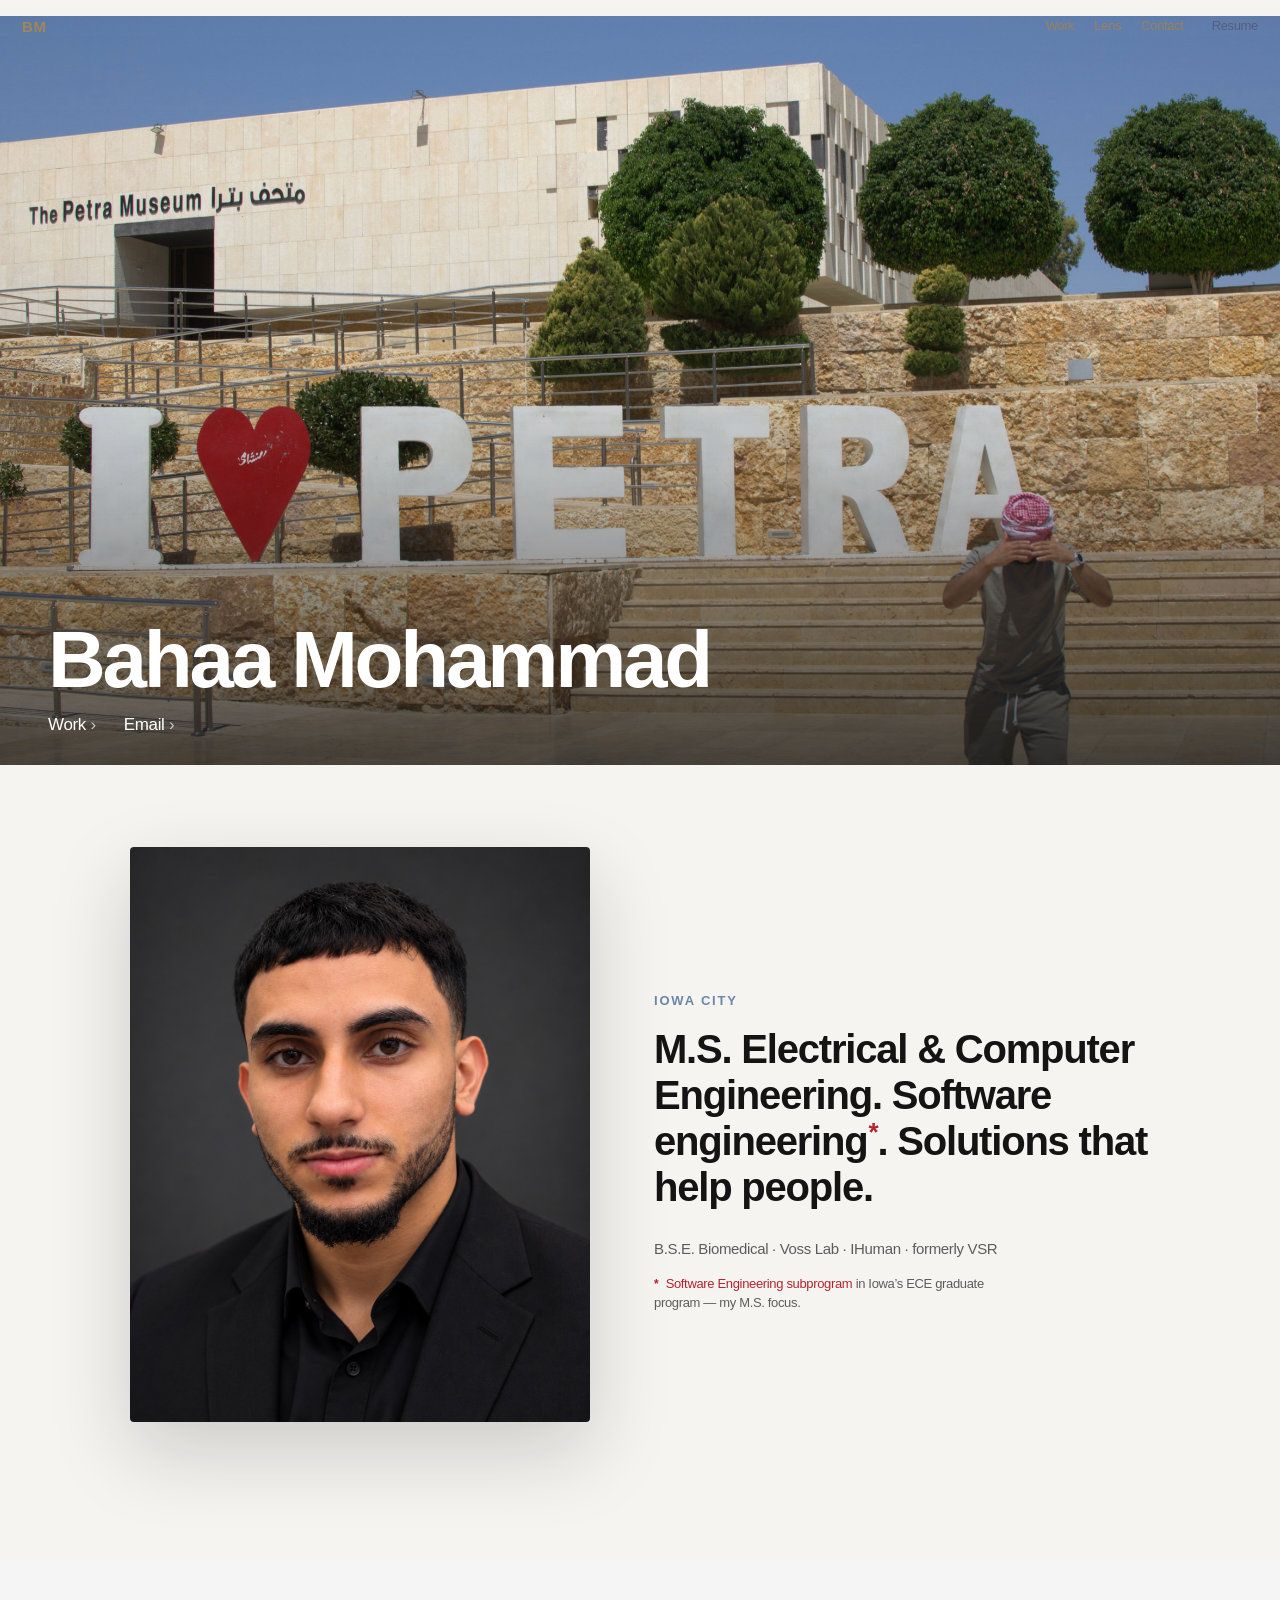
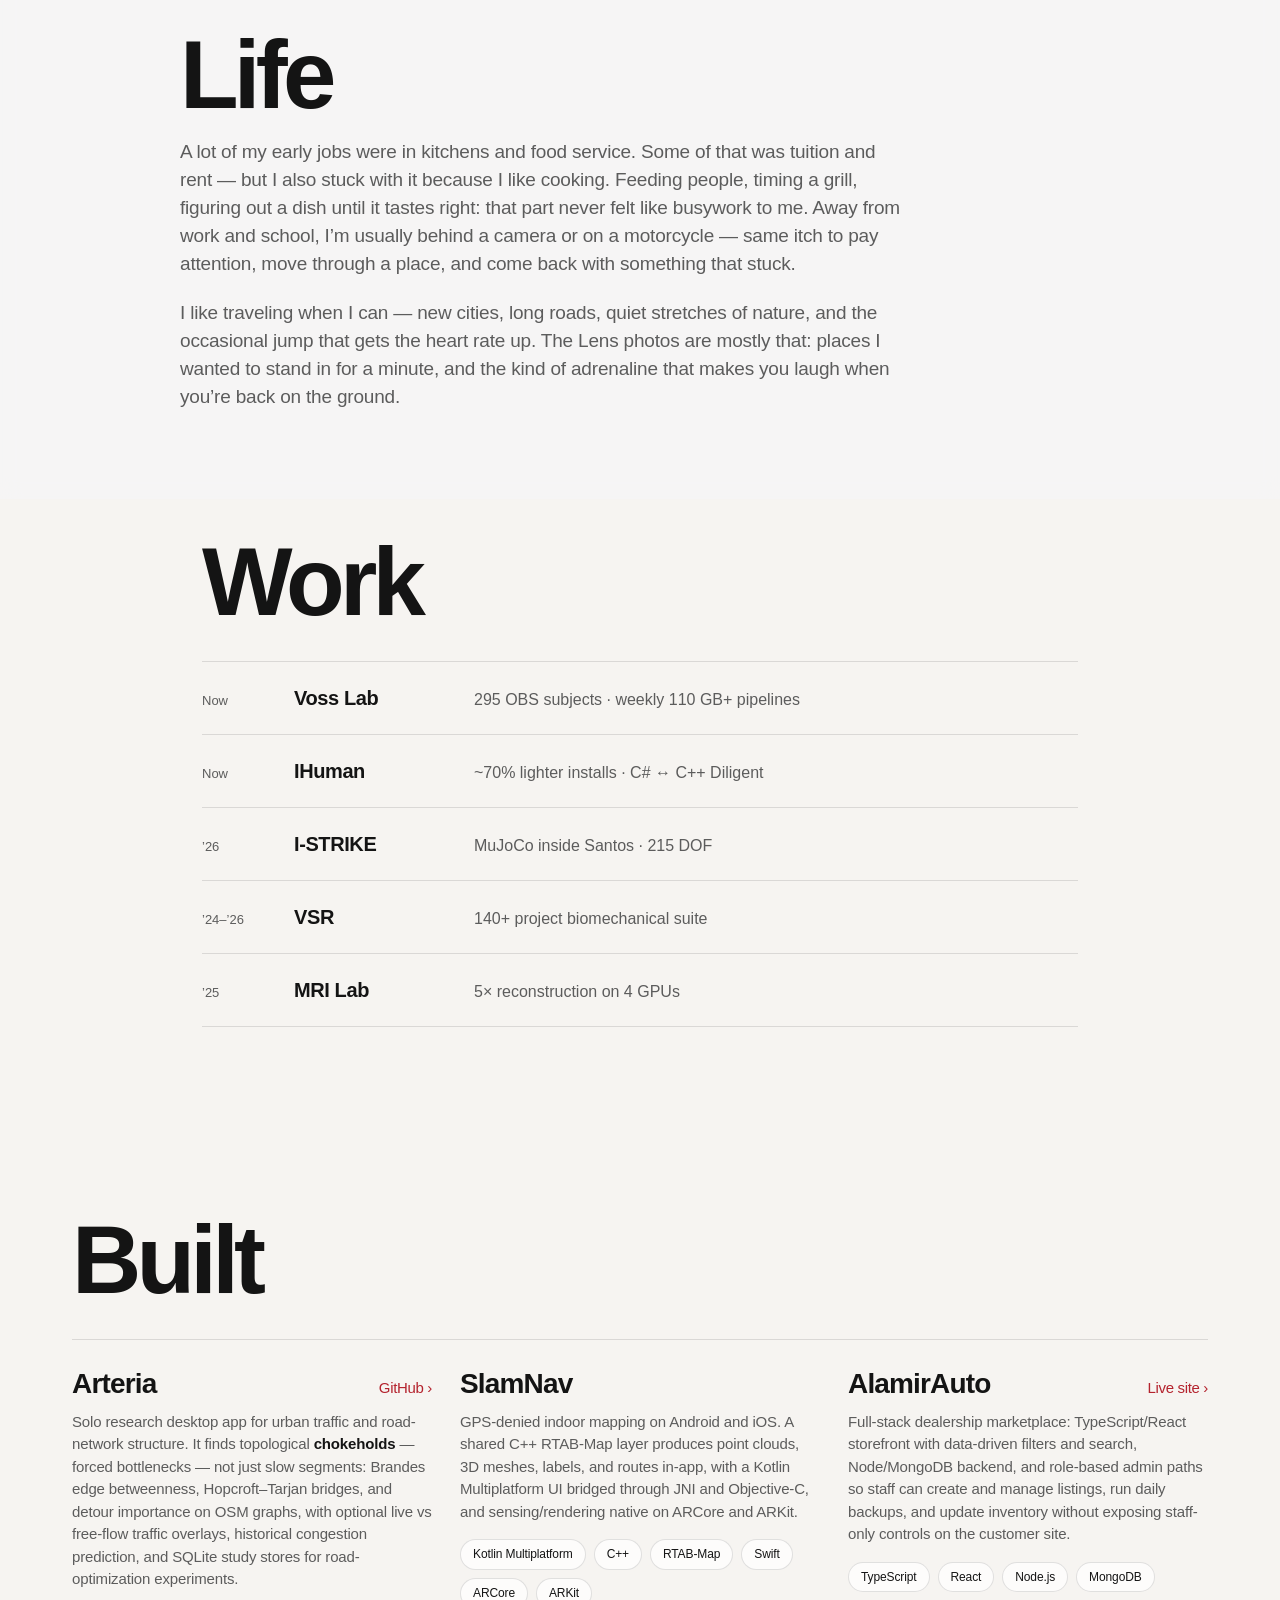
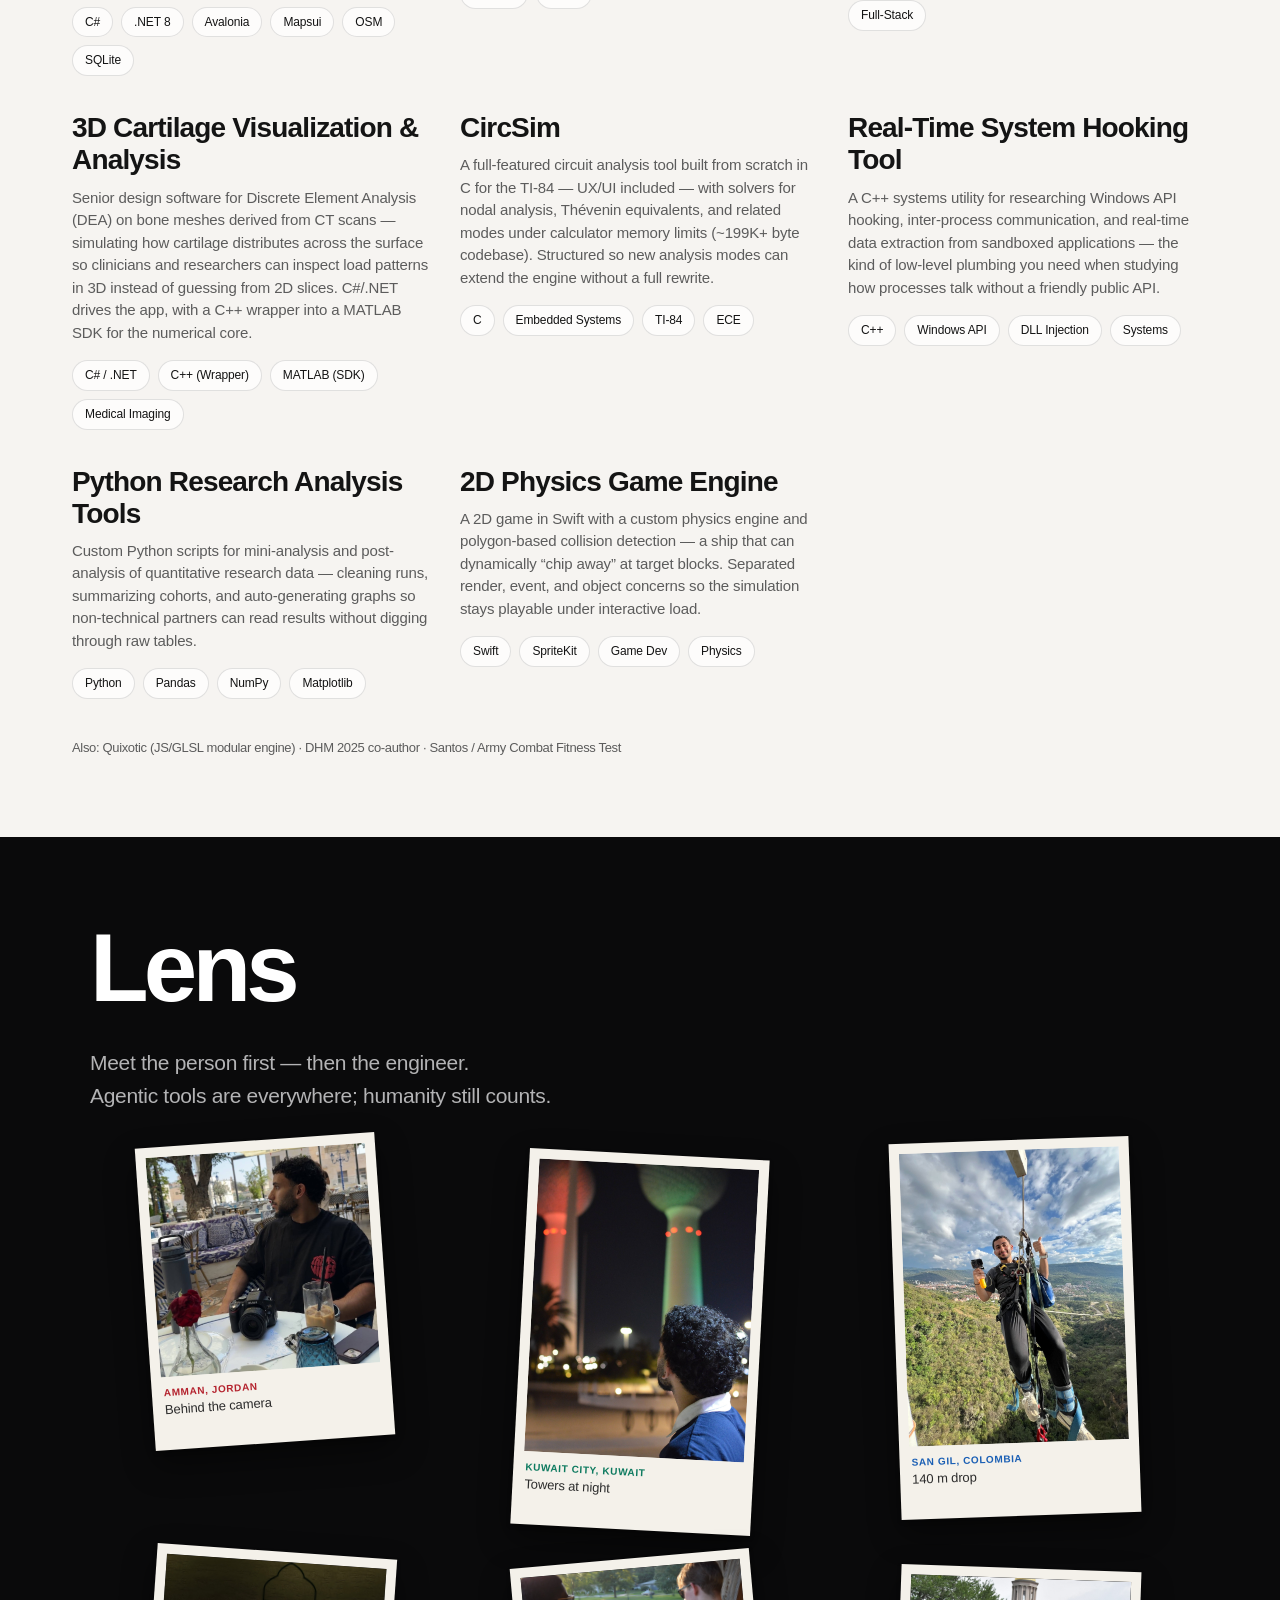
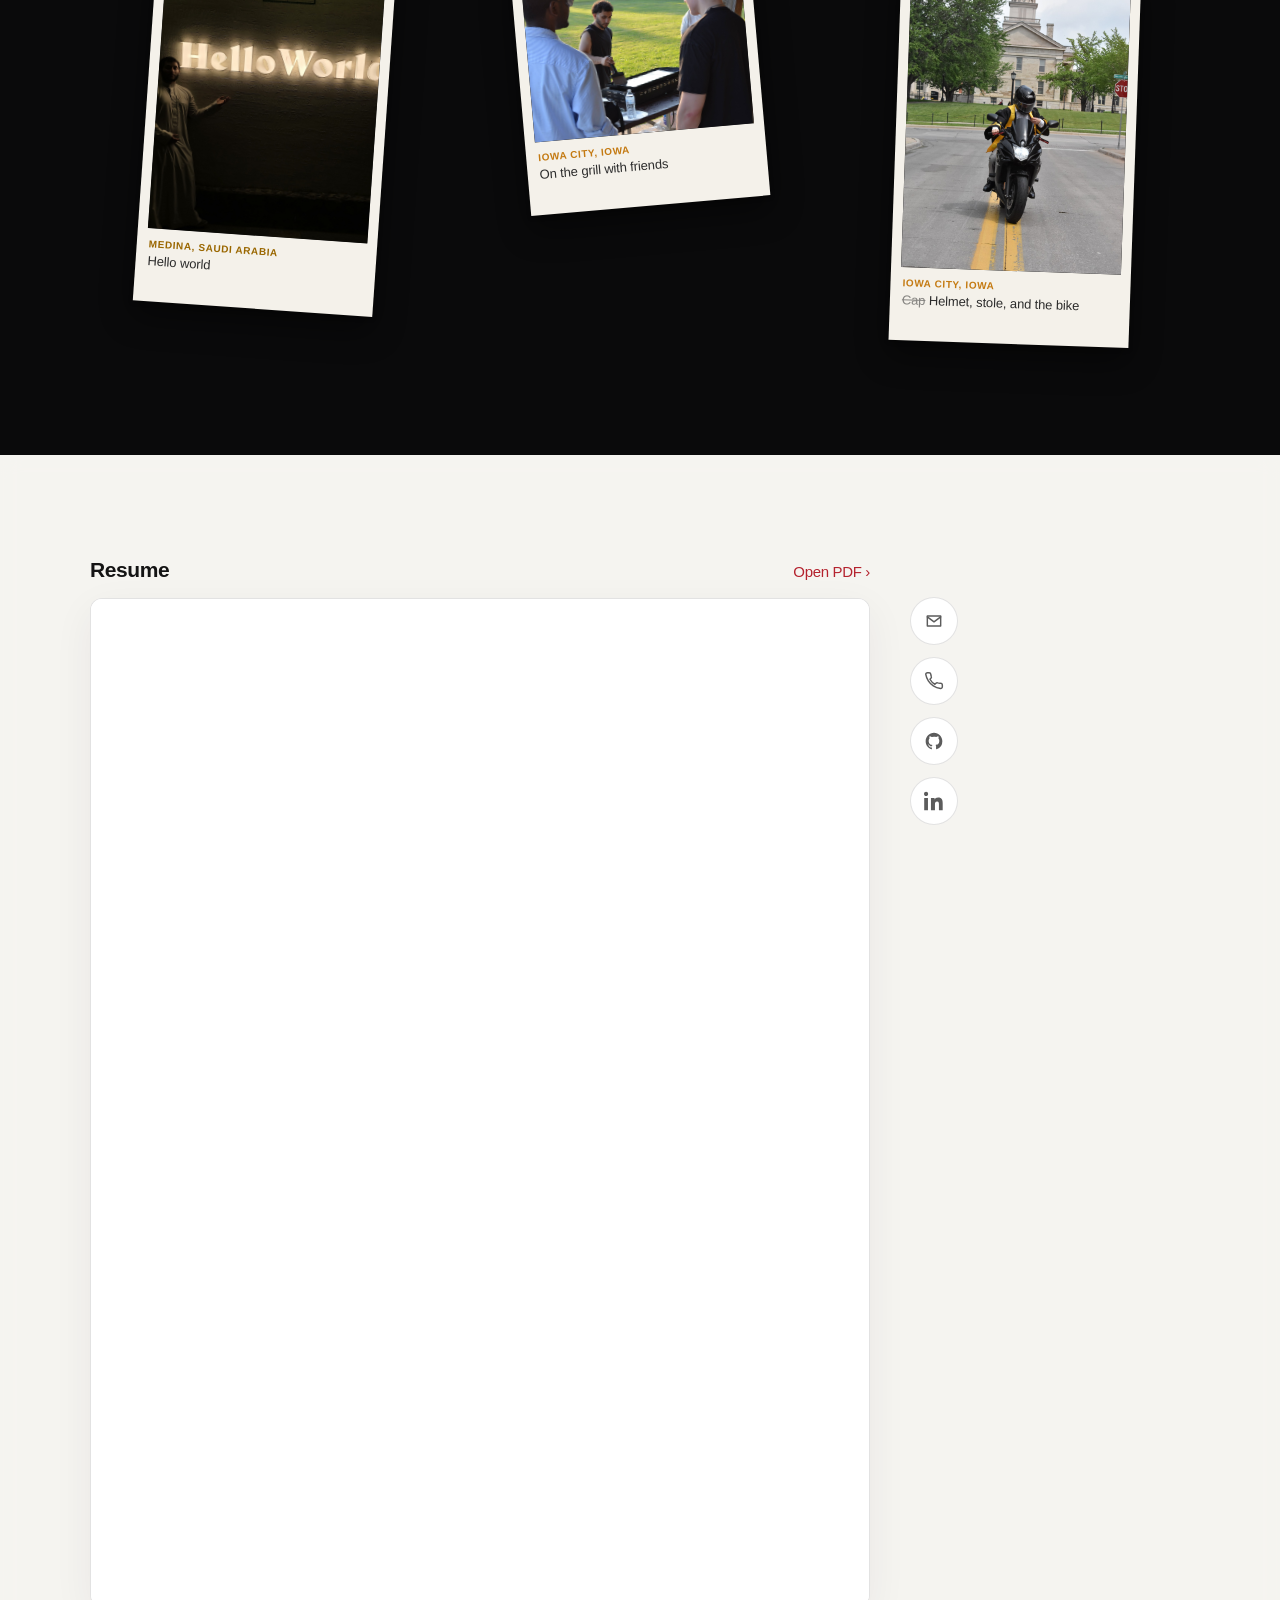
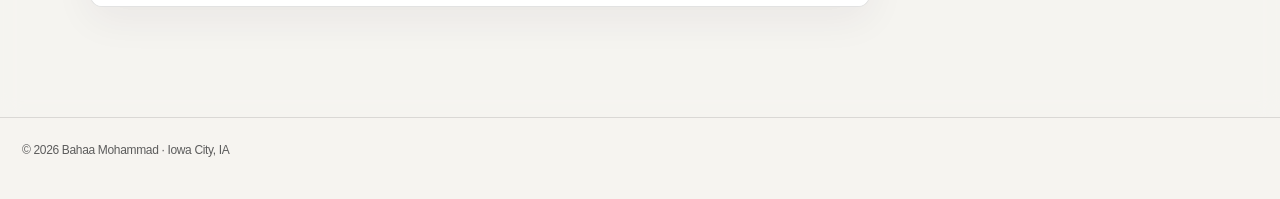
==== commit a4c9f723: "feat: auto-fit project board columns to viewport width Co-authored-by: Cursor <cursoragent@cursor.co" ====
--- a/index.html
+++ b/index.html
@@ -6,7 +6,7 @@
   <meta name="description" content="Bahaa Mohammad — systems & research software. Iowa City." />
   <title>Bahaa Mohammad</title>
   <script>document.documentElement.classList.add("js");</script>
-  <link rel="stylesheet" href="site.css?v=3" />
+  <link rel="stylesheet" href="site.css?v=4" />
   <link rel="preload" as="image" href="assets/hero.jpg" />
 </head>
 <body>
--- a/site.css
+++ b/site.css
@@ -528,7 +528,7 @@
 /* —— Built: project board + tech bubbles —— */
 .builds {
   padding: 90px 22px 80px;
-  max-width: 920px;
+  max-width: 1180px;
   margin: 0 auto;
 }
 
@@ -536,15 +536,17 @@
   list-style: none;
   margin: 0;
   padding: 0;
+  display: grid;
+  /* column count = floor(width / min track); grows/shrinks with viewport */
+  grid-template-columns: repeat(auto-fit, minmax(min(100%, 300px), 1fr));
+  gap: 36px 28px;
+  border-top: 1px solid var(--line);
+  padding-top: 28px;
 }
 
 .project {
-  padding: 32px 0;
-  border-top: 1px solid var(--line);
-}
-
-.project:last-child {
-  border-bottom: 1px solid var(--line);
+  padding: 0;
+  min-width: 0;
 }
 
 .project-top {
@@ -552,13 +554,13 @@
   flex-wrap: wrap;
   align-items: baseline;
   justify-content: space-between;
-  gap: 8px 20px;
-  margin-bottom: 12px;
+  gap: 8px 16px;
+  margin-bottom: 10px;
 }
 
 .project-name {
   margin: 0;
-  font-size: clamp(24px, 3.5vw, 34px);
+  font-size: clamp(20px, 2.4vw, 28px);
   font-weight: 600;
   letter-spacing: -0.03em;
   line-height: 1.15;
@@ -577,9 +579,8 @@
 }
 
 .project-body {
-  margin: 0 0 18px;
-  max-width: 42em;
-  font-size: 16px;
+  margin: 0 0 16px;
+  font-size: 15px;
   line-height: 1.5;
   letter-spacing: -0.01em;
   color: var(--mute);
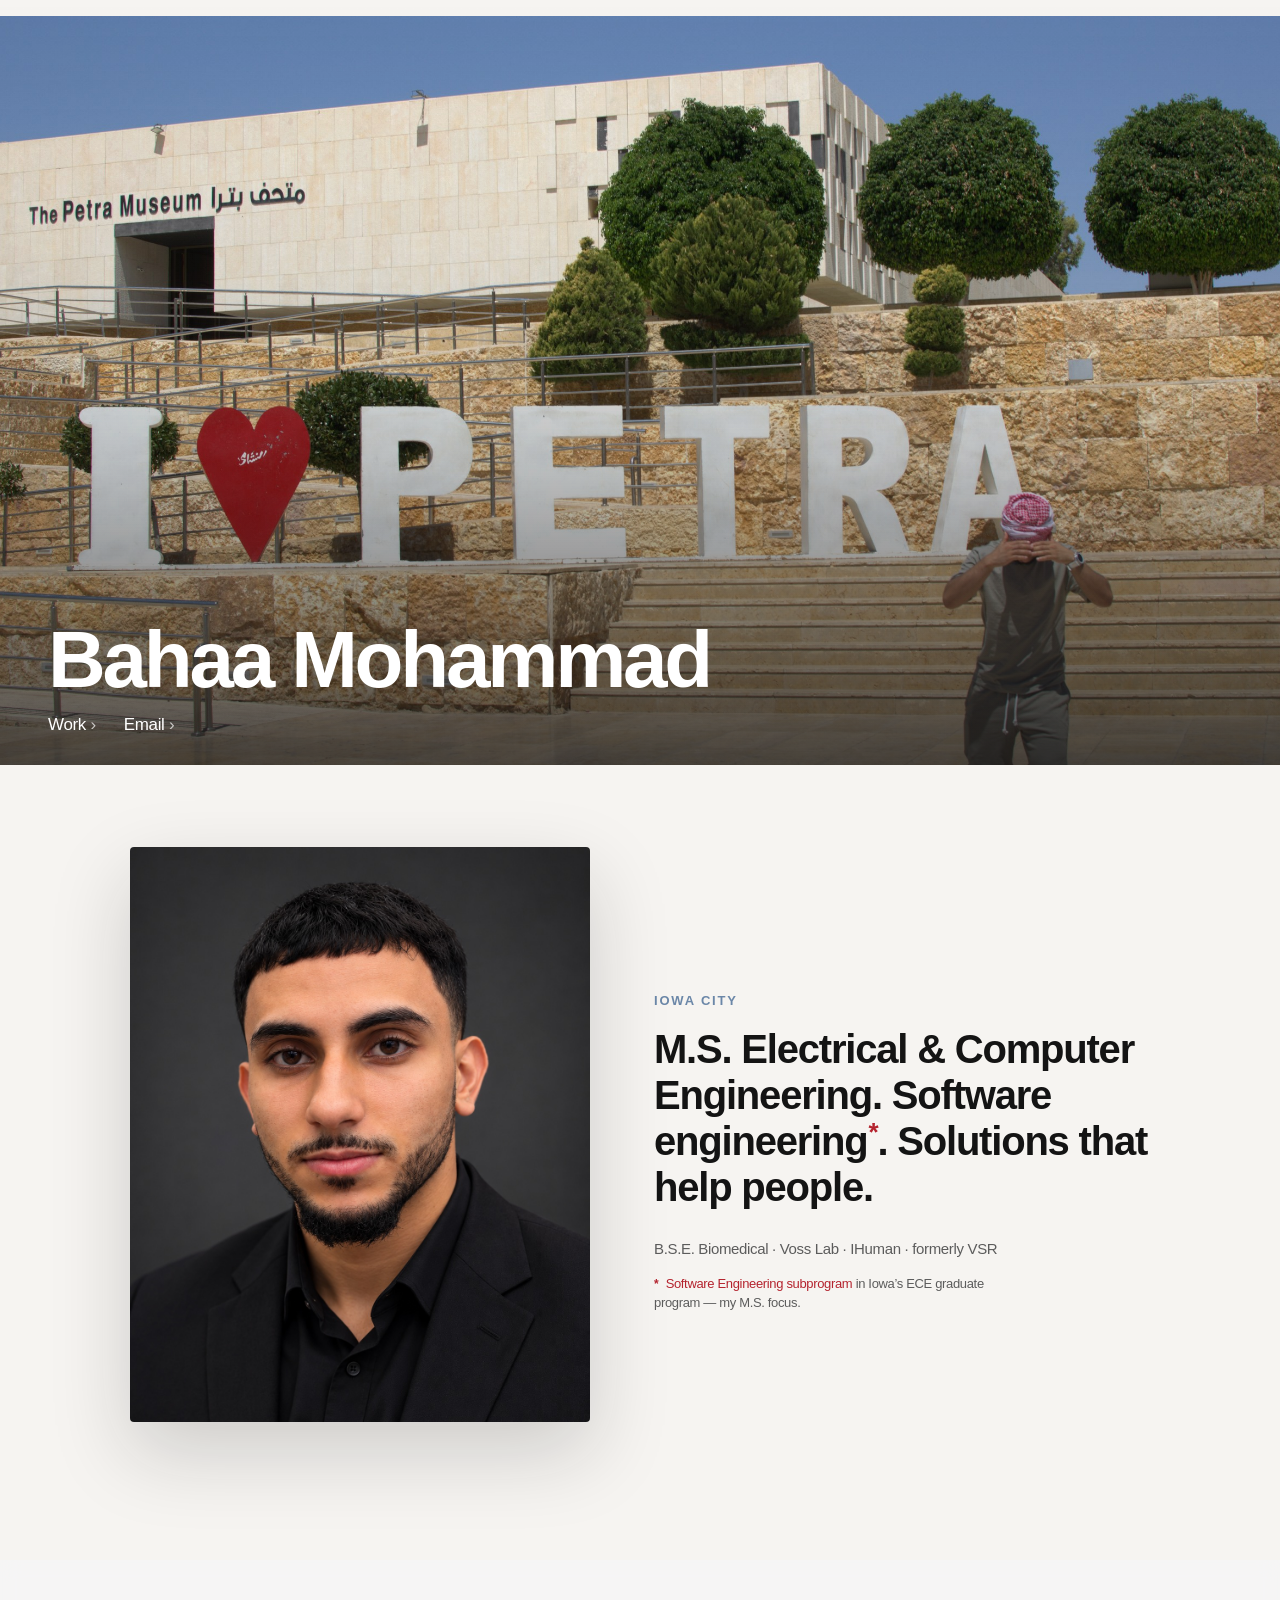
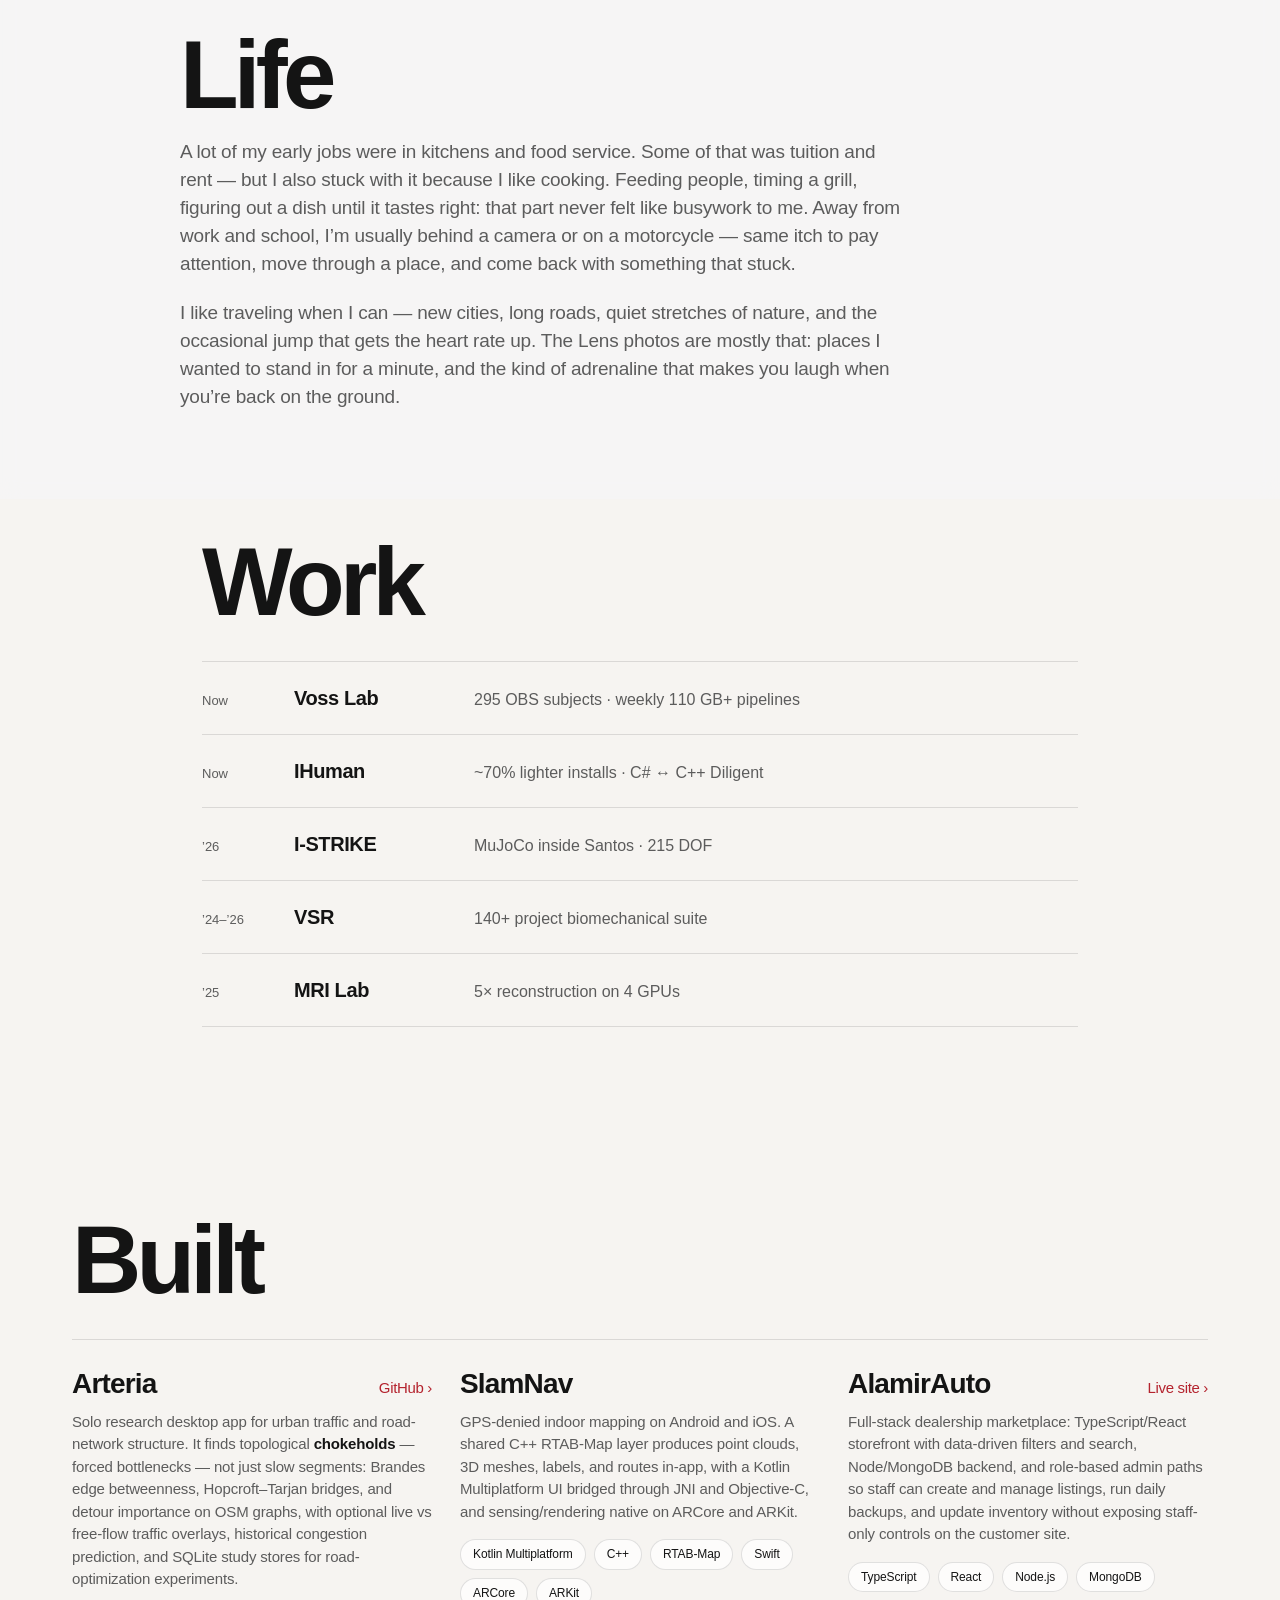
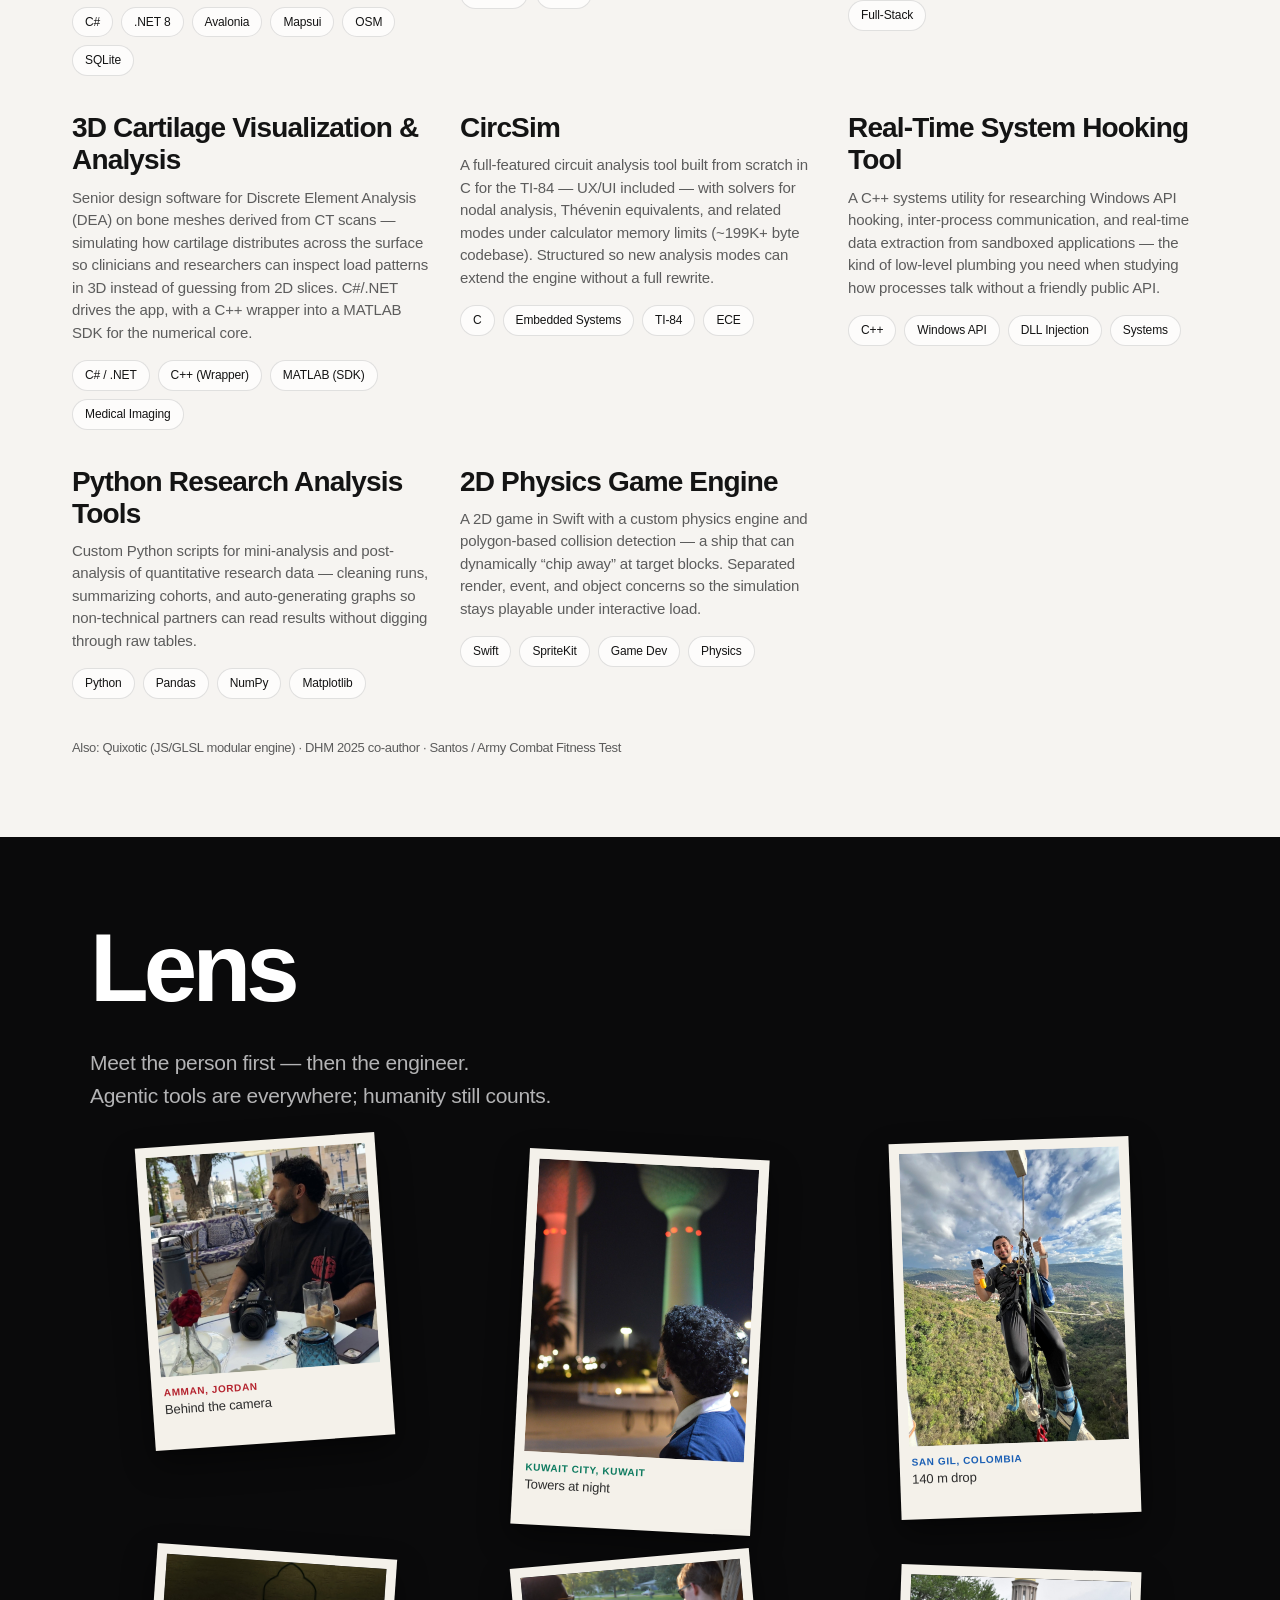
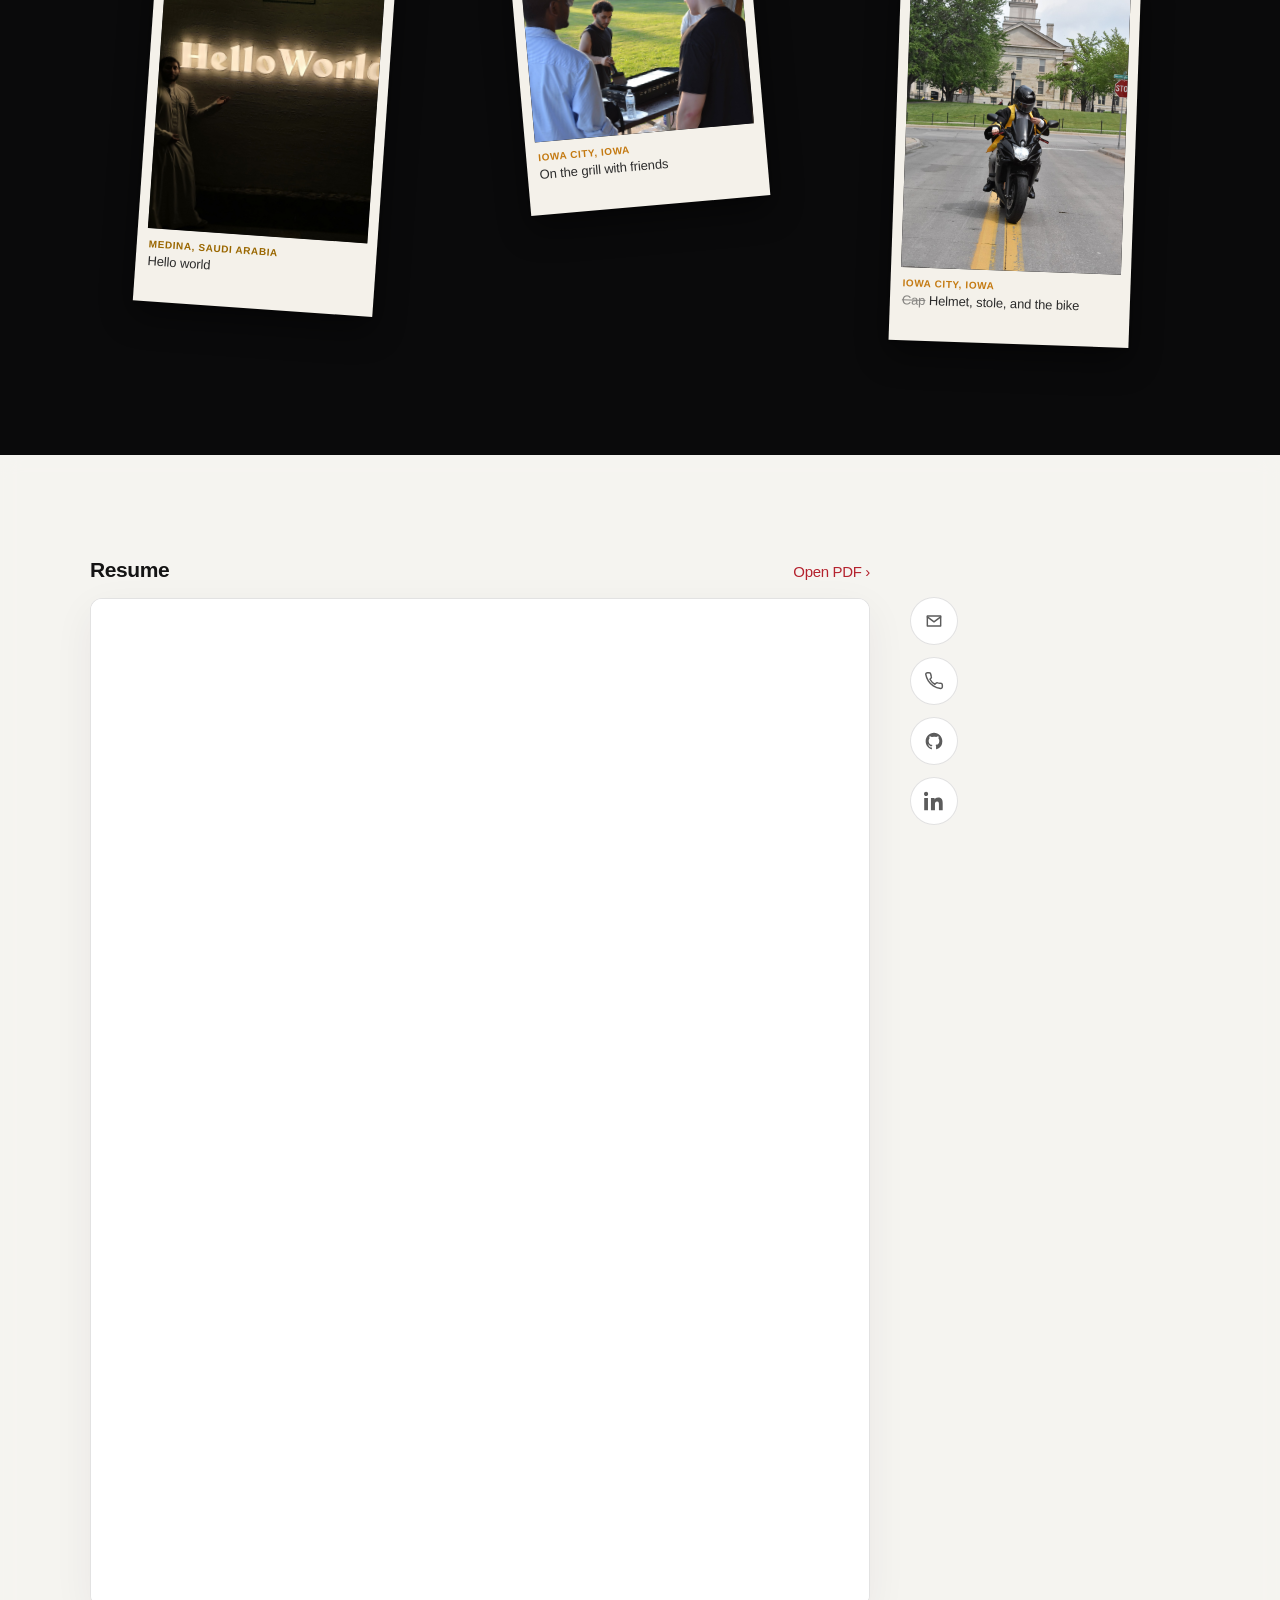
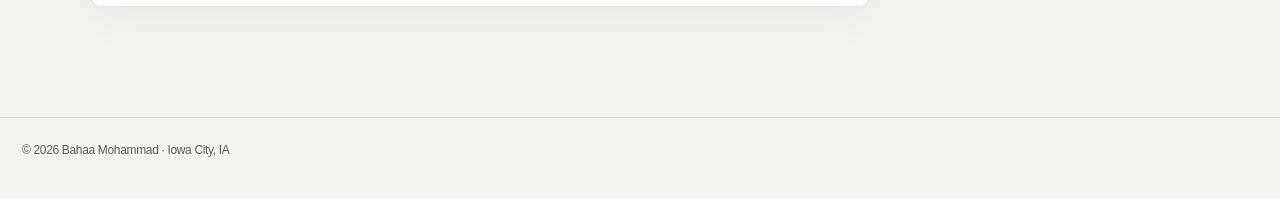
==== commit 650d5b5e: "chore: remove fixed top nav header Co-authored-by: Cursor <cursoragent@cursor.com>" ====
--- a/index.html
+++ b/index.html
@@ -6,22 +6,12 @@
   <meta name="description" content="Bahaa Mohammad — systems & research software. Iowa City." />
   <title>Bahaa Mohammad</title>
   <script>document.documentElement.classList.add("js");</script>
-  <link rel="stylesheet" href="site.css?v=4" />
+  <link rel="stylesheet" href="site.css?v=5" />
   <link rel="preload" as="image" href="assets/hero.jpg" />
 </head>
 <body>
   <a class="skip" href="#main">Skip</a>
   <canvas id="bg-canvas" class="is-hidden" aria-hidden="true"></canvas>
-
-  <header class="nav" id="nav">
-    <a class="nav-mark" href="#top">BM</a>
-    <nav class="nav-links" aria-label="Primary">
-      <a href="#work">Work</a>
-      <a href="#lens">Lens</a>
-      <a href="#contact">Contact</a>
-    </nav>
-    <a class="nav-resume" href="Bahaaaldin_Mohammad_Software_Engineer.pdf" target="_blank" rel="noopener">Resume</a>
-  </header>
 
   <main id="main">
     <section class="hero" id="top" data-scene>
@@ -394,6 +384,6 @@
     <span>© <span id="year"></span> Bahaa Mohammad · Iowa City, IA</span>
   </footer>
 
-  <script src="main.js?v=3" defer></script>
+  <script src="main.js?v=5" defer></script>
 </body>
 </html>
--- a/site.css
+++ b/site.css
@@ -8,7 +8,6 @@
   --rose: #b4232e;
   --rose-soft: #c45a5a;
   --sky: #6b87a8;
-  --nav: 52px;
   --font: "SF Pro Display", "SF Pro Text", -apple-system, BlinkMacSystemFont,
     "Segoe UI", sans-serif;
   --spring: linear(
@@ -98,67 +97,6 @@
   padding: 8px 12px;
 }
 
-/* —— Nav: thin glass, no chrome weight —— */
-.nav {
-  position: fixed;
-  inset: 0 0 auto 0;
-  z-index: 50;
-  height: var(--nav);
-  display: flex;
-  align-items: center;
-  gap: 28px;
-  padding: 0 22px;
-  background: transparent;
-  color: #fff;
-  mix-blend-mode: difference;
-  transition: background 0.4s ease, color 0.4s ease, mix-blend-mode 0.2s;
-}
-
-.nav.is-solid {
-  mix-blend-mode: normal;
-  background: rgba(246, 244, 241, 0.82);
-  backdrop-filter: saturate(160%) blur(16px);
-  -webkit-backdrop-filter: saturate(160%) blur(16px);
-  color: var(--ink);
-  border-bottom: 1px solid var(--line);
-}
-
-.nav-mark {
-  font-weight: 700;
-  font-size: 15px;
-  letter-spacing: 0.04em;
-  text-decoration: none;
-}
-
-.nav-links {
-  display: flex;
-  gap: 20px;
-  margin-left: auto;
-}
-
-.nav-links a,
-.nav-resume {
-  font-size: 13px;
-  text-decoration: none;
-  opacity: 0.9;
-}
-
-.nav-links a:hover,
-.nav-resume:hover {
-  opacity: 1;
-  text-decoration: underline;
-  text-underline-offset: 3px;
-}
-
-.nav-resume {
-  color: var(--rose);
-  font-weight: 500;
-}
-
-.nav.is-solid .nav-resume {
-  color: var(--rose);
-}
-
 /* —— Hero: full width, native ratio, capped so name stays on-screen —— */
 .hero {
   position: relative;
@@ -907,7 +845,7 @@
 @media (min-width: 860px) {
   .bye-links {
     position: sticky;
-    top: calc(var(--nav-h) + 24px);
+    top: 24px;
     padding-top: 42px;
   }
 }
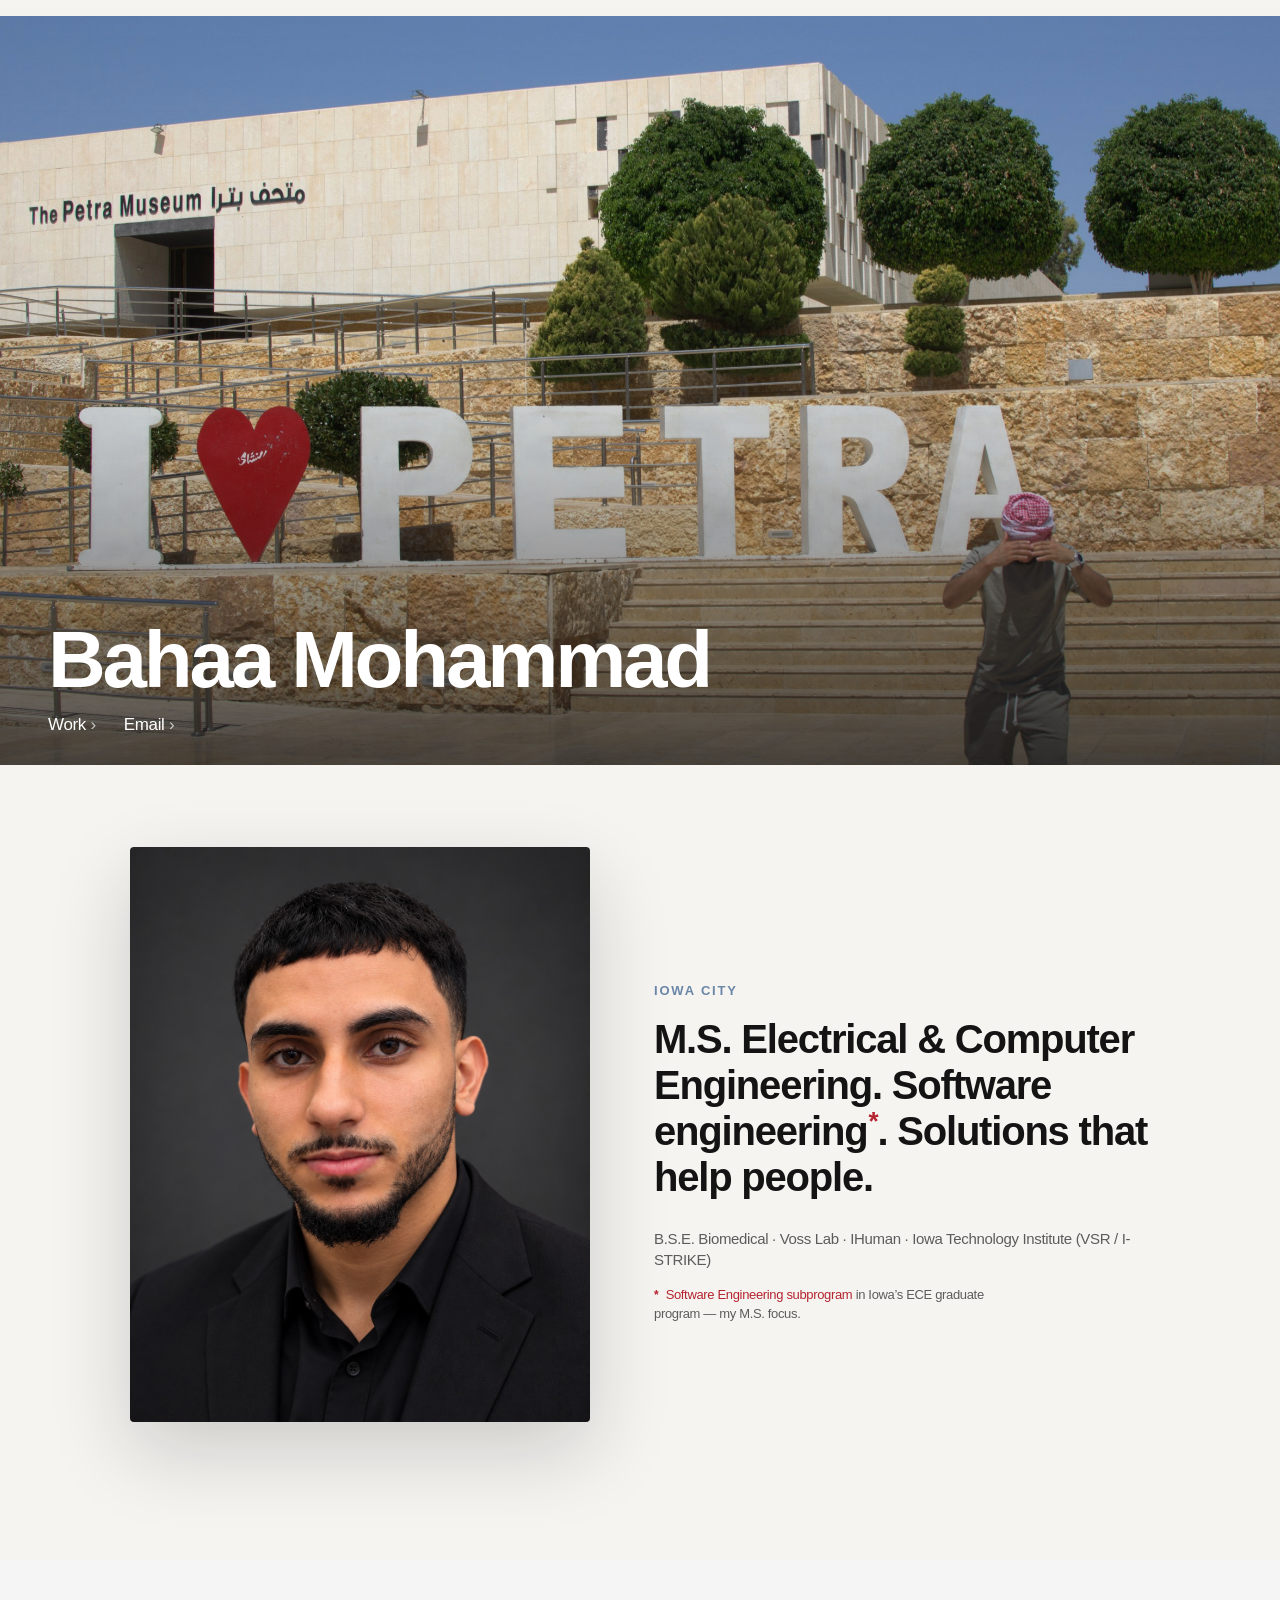
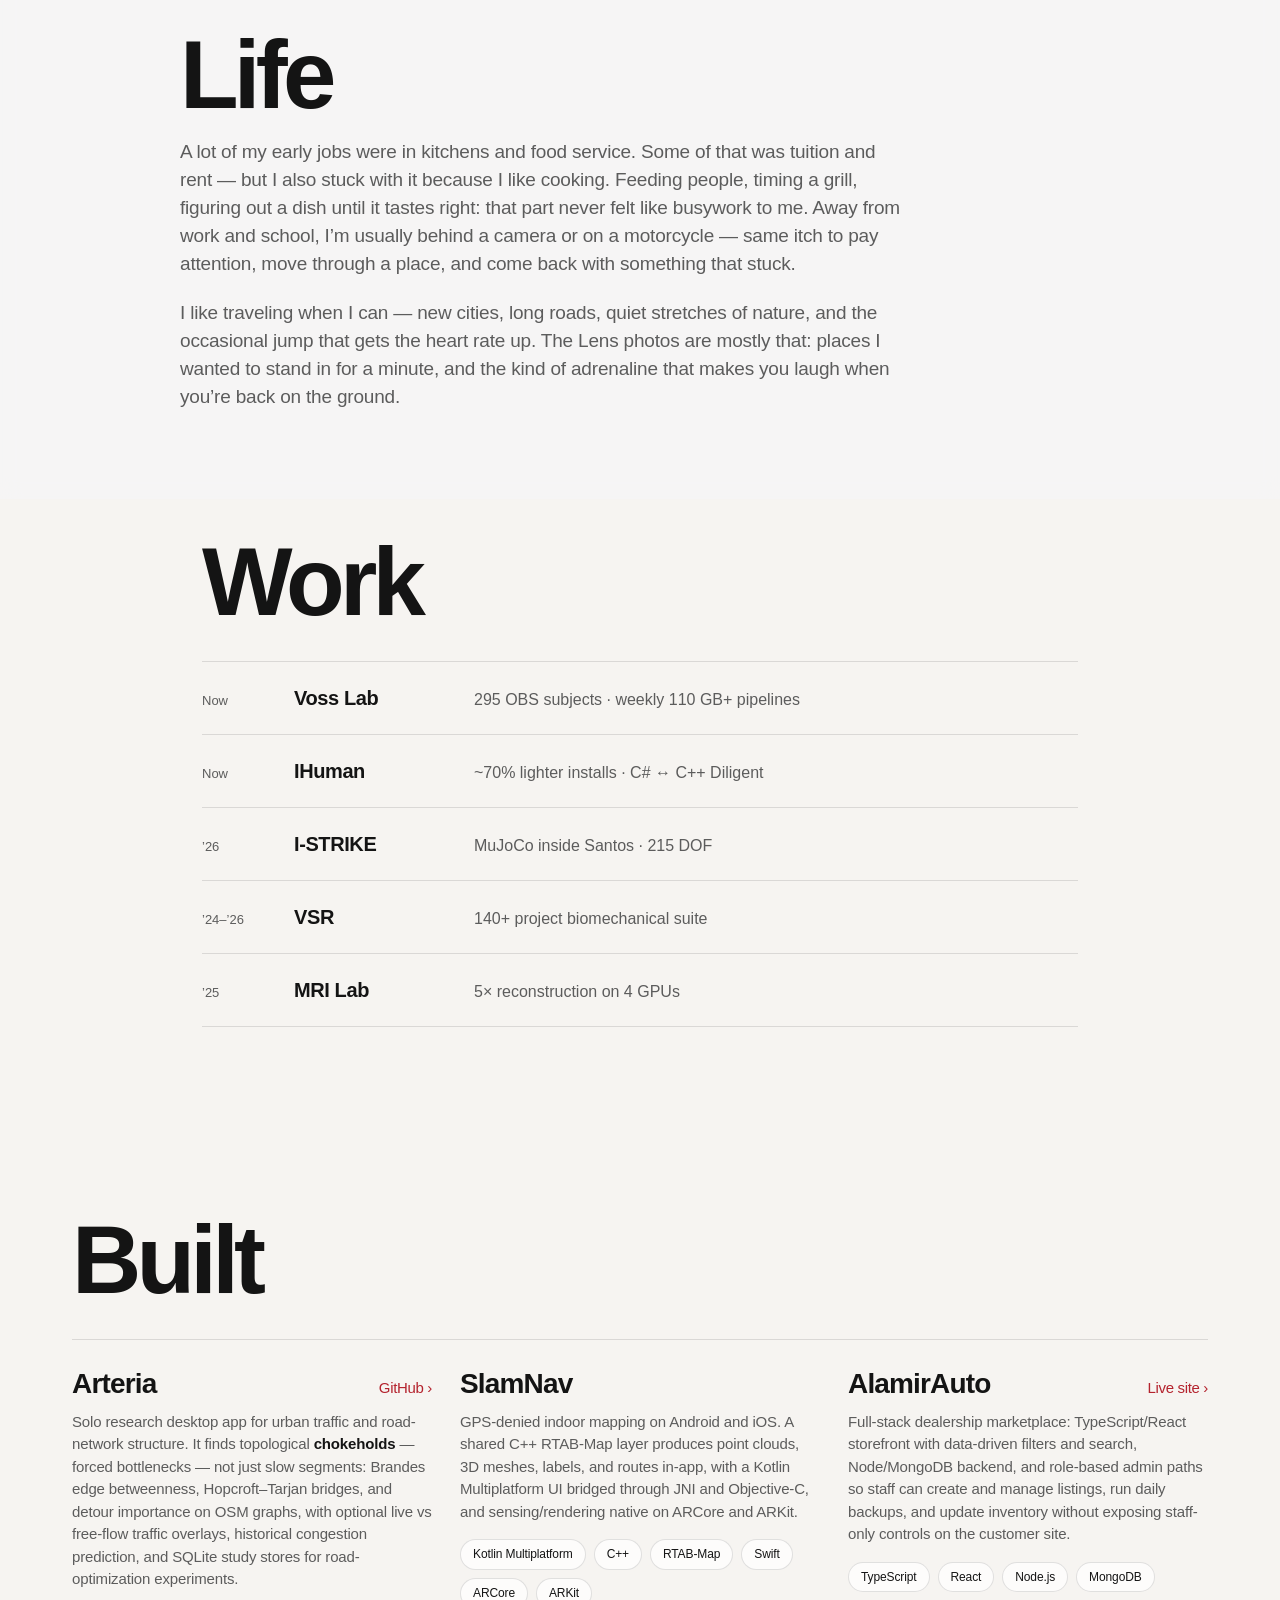
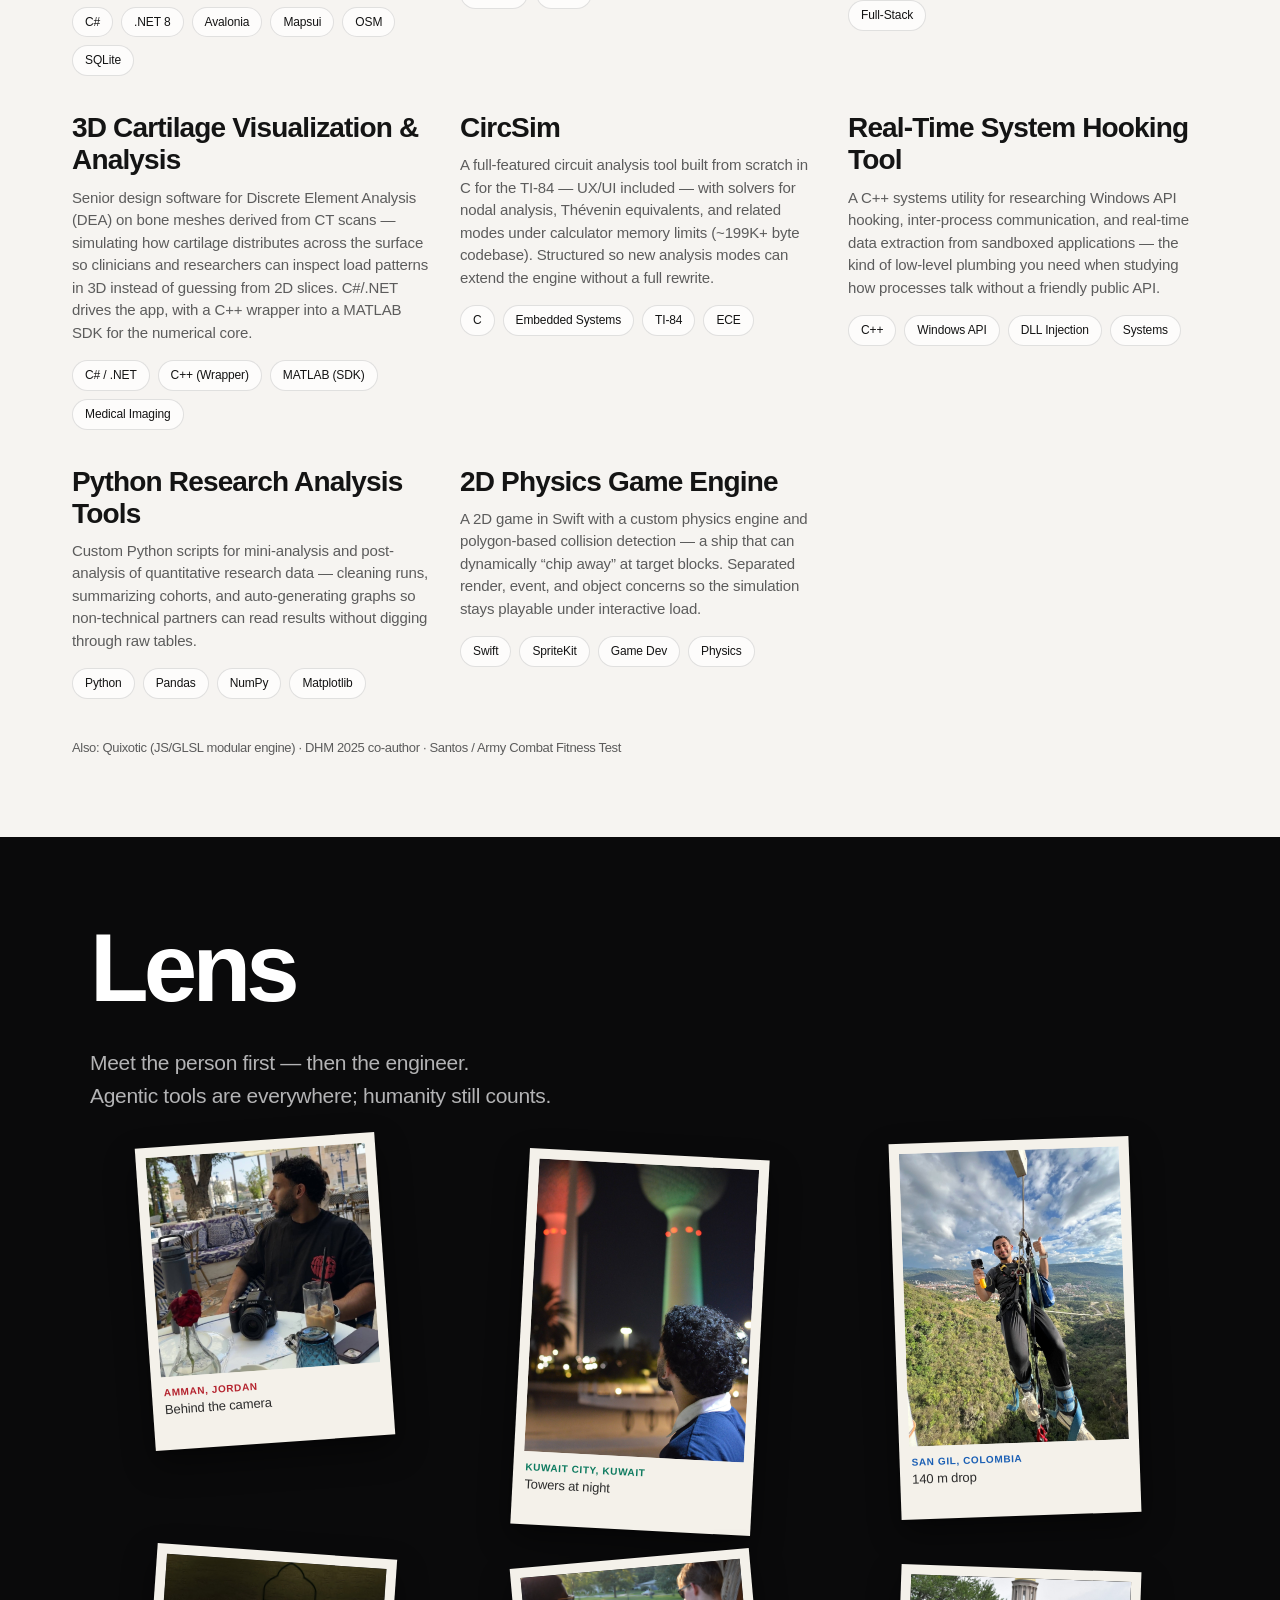
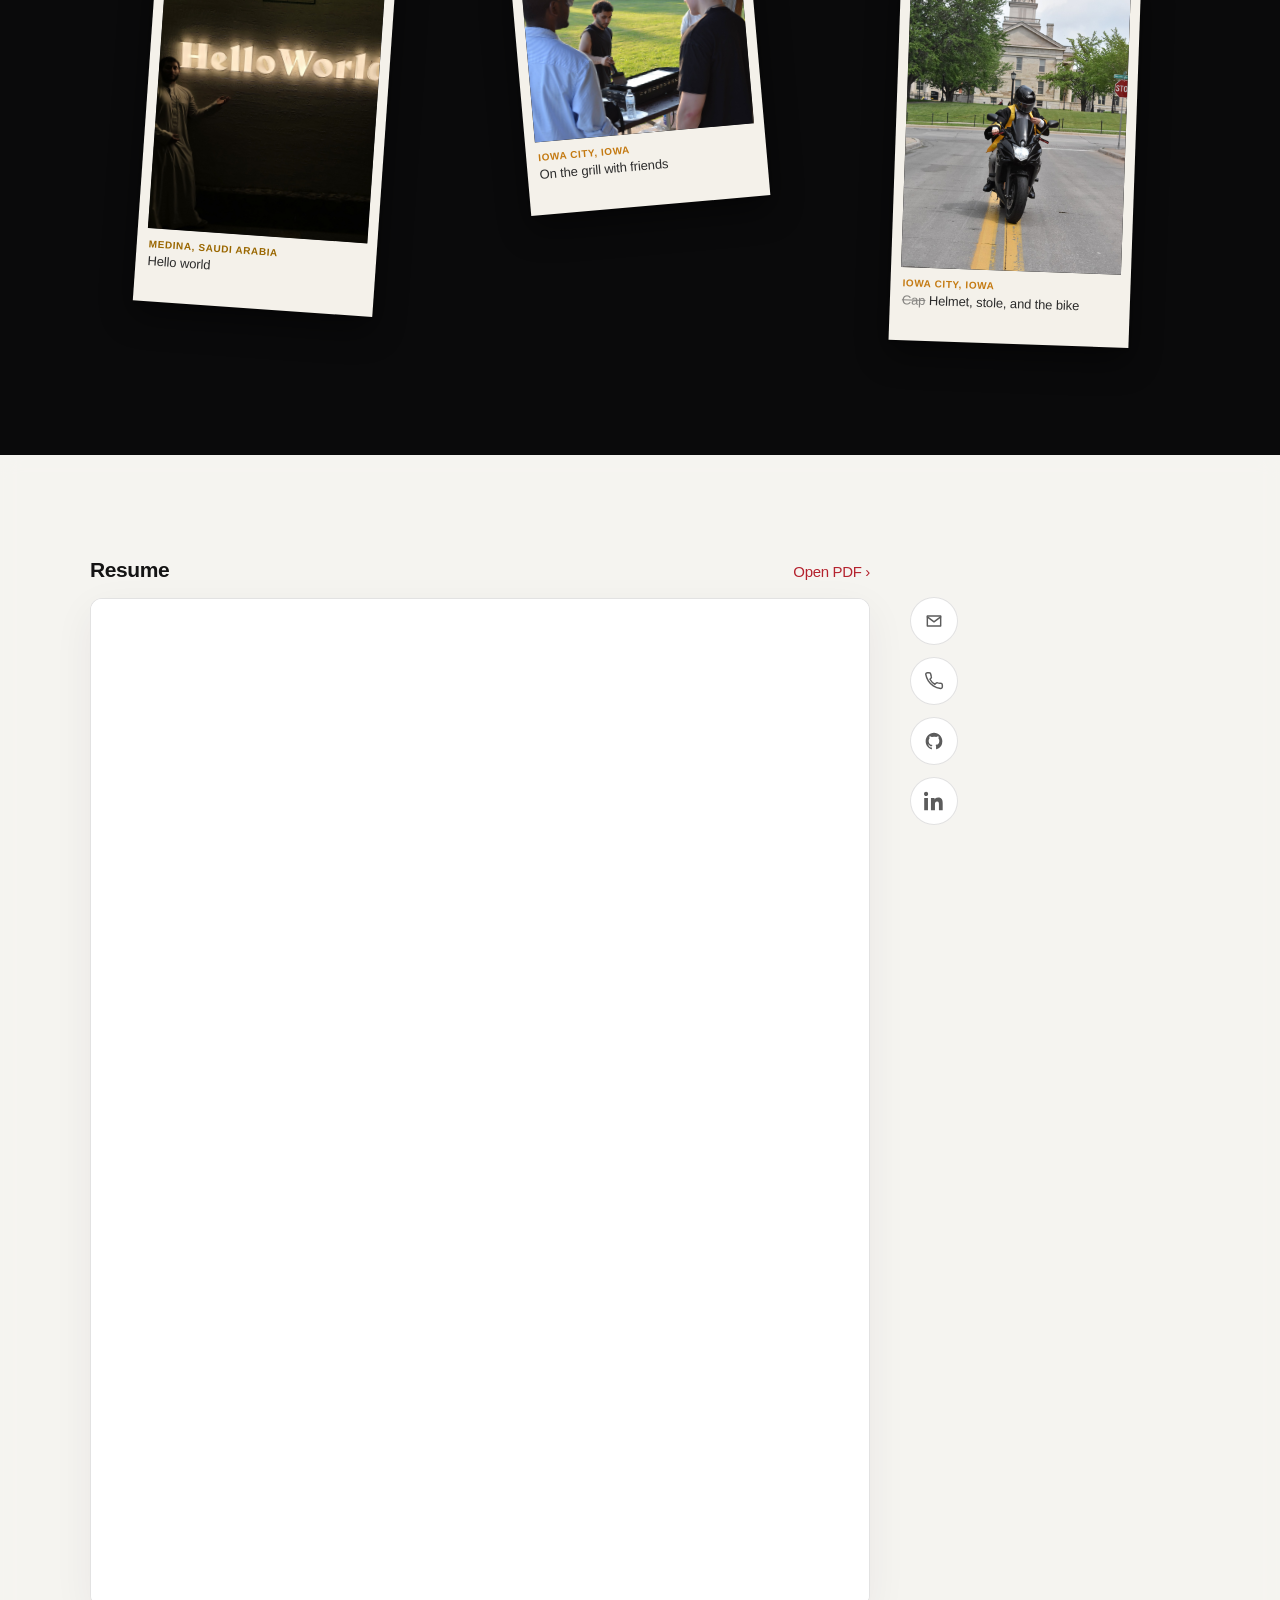
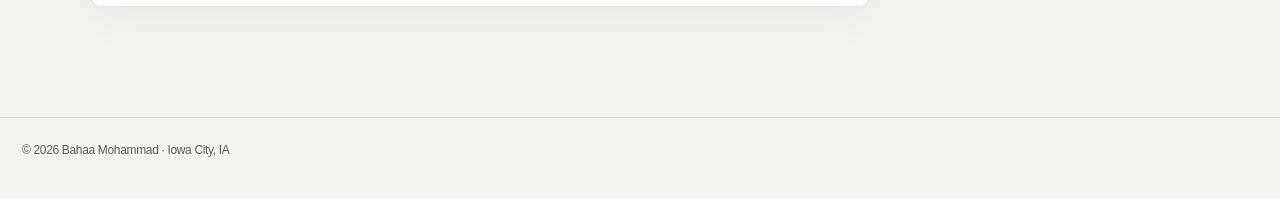
==== commit 3cad0a9a: "Refresh site resume to Kalindi v4 fair handout and sync work labels. Co-authored-by: Cursor <cursora" ====
--- a/index.html
+++ b/index.html
@@ -4,7 +4,11 @@
   <meta charset="UTF-8" />
   <meta name="viewport" content="width=device-width, initial-scale=1.0" />
   <meta name="description" content="Bahaa Mohammad — systems & research software. Iowa City." />
+  <meta name="theme-color" content="#f6f4f1" />
   <title>Bahaa Mohammad</title>
+  <link rel="icon" href="favicon.svg" type="image/svg+xml" />
+  <link rel="icon" href="favicon.ico" sizes="any" />
+  <link rel="apple-touch-icon" href="apple-touch-icon.png" />
   <script>document.documentElement.classList.add("js");</script>
   <link rel="stylesheet" href="site.css?v=5" />
   <link rel="preload" as="image" href="assets/hero.jpg" />
@@ -46,7 +50,7 @@
           M.S. Electrical &amp; Computer Engineering. Software engineering<sup class="meet-star" aria-hidden="true">*</sup>.
           Solutions that help people.
         </p>
-        <p class="meet-aside">B.S.E. Biomedical · Voss Lab · IHuman · formerly VSR</p>
+        <p class="meet-aside">B.S.E. Biomedical · Voss Lab · IHuman · Iowa Technology Institute (VSR / I-STRIKE)</p>
         <p class="meet-note">
           <span class="meet-star" aria-hidden="true">*</span>
           <a href="https://engineering.uiowa.edu/ece/ece-graduate-program-overview/software-engineering-subprogram" target="_blank" rel="noopener">Software Engineering subprogram</a>
@@ -101,7 +105,7 @@
           <div class="rail-detail">
             <p class="rail-role">Systems Engineer · Iowa City · May 2025 – Present</p>
             <ul>
-              <li>Cut install weight ~<strong>70%</strong> across <strong>5</strong> simulation apps with an S3-backed C# release system (merge → rebuild → version/size JSON → S3).</li>
+              <li>Cut install weight ~<strong>70%</strong> across <strong>5</strong> simulation apps with an Oracle S3–backed C# release system (merge → rebuild → version/size JSON → S3).</li>
               <li>Integrated C#/.NET UI with C++ Diligent rendering; <strong>100%</strong> regression pass on the delivery path.</li>
               <li>Cleared cross-platform build, dependency, and runtime defects that blocked shippable releases.</li>
             </ul>
@@ -114,7 +118,7 @@
             <span class="rail-what">MuJoCo inside Santos · 215 DOF</span>
           </button>
           <div class="rail-detail">
-            <p class="rail-role">Research Software Engineer · University of Iowa · Mar 2026 – May 2026</p>
+            <p class="rail-role">Research Software Engineer · Iowa Technology Institute (I-STRIKE) · Mar 2026 – May 2026</p>
             <ul>
               <li>Embedded a MuJoCo physics loop in Santos’s <strong>215</strong>-DOF engine via legacy C#/C++ interop.</li>
               <li>Fixed zero-mass bodies, frame mismatches, and anchors that blocked MuJoCo load/render.</li>
@@ -129,7 +133,7 @@
             <span class="rail-what">140+ project biomechanical suite</span>
           </button>
           <div class="rail-detail">
-            <p class="rail-role">Software Engineer · Virtual Soldier Research · Apr 2024 – Mar 2026</p>
+            <p class="rail-role">Software Engineer · Iowa Technology Institute (VSR / Santos DHM) · Apr 2024 – Mar 2026</p>
             <ul>
               <li>Maintained a <strong>140+</strong> project C++/C#/.NET/Fortran biomechanical simulation suite.</li>
               <li>Owned GitLab CI and Santos kinematics-to-graphics pipelines across the multi-language stack.</li>
